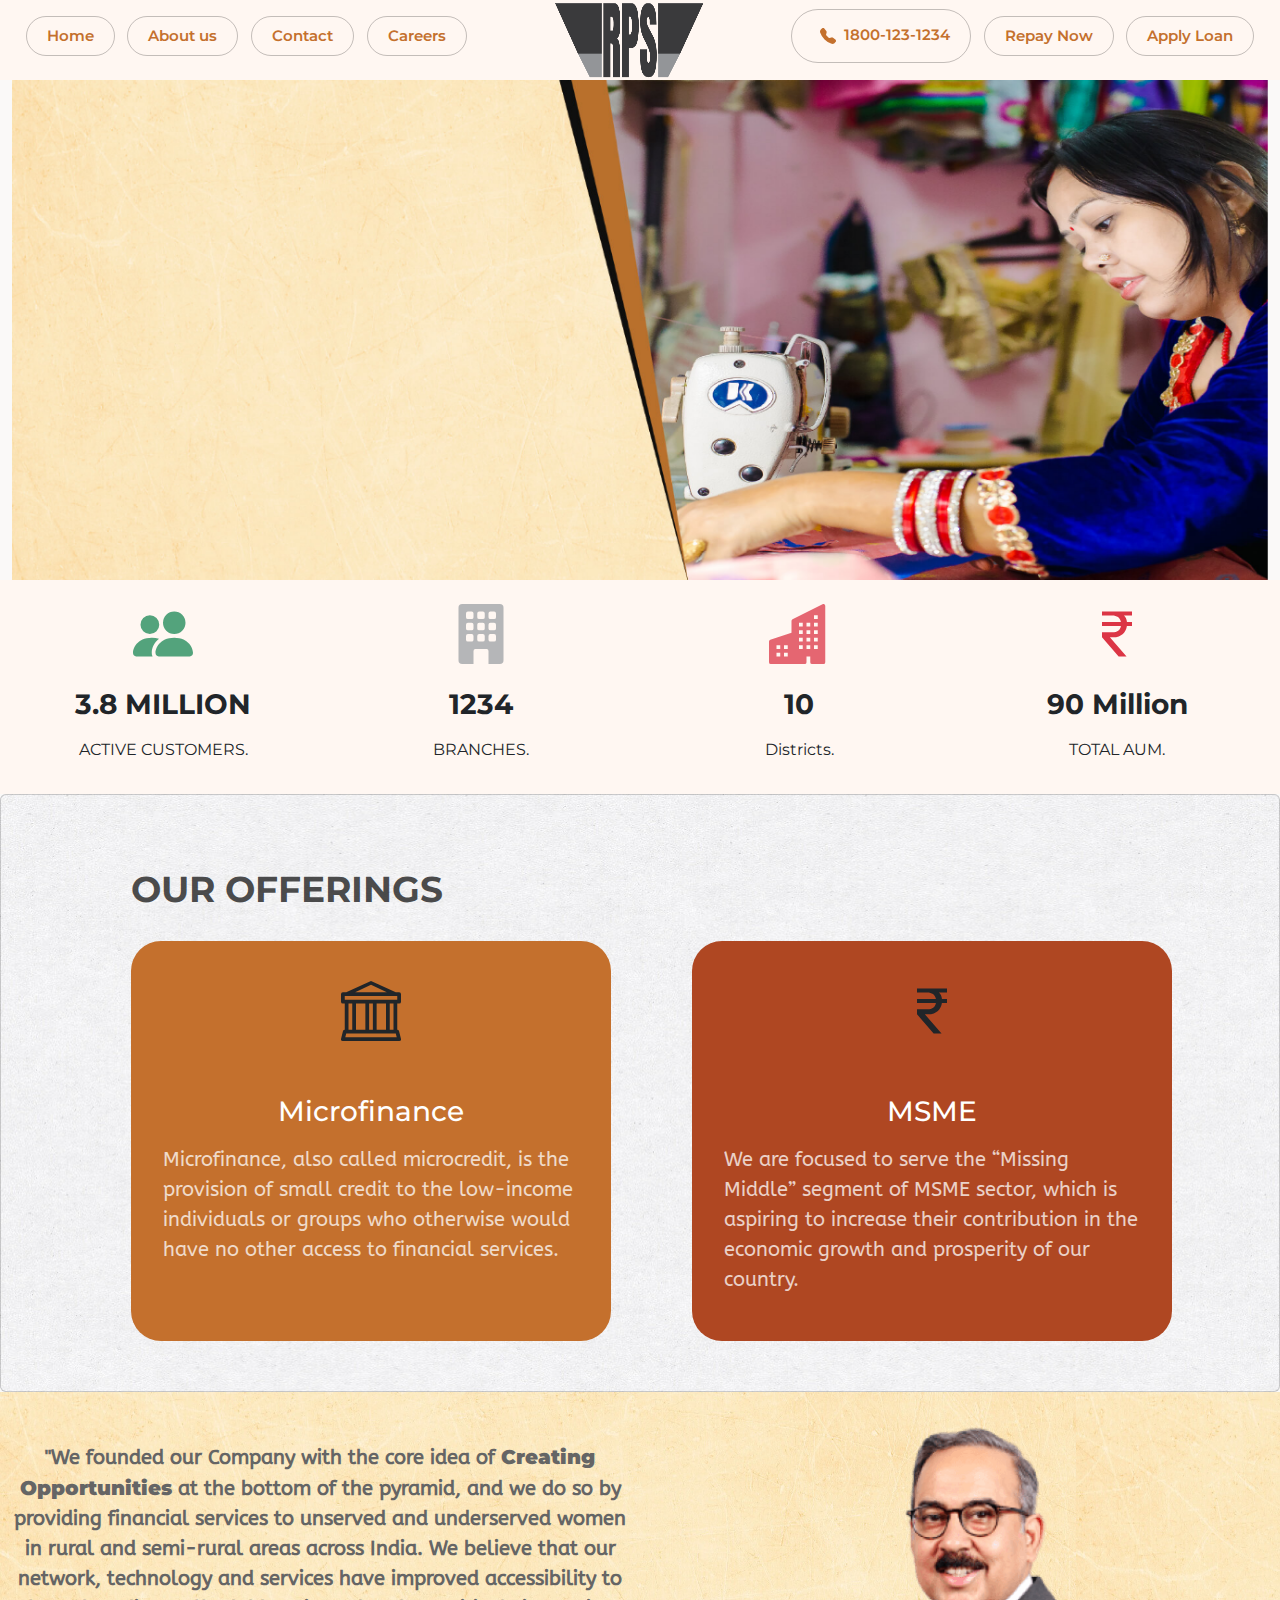
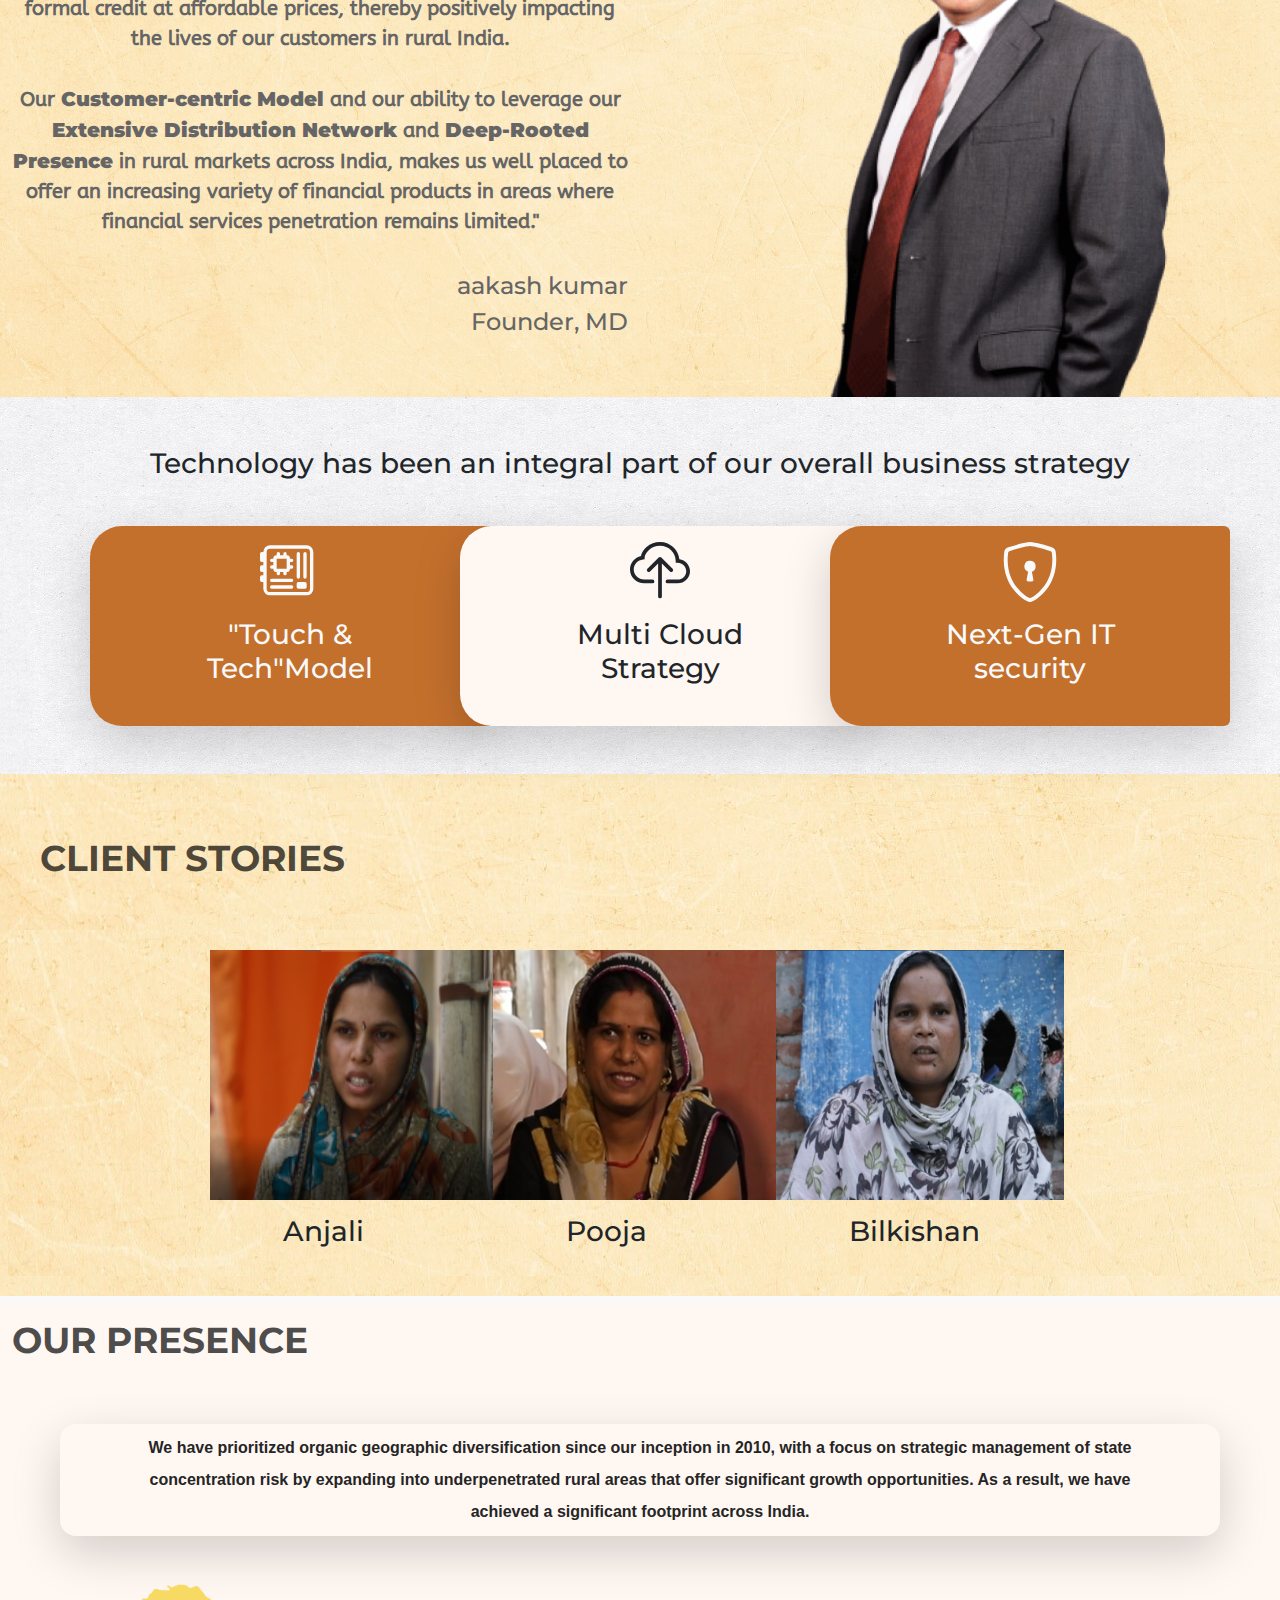
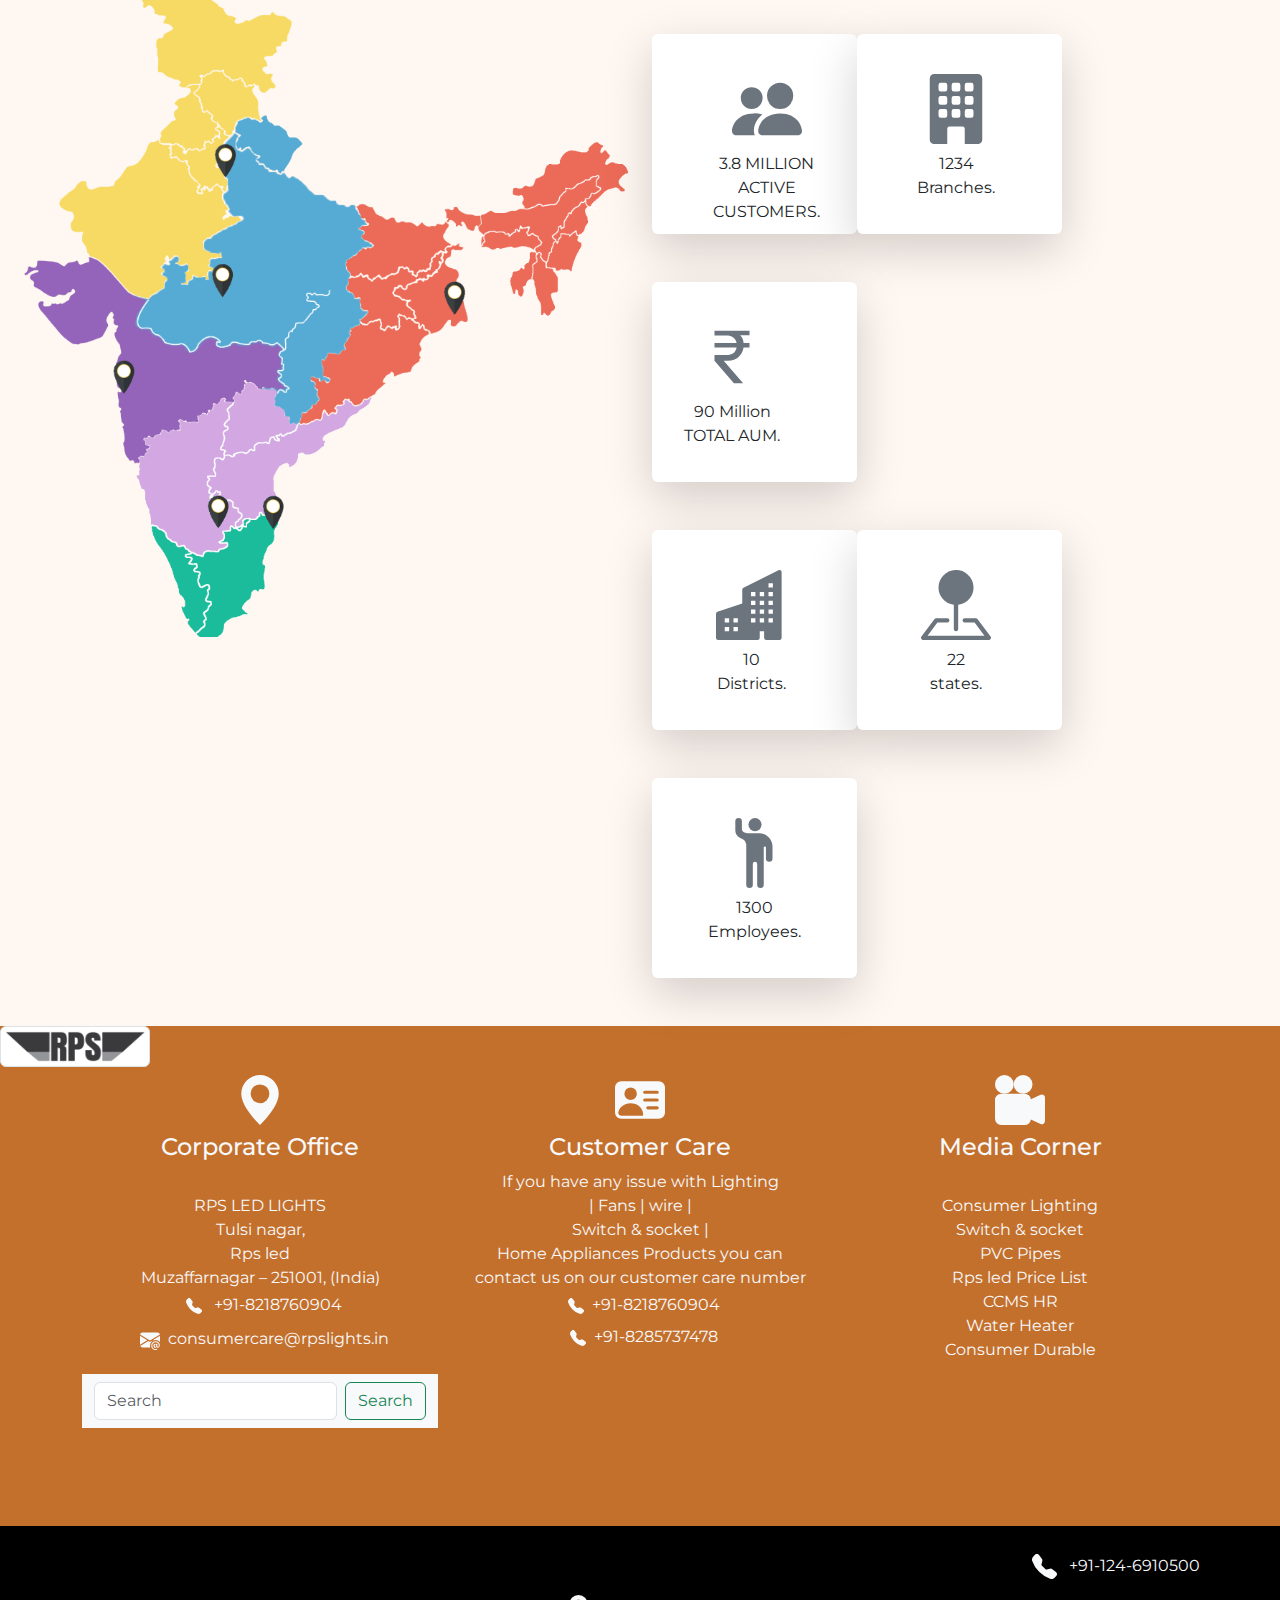
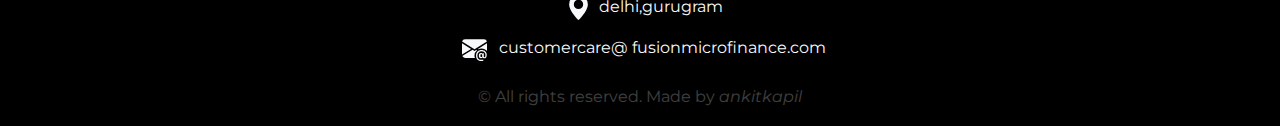
==== index.html @ 05934a01 "changes" ====
<!doctype html>
<html lang="en">

<head>
  <meta charset="utf-8">
  <meta name="viewport" content="width=device-width, initial-scale=1">
  <title>finance</title>
  <link href="https://cdn.jsdelivr.net/npm/bootstrap@5.3.3/dist/css/bootstrap.min.css" rel="stylesheet"
    integrity="sha384-QWTKZyjpPEjISv5WaRU9OFeRpok6YctnYmDr5pNlyT2bRjXh0JMhjY6hW+ALEwIH" crossorigin="anonymous">
  <link rel="stylesheet" href="/css/style.css">
  <link rel="preconnect" href="https://fonts.googleapis.com">
  <link rel="preconnect" href="https://fonts.gstatic.com" crossorigin>
  <link href="https://fonts.googleapis.com/css2?family=Montserrat:ital,wght@0,100..900;1,100..900&display=swap"
    rel="stylesheet">
  <link rel="preconnect" href="https://fonts.googleapis.com">
  <link rel="preconnect" href="https://fonts.gstatic.com" crossorigin>
  <link
    href="https://fonts.googleapis.com/css2?family=ABeeZee:ital@0;1&family=Montserrat:ital,wght@0,100..900;1,100..900&display=swap"
    rel="stylesheet">

</head>

<body>
  <div id="main">

    <div id="page1">
      <nav>
        <div id="nav-part2">
          <h4><a href="#">Home</a></h4>
          <h4><a href="#">About us</a></h4>
          <h4><a href="#">Contact</a></h4>
          <h4><a href="#">Careers</a></h4>
        </div>

        <img src="img/RPS-Logo-2-Gray-L-1.png" height="80px" width="150px">

        <div id="nav-part2">
          <h4><a href="#"><svg xmlns="http://www.w3.org/2000/svg" width="16" height="16" fill="currentColor"
                class="bi bi-telephone-fill" viewBox="0 0 16 16">
                <path fill-rule="evenodd"
                  d="M1.885.511a1.745 1.745 0 0 1 2.61.163L6.29 2.98c.329.423.445.974.315 1.494l-.547 2.19a.68.68 0 0 0 .178.643l2.457 2.457a.68.68 0 0 0 .644.178l2.189-.547a1.75 1.75 0 0 1 1.494.315l2.306 1.794c.829.645.905 1.87.163 2.611l-1.034 1.034c-.74.74-1.846 1.065-2.877.702a18.6 18.6 0 0 1-7.01-4.42 18.6 18.6 0 0 1-4.42-7.009c-.362-1.03-.037-2.137.703-2.877z" />
              </svg>1800-123-1234</a></h4>
          <h4><a href="#">Repay Now</a></h4>
          <h4><a href="#">Apply Loan</a></h4>
        </div>

      </nav>
    </div>
  </div>
  <div class="container-fluid">
    <div id="carouselExampleSlidesOnly" class="carousel slide " data-bs-ride="carousel">
      <div class="carousel-inner">
        <div class="carousel-item active">
          <img src="img/home-page-1-01.jpg" class="d-block" height="500px" width="100%">
        </div>
        <div class="carousel-item">
          <img src="img/home-page-2-01.jpg" class="d-block " height="500px" width="100%">

        </div>

      </div>
    </div>
  </div>
  <div class="container-fluid  p-3 ok">
    <div class="row">
      <div class="col-lg-3 col-md-12 text-center ok ">
        <div class=" text-success text-opacity-75">
          <svg xmlns="http://www.w3.org/2000/svg" width="60" height="60" fill="currentColor" class="bi bi-people-fill"
            viewBox="0 0 16 16">
            <path
              d="M7 14s-1 0-1-1 1-4 5-4 5 3 5 4-1 1-1 1zm4-6a3 3 0 1 0 0-6 3 3 0 0 0 0 6m-5.784 6A2.24 2.24 0 0 1 5 13c0-1.355.68-2.75 1.936-3.72A6.3 6.3 0 0 0 5 9c-4 0-5 3-5 4s1 1 1 1zM4.5 8a2.5 2.5 0 1 0 0-5 2.5 2.5 0 0 0 0 5" />
          </svg>
        </div>
        <p class="text-center text-opacity-50">
        <h3><b>3.8 MILLION</b></h3>ACTIVE CUSTOMERS.</p>
      </div>
      <div class="col-lg-3  col-md-12 text-center ok">
        <div class="text-secondary text-opacity-50">
          <svg xmlns="http://www.w3.org/2000/svg" width="60" height="60" fill="currentColor" class="bi bi-building-fill"
            viewBox="0 0 16 16">
            <path
              d="M3 0a1 1 0 0 0-1 1v14a1 1 0 0 0 1 1h3v-3.5a.5.5 0 0 1 .5-.5h3a.5.5 0 0 1 .5.5V16h3a1 1 0 0 0 1-1V1a1 1 0 0 0-1-1zm1 2.5a.5.5 0 0 1 .5-.5h1a.5.5 0 0 1 .5.5v1a.5.5 0 0 1-.5.5h-1a.5.5 0 0 1-.5-.5zm3 0a.5.5 0 0 1 .5-.5h1a.5.5 0 0 1 .5.5v1a.5.5 0 0 1-.5.5h-1a.5.5 0 0 1-.5-.5zm3.5-.5h1a.5.5 0 0 1 .5.5v1a.5.5 0 0 1-.5.5h-1a.5.5 0 0 1-.5-.5v-1a.5.5 0 0 1 .5-.5M4 5.5a.5.5 0 0 1 .5-.5h1a.5.5 0 0 1 .5.5v1a.5.5 0 0 1-.5.5h-1a.5.5 0 0 1-.5-.5zM7.5 5h1a.5.5 0 0 1 .5.5v1a.5.5 0 0 1-.5.5h-1a.5.5 0 0 1-.5-.5v-1a.5.5 0 0 1 .5-.5m2.5.5a.5.5 0 0 1 .5-.5h1a.5.5 0 0 1 .5.5v1a.5.5 0 0 1-.5.5h-1a.5.5 0 0 1-.5-.5zM4.5 8h1a.5.5 0 0 1 .5.5v1a.5.5 0 0 1-.5.5h-1a.5.5 0 0 1-.5-.5v-1a.5.5 0 0 1 .5-.5m2.5.5a.5.5 0 0 1 .5-.5h1a.5.5 0 0 1 .5.5v1a.5.5 0 0 1-.5.5h-1a.5.5 0 0 1-.5-.5zm3.5-.5h1a.5.5 0 0 1 .5.5v1a.5.5 0 0 1-.5.5h-1a.5.5 0 0 1-.5-.5v-1a.5.5 0 0 1 .5-.5" />
          </svg>
        </div>
        <p class="text-center">
        <h3><b>1234</b></h3>BRANCHES.</p>
      </div>
      <div class="col-lg-3 col-md-12 text-center ok">
        <div class="text-danger text-opacity-75">
          <svg xmlns="http://www.w3.org/2000/svg" width="60" height="60" fill="currentColor"
            class="bi bi-buildings-fill" viewBox="0 0 16 16">
            <path
              d="M15 .5a.5.5 0 0 0-.724-.447l-8 4A.5.5 0 0 0 6 4.5v3.14L.342 9.526A.5.5 0 0 0 0 10v5.5a.5.5 0 0 0 .5.5h9a.5.5 0 0 0 .5-.5V14h1v1.5a.5.5 0 0 0 .5.5h3a.5.5 0 0 0 .5-.5zM2 11h1v1H2zm2 0h1v1H4zm-1 2v1H2v-1zm1 0h1v1H4zm9-10v1h-1V3zM8 5h1v1H8zm1 2v1H8V7zM8 9h1v1H8zm2 0h1v1h-1zm-1 2v1H8v-1zm1 0h1v1h-1zm3-2v1h-1V9zm-1 2h1v1h-1zm-2-4h1v1h-1zm3 0v1h-1V7zm-2-2v1h-1V5zm1 0h1v1h-1z" />
          </svg>
        </div>
        <p class="text-center">
        <h3><b>10</b></h3>Districts.</p>
      </div>
      <div class="col-lg-3  col-md-12 text-center ok">
        <div class="text-danger text-opacity-100">
          <svg xmlns="http://www.w3.org/2000/svg" width="60" height="60" fill="currentColor"
            class="bi bi-currency-rupee" viewBox="0 0 16 16">
            <path
              d="M4 3.06h2.726c1.22 0 2.12.575 2.325 1.724H4v1.051h5.051C8.855 7.001 8 7.558 6.788 7.558H4v1.317L8.437 14h2.11L6.095 8.884h.855c2.316-.018 3.465-1.476 3.688-3.049H12V4.784h-1.345c-.08-.778-.357-1.335-.793-1.732H12V2H4z" />
          </svg>
        </div>
        <p class="text-center">
        <h3><b>90 Million</b></h3> TOTAL AUM.</p>
      </div>
    </div>
  </div>
  <div class="container-fluid card card-background">
    <div class="elementor-widget-container">

      <h2>Our Offerings</h2>
    </div>
    <div class="row">
      <div class="col-lg-6 col-md-12">
        <div class="card-body"
          style="width:30rem; height: 25rem; background-color: #C4702D; border-radius: 30px 30px 30px 30px;">
          <div class="card-body">
            <div class="svg text-center ">
              <svg xmlns="http://www.w3.org/2000/svg" width="60" height="60" fill="currentColor" class="bi bi-bank"
                viewBox="0 0 16 16">
                <path
                  d="m8 0 6.61 3h.89a.5.5 0 0 1 .5.5v2a.5.5 0 0 1-.5.5H15v7a.5.5 0 0 1 .485.38l.5 2a.498.498 0 0 1-.485.62H.5a.498.498 0 0 1-.485-.62l.5-2A.5.5 0 0 1 1 13V6H.5a.5.5 0 0 1-.5-.5v-2A.5.5 0 0 1 .5 3h.89zM3.777 3h8.447L8 1zM2 6v7h1V6zm2 0v7h2.5V6zm3.5 0v7h1V6zm2 0v7H12V6zM13 6v7h1V6zm2-1V4H1v1zm-.39 9H1.39l-.25 1h13.72z" />
              </svg>
            </div>
            <p class="card-body ">
            <h3 class="elementskit-info-box-title text-center opacity-100">Microfinance</h3>
            </p>
            <p class="opacity-75">Microfinance, also called microcredit, is the provision of small
              credit to the low-income individuals
              or groups who otherwise would have no other access to financial services.</p>
          </div>
        </div>
      </div>
      <div class="col-lg-6 col-md-12 ">
        <div class="card-body"
          style="width:30rem; height: 25rem; background-color:#AF4722; border-radius: 30px 30px 30px 30px;">
          <div class="card-body">
            <div class="svg text-center">
              <svg xmlns="http://www.w3.org/2000/svg" width="60" height="60" fill="currentColor"
                class="bi bi-currency-rupee " viewBox="0 0 16 16">
                <path
                  d="M4 3.06h2.726c1.22 0 2.12.575 2.325 1.724H4v1.051h5.051C8.855 7.001 8 7.558 6.788 7.558H4v1.317L8.437 14h2.11L6.095 8.884h.855c2.316-.018 3.465-1.476 3.688-3.049H12V4.784h-1.345c-.08-.778-.357-1.335-.793-1.732H12V2H4z" />
              </svg>
            </div>
            <p class="card-body">
            <h3 class="elementskit-info-box-title text-center opacity-100">MSME</h3>
            </p>
            <p class="opacity-75">We are focused to serve the “Missing Middle” segment of MSME sector, which is aspiring
              to increase their
              contribution in the economic growth and prosperity of our country. </p>
          </div>
        </div>
      </div>
    </div>
  </div>
  <div class="container-fluid MD-speech">
    <div class="row">
      <div class="col-lg-6 col-md-12 text-speech">
        <p class="fw-bolder lh-base fs-5 Md-speech">
          "We founded our Company with the core idea of <b>Creating Opportunities</b> at the bottom of the pyramid,
          and
          we do so by providing financial services to unserved and underserved women in rural and semi-rural areas
          across India. We believe that our network, technology and services have improved accessibility to formal
          credit at affordable prices, thereby positively impacting the lives of our customers in rural India.
          <br><br>
          Our <b>Customer-centric Model</b> and our ability to leverage our <b>Extensive Distribution Network</b> and
          <b>Deep-Rooted Presence</b> in rural markets across India,&nbsp;makes us well placed to offer an increasing
          variety of financial products in areas where financial services penetration remains limited."

        </p>
        <strong class="name">
          <h4> aakash kumar</h4>
        </strong>
        <span class="name">
          <h4> Founder, MD </h4>
        </span>
      </div>
      <div class="col-lg-6 col-md-12 boy text  ">
        <img src="img/h1.png" height="600px" width="600px" class="rounded float-end img-fluid">
      </div>

    </div>
  </div>

  <div class="container-fluid ">
    <div class="row card-background">
      <h3 class="st ">Technology has been an integral part of our overall business strategy</h3>
      <div class="story-block ">

        <div
          class="col-lg-3 col-md-12 story shadow-lg p-2 mb-5  rounded-start rounded-start-5 ms-5 text-center text-light">
          <svg xmlns="http://www.w3.org/2000/svg" width="60" height="60" fill="currentColor" class="bi bi-motherboard"
            viewBox="0 0 18 16">
            <path
              d="M11.5 2a.5.5 0 0 1 .5.5v7a.5.5 0 0 1-1 0v-7a.5.5 0 0 1 .5-.5m2 0a.5.5 0 0 1 .5.5v7a.5.5 0 0 1-1 0v-7a.5.5 0 0 1 .5-.5m-10 8a.5.5 0 0 0 0 1h6a.5.5 0 0 0 0-1zm0 2a.5.5 0 0 0 0 1h6a.5.5 0 0 0 0-1zM5 3a1 1 0 0 0-1 1h-.5a.5.5 0 0 0 0 1H4v1h-.5a.5.5 0 0 0 0 1H4a1 1 0 0 0 1 1v.5a.5.5 0 0 0 1 0V8h1v.5a.5.5 0 0 0 1 0V8a1 1 0 0 0 1-1h.5a.5.5 0 0 0 0-1H9V5h.5a.5.5 0 0 0 0-1H9a1 1 0 0 0-1-1v-.5a.5.5 0 0 0-1 0V3H6v-.5a.5.5 0 0 0-1 0zm0 1h3v3H5zm6.5 7a.5.5 0 0 0-.5.5v1a.5.5 0 0 0 .5.5h2a.5.5 0 0 0 .5-.5v-1a.5.5 0 0 0-.5-.5z" />
            <path
              d="M1 2a2 2 0 0 1 2-2h11a2 2 0 0 1 2 2v11a2 2 0 0 1-2 2H3a2 2 0 0 1-2-2v-2H.5a.5.5 0 0 1-.5-.5v-1A.5.5 0 0 1 .5 9H1V8H.5a.5.5 0 0 1-.5-.5v-1A.5.5 0 0 1 .5 6H1V5H.5a.5.5 0 0 1-.5-.5v-2A.5.5 0 0 1 .5 2zm1 11a1 1 0 0 0 1 1h11a1 1 0 0 0 1-1V2a1 1 0 0 0-1-1H3a1 1 0 0 0-1 1z" />
          </svg>
          <h3>"Touch &<br> Tech"Model</h3>
        </div>
        <div class="col-lg-3 col-md-12 story story2   shadow-lg p-2 mb-5  rounded rounded-start-5 text-center"><svg
            xmlns="http://www.w3.org/2000/svg" width="60" height="60" fill="currentColor" class="bi bi-cloud-upload"
            viewBox="0 0 16 16">
            <path fill-rule="evenodd"
              d="M4.406 1.342A5.53 5.53 0 0 1 8 0c2.69 0 4.923 2 5.166 4.579C14.758 4.804 16 6.137 16 7.773 16 9.569 14.502 11 12.687 11H10a.5.5 0 0 1 0-1h2.688C13.979 10 15 8.988 15 7.773c0-1.216-1.02-2.228-2.313-2.228h-.5v-.5C12.188 2.825 10.328 1 8 1a4.53 4.53 0 0 0-2.941 1.1c-.757.652-1.153 1.438-1.153 2.055v.448l-.445.049C2.064 4.805 1 5.952 1 7.318 1 8.785 2.23 10 3.781 10H6a.5.5 0 0 1 0 1H3.781C1.708 11 0 9.366 0 7.318c0-1.763 1.266-3.223 2.942-3.593.143-.863.698-1.723 1.464-2.383" />
            <path fill-rule="evenodd"
              d="M7.646 4.146a.5.5 0 0 1 .708 0l3 3a.5.5 0 0 1-.708.708L8.5 5.707V14.5a.5.5 0 0 1-1 0V5.707L5.354 7.854a.5.5 0 1 1-.708-.708z" />
          </svg>
          <h3>Multi Cloud<br> Strategy</h3>
        </div>
        <div class="col-lg-3 col-md-12 story shadow-lg p-2 mb-5  rounded rounded-start-5 text-center text-light">
          <svg xmlns="http://www.w3.org/2000/svg" width="60" height="60" fill="currentColor" class="bi bi-shield-lock"
            viewBox="0 0 16 16">
            <path
              d="M5.338 1.59a61 61 0 0 0-2.837.856.48.48 0 0 0-.328.39c-.554 4.157.726 7.19 2.253 9.188a10.7 10.7 0 0 0 2.287 2.233c.346.244.652.42.893.533q.18.085.293.118a1 1 0 0 0 .101.025 1 1 0 0 0 .1-.025q.114-.034.294-.118c.24-.113.547-.29.893-.533a10.7 10.7 0 0 0 2.287-2.233c1.527-1.997 2.807-5.031 2.253-9.188a.48.48 0 0 0-.328-.39c-.651-.213-1.75-.56-2.837-.855C9.552 1.29 8.531 1.067 8 1.067c-.53 0-1.552.223-2.662.524zM5.072.56C6.157.265 7.31 0 8 0s1.843.265 2.928.56c1.11.3 2.229.655 2.887.87a1.54 1.54 0 0 1 1.044 1.262c.596 4.477-.787 7.795-2.465 9.99a11.8 11.8 0 0 1-2.517 2.453 7 7 0 0 1-1.048.625c-.28.132-.581.24-.829.24s-.548-.108-.829-.24a7 7 0 0 1-1.048-.625 11.8 11.8 0 0 1-2.517-2.453C1.928 10.487.545 7.169 1.141 2.692A1.54 1.54 0 0 1 2.185 1.43 63 63 0 0 1 5.072.56" />
            <path
              d="M9.5 6.5a1.5 1.5 0 0 1-1 1.415l.385 1.99a.5.5 0 0 1-.491.595h-.788a.5.5 0 0 1-.49-.595l.384-1.99a1.5 1.5 0 1 1 2-1.415" />
          </svg>
          <h3>Next-Gen IT <br>security</h3>
        </div>
      </div>
    </div>
  </div>
  <div class="container-fluid video">
    <h2 class="video" >Client stories</h2>
    <div class="row card-video">
      
        <div class="col-4 ">
          <div class="card2" style="width: 18rem;">
            <img src="/img/image001-1-pckgrderqsnzlhct8wnc8i2udvygbp3k7z8f7qs3q4.png" class="card-img-top"
              height="250px" width="250px">
            <div class="card-body">

              <a href="#" class="btn">
                <h3 class="card-title">Anjali</h3>
              </a>
            </div>
          </div>
        </div>
        <div class="col-4 ">
          <div class="card2" style="width: 18rem;">
            <img src="/img/Screenshot-2024-05-10-131459.png" class="card-img-top" height="250px" width="250px">
            <div class="card-body">

              <a href="#" class="btn">
                <h3 class="card-title">Pooja</h3>
              </a>
            </div>
          </div>
        </div>
        <div class="col-4 ">
          <div class="card2" style="width: 18rem;">
            <img src="/img/Screenshot-2024-05-10-130426-2.png" class="card-img-top" height="250px" width="250px">
            <div class="card-body">

              <a href="#" class="btn">
                <h3 class="card-title">Bilkishan</h3>
              </a>
            </div>
          </div>
        </div>
      
    </div>

  </div>
  <div class="container-fluid branches">
    <div>
      <h2 class="elementor-heading-title elementor-size-default">our presence</h2>
    </div>
    <div class="elementor-widget-container  rounded-4 text-center m-5 lh-lg fs-6  shadow-lg p-2 mb-5  rounded">
      <span lang="EN-IN" class="map-speech ">We have prioritized organic geographic diversification since our inception
        in
        2010, with a focus on strategic management of state <br> concentration risk by expanding into underpenetrated
        rural
        areas that offer significant growth opportunities. As a result, we have <br> achieved a significant footprint
        across
        India.<u></u><u></u></span>
    </div>
    <div class="container-fluid">
      <div class="row">
        <div class="col-lg-6 ">
          <img src="img/map.png" class="img-fluid" alt="map">
        </div>
        <div class="col-lg-6 mt-8">
          <div class="container-fluid ">
            <div class="row">
              <div class="col-4 map-side shadow-lg p-2 mb-5  rounded">
                <div class="icon text-secondary text-opacity-40 text-center ms-4 mt-4">
                  <svg xmlns="http://www.w3.org/2000/svg" width="70" height="70" fill="currentColor"
                    class="bi bi-people-fill" viewBox="0 0 16 16">
                    <path
                      d="M7 14s-1 0-1-1 1-4 5-4 5 3 5 4-1 1-1 1zm4-6a3 3 0 1 0 0-6 3 3 0 0 0 0 6m-5.784 6A2.24 2.24 0 0 1 5 13c0-1.355.68-2.75 1.936-3.72A6.3 6.3 0 0 0 5 9c-4 0-5 3-5 4s1 1 1 1zM4.5 8a2.5 2.5 0 1 0 0-5 2.5 2.5 0 0 0 0 5" />
                  </svg>
                  <p class="text-dark">
                    3.8 MILLION<br>ACTIVE CUSTOMERS.</p>
                </div>
              </div>
              <div class="col-4 map-side  shadow-lg p-2 mb-5  rounded">
                <div class="icon text-secondary text-opacity-40 text-center ms-5 mt-4">
                  <svg xmlns="http://www.w3.org/2000/svg" width="70" height="70" fill="currentColor"
                    class="bi bi-building-fill" viewBox="0 0 16 16">
                    <path
                      d="M3 0a1 1 0 0 0-1 1v14a1 1 0 0 0 1 1h3v-3.5a.5.5 0 0 1 .5-.5h3a.5.5 0 0 1 .5.5V16h3a1 1 0 0 0 1-1V1a1 1 0 0 0-1-1zm1 2.5a.5.5 0 0 1 .5-.5h1a.5.5 0 0 1 .5.5v1a.5.5 0 0 1-.5.5h-1a.5.5 0 0 1-.5-.5zm3 0a.5.5 0 0 1 .5-.5h1a.5.5 0 0 1 .5.5v1a.5.5 0 0 1-.5.5h-1a.5.5 0 0 1-.5-.5zm3.5-.5h1a.5.5 0 0 1 .5.5v1a.5.5 0 0 1-.5.5h-1a.5.5 0 0 1-.5-.5v-1a.5.5 0 0 1 .5-.5M4 5.5a.5.5 0 0 1 .5-.5h1a.5.5 0 0 1 .5.5v1a.5.5 0 0 1-.5.5h-1a.5.5 0 0 1-.5-.5zM7.5 5h1a.5.5 0 0 1 .5.5v1a.5.5 0 0 1-.5.5h-1a.5.5 0 0 1-.5-.5v-1a.5.5 0 0 1 .5-.5m2.5.5a.5.5 0 0 1 .5-.5h1a.5.5 0 0 1 .5.5v1a.5.5 0 0 1-.5.5h-1a.5.5 0 0 1-.5-.5zM4.5 8h1a.5.5 0 0 1 .5.5v1a.5.5 0 0 1-.5.5h-1a.5.5 0 0 1-.5-.5v-1a.5.5 0 0 1 .5-.5m2.5.5a.5.5 0 0 1 .5-.5h1a.5.5 0 0 1 .5.5v1a.5.5 0 0 1-.5.5h-1a.5.5 0 0 1-.5-.5zm3.5-.5h1a.5.5 0 0 1 .5.5v1a.5.5 0 0 1-.5.5h-1a.5.5 0 0 1-.5-.5v-1a.5.5 0 0 1 .5-.5" />
                  </svg>
                  <p class="text-dark">
                    1234<br>Branches.</p>
                </div>
              </div>
              <div class="col-4 map-side shadow-lg p-2 mb-5  rounded">
                <div class="icon text-secondary text-opacity-40 text-center ms-4 mt-4">
                  <svg xmlns="http://www.w3.org/2000/svg" width="70" height="70" fill="currentColor"
                    class="bi bi-currency-rupee" viewBox="0 0 16 16">
                    <path
                      d="M4 3.06h2.726c1.22 0 2.12.575 2.325 1.724H4v1.051h5.051C8.855 7.001 8 7.558 6.788 7.558H4v1.317L8.437 14h2.11L6.095 8.884h.855c2.316-.018 3.465-1.476 3.688-3.049H12V4.784h-1.345c-.08-.778-.357-1.335-.793-1.732H12V2H4z" />
                  </svg>
                  <p class="text-dark">
                    90 Million<br>TOTAL AUM.</p>
                </div>
              </div>
            </div>
          </div>
          <div class="container-fluid ">
            <div class="row">
              <div class="col-4 map-side shadow-lg p-2 mb-5  rounded">
                <div class="icon text-secondary text-opacity-40 text-center ms-5 mt-4">
                  <svg xmlns="http://www.w3.org/2000/svg" width="70" height="70" fill="currentColor"
                    class="bi bi-buildings-fill" viewBox="0 0 16 16">
                    <path
                      d="M15 .5a.5.5 0 0 0-.724-.447l-8 4A.5.5 0 0 0 6 4.5v3.14L.342 9.526A.5.5 0 0 0 0 10v5.5a.5.5 0 0 0 .5.5h9a.5.5 0 0 0 .5-.5V14h1v1.5a.5.5 0 0 0 .5.5h3a.5.5 0 0 0 .5-.5zM2 11h1v1H2zm2 0h1v1H4zm-1 2v1H2v-1zm1 0h1v1H4zm9-10v1h-1V3zM8 5h1v1H8zm1 2v1H8V7zM8 9h1v1H8zm2 0h1v1h-1zm-1 2v1H8v-1zm1 0h1v1h-1zm3-2v1h-1V9zm-1 2h1v1h-1zm-2-4h1v1h-1zm3 0v1h-1V7zm-2-2v1h-1V5zm1 0h1v1h-1z" />
                  </svg>

                  <p class="text-dark">
                    10<br> Districts.</p>
                </div>
              </div>

              <div class=" col-4 map-side shadow-lg p-2 mb-5  rounded">
                <div class="icon text-secondary text-opacity-40 text-center ms-5 mt-4">
                  <svg xmlns="http://www.w3.org/2000/svg" width="70" height="70" fill="currentColor"
                    class="bi bi-pin-map-fill" viewBox="0 0 16 16">
                    <path fill-rule="evenodd"
                      d="M3.1 11.2a.5.5 0 0 1 .4-.2H6a.5.5 0 0 1 0 1H3.75L1.5 15h13l-2.25-3H10a.5.5 0 0 1 0-1h2.5a.5.5 0 0 1 .4.2l3 4a.5.5 0 0 1-.4.8H.5a.5.5 0 0 1-.4-.8z" />
                    <path fill-rule="evenodd"
                      d="M4 4a4 4 0 1 1 4.5 3.969V13.5a.5.5 0 0 1-1 0V7.97A4 4 0 0 1 4 3.999z" />
                  </svg>

                  <p class="text-dark">
                    22 <br>states.</p>
                </div>
              </div>
              <div class=" col-4 map-side shadow-lg p-2 mb-5  rounded">
                <div class="icon text-secondary text-opacity-40 text-center ms-5 mt-4">
                  <svg xmlns="http://www.w3.org/2000/svg" width="70" height="70" fill="currentColor"
                    class="bi bi-person-raised-hand" viewBox="0 0 16 16">
                    <path
                      d="M6 6.207v9.043a.75.75 0 0 0 1.5 0V10.5a.5.5 0 0 1 1 0v4.75a.75.75 0 0 0 1.5 0v-8.5a.25.25 0 1 1 .5 0v2.5a.75.75 0 0 0 1.5 0V6.5a3 3 0 0 0-3-3H6.236a1 1 0 0 1-.447-.106l-.33-.165A.83.83 0 0 1 5 2.488V.75a.75.75 0 0 0-1.5 0v2.083c0 .715.404 1.37 1.044 1.689L5.5 5c.32.32.5.754.5 1.207" />
                    <path d="M8 3a1.5 1.5 0 1 0 0-3 1.5 1.5 0 0 0 0 3" />
                  </svg>

                  <p class="text-dark">
                    1300 <br>Employees.</p>
                </div>
              </div>
            </div>
          </div>
        </div>
      </div>
    </div>
  </div>
  </div>
  <footer class="footer">
    <div class="logo">
      <img src="img/RPS-Logo-2-Gray-L-1.png" class="img-fluid img-thumbnail" alt="rps logo" width="150" height="100">
    </div>


    <div class="container text-center text-light">
      <div class="row">
        <div class="col"><svg xmlns="http://www.w3.org/2000/svg" width="50" height="50" fill="currentColor"
            class="bi bi-geo-alt-fill" viewBox="0 0 16 16">
            <path d="M8 16s6-5.686 6-10A6 6 0 0 0 2 6c0 4.314 6 10 6 10m0-7a3 3 0 1 1 0-6 3 3 0 0 1 0 6" />
          </svg>

          <h4>Corporate Office</h4><br>
          <p>RPS LED LIGHTS<br>
            Tulsi nagar,<br>Rps led <br>
            Muzaffarnagar – 251001, (India)<br>

            <svg xmlns="http://www.w3.org/2000/svg" width="16" height="16" fill="currentColor"
              class="bi bi-telephone-fill" viewBox="0 0 16 16">
              <path fill-rule="evenodd"
                d="M1.885.511a1.745 1.745 0 0 1 2.61.163L6.29 2.98c.329.423.445.974.315 1.494l-.547 2.19a.68.68 0 0 0 .178.643l2.457 2.457a.68.68 0 0 0 .644.178l2.189-.547a1.75 1.75 0 0 1 1.494.315l2.306 1.794c.829.645.905 1.87.163 2.611l-1.034 1.034c-.74.74-1.846 1.065-2.877.702a18.6 18.6 0 0 1-7.01-4.42 18.6 18.6 0 0 1-4.42-7.009c-.362-1.03-.037-2.137.703-2.877z" />
            </svg> +91-8218760904<br><svg xmlns="http://www.w3.org/2000/svg" width="20" height="20" fill="currentColor"
              class="bi bi-envelope-at-fill" viewBox="0 0 16 16">
              <path
                d="M2 2A2 2 0 0 0 .05 3.555L8 8.414l7.95-4.859A2 2 0 0 0 14 2zm-2 9.8V4.698l5.803 3.546zm6.761-2.97-6.57 4.026A2 2 0 0 0 2 14h6.256A4.5 4.5 0 0 1 8 12.5a4.49 4.49 0 0 1 1.606-3.446l-.367-.225L8 9.586zM16 9.671V4.697l-5.803 3.546.338.208A4.5 4.5 0 0 1 12.5 8c1.414 0 2.675.652 3.5 1.671" />
              <path
                d="M15.834 12.244c0 1.168-.577 2.025-1.587 2.025-.503 0-1.002-.228-1.12-.648h-.043c-.118.416-.543.643-1.015.643-.77 0-1.259-.542-1.259-1.434v-.529c0-.844.481-1.4 1.26-1.4.585 0 .87.333.953.63h.03v-.568h.905v2.19c0 .272.18.42.411.42.315 0 .639-.415.639-1.39v-.118c0-1.277-.95-2.326-2.484-2.326h-.04c-1.582 0-2.64 1.067-2.64 2.724v.157c0 1.867 1.237 2.654 2.57 2.654h.045c.507 0 .935-.07 1.18-.18v.731c-.219.1-.643.175-1.237.175h-.044C10.438 16 9 14.82 9 12.646v-.214C9 10.36 10.421 9 12.485 9h.035c2.12 0 3.314 1.43 3.314 3.034zm-4.04.21v.227c0 .586.227.8.581.8.31 0 .564-.17.564-.743v-.367c0-.516-.275-.708-.572-.708-.346 0-.573.245-.573.791" />
            </svg>consumercare@rpslights.in
          </p>

          <nav class="navbar navbar-light bg-light">
            <div class="container-fluid">
              <form class="d-flex">
                <input class="form-control me-2" type="search" placeholder="Search" aria-label="Search">
                <button class="btn btn-outline-success" type="submit">Search</button>
              </form>
            </div>
          </nav>
        </div>
        <div class="col"><svg xmlns="http://www.w3.org/2000/svg" width="50" height="50" fill="currentColor"
            class="bi bi-person-vcard-fill" viewBox="0 0 16 16">
            <path
              d="M0 4a2 2 0 0 1 2-2h12a2 2 0 0 1 2 2v8a2 2 0 0 1-2 2H2a2 2 0 0 1-2-2zm9 1.5a.5.5 0 0 0 .5.5h4a.5.5 0 0 0 0-1h-4a.5.5 0 0 0-.5.5M9 8a.5.5 0 0 0 .5.5h4a.5.5 0 0 0 0-1h-4A.5.5 0 0 0 9 8m1 2.5a.5.5 0 0 0 .5.5h3a.5.5 0 0 0 0-1h-3a.5.5 0 0 0-.5.5m-1 2C9 10.567 7.21 9 5 9c-2.086 0-3.8 1.398-3.984 3.181A1 1 0 0 0 2 13h6.96q.04-.245.04-.5M7 6a2 2 0 1 0-4 0 2 2 0 0 0 4 0" />
          </svg>
          <h4>Customer Care</h4>
          <p>If you have any issue with Lighting <br>| Fans | wire | <br>Switch & socket |
            <br>Home
            Appliances Products you can <br>contact us on our customer care number<br> <svg
              xmlns="http://www.w3.org/2000/svg" width="16" height="16" fill="currentColor" class="bi bi-telephone-fill"
              viewBox="0 0 16 16">
              <path fill-rule="evenodd"
                d="M1.885.511a1.745 1.745 0 0 1 2.61.163L6.29 2.98c.329.423.445.974.315 1.494l-.547 2.19a.68.68 0 0 0 .178.643l2.457 2.457a.68.68 0 0 0 .644.178l2.189-.547a1.75 1.75 0 0 1 1.494.315l2.306 1.794c.829.645.905 1.87.163 2.611l-1.034 1.034c-.74.74-1.846 1.065-2.877.702a18.6 18.6 0 0 1-7.01-4.42 18.6 18.6 0 0 1-4.42-7.009c-.362-1.03-.037-2.137.703-2.877z" />
            </svg>+91-8218760904

            <br>
            <svg xmlns="http://www.w3.org/2000/svg" width="16" height="16" fill="currentColor"
              class="bi bi-telephone-fill" viewBox="0 0 16 16">
              <path fill-rule="evenodd"
                d="M1.885.511a1.745 1.745 0 0 1 2.61.163L6.29 2.98c.329.423.445.974.315 1.494l-.547 2.19a.68.68 0 0 0 .178.643l2.457 2.457a.68.68 0 0 0 .644.178l2.189-.547a1.75 1.75 0 0 1 1.494.315l2.306 1.794c.829.645.905 1.87.163 2.611l-1.034 1.034c-.74.74-1.846 1.065-2.877.702a18.6 18.6 0 0 1-7.01-4.42 18.6 18.6 0 0 1-4.42-7.009c-.362-1.03-.037-2.137.703-2.877z" />
            </svg>+91-8285737478
          </p>
        </div>
        <div class="col"><svg xmlns="http://www.w3.org/2000/svg" width="50" height="50" fill="currentColor"
            class="bi bi-camera-reels-fill" viewBox="0 0 16 16">
            <path d="M6 3a3 3 0 1 1-6 0 3 3 0 0 1 6 0" />
            <path d="M9 6a3 3 0 1 1 0-6 3 3 0 0 1 0 6" />
            <path
              d="M9 6h.5a2 2 0 0 1 1.983 1.738l3.11-1.382A1 1 0 0 1 16 7.269v7.462a1 1 0 0 1-1.406.913l-3.111-1.382A2 2 0 0 1 9.5 16H2a2 2 0 0 1-2-2V8a2 2 0 0 1 2-2z" />
          </svg>
          <h4>Media Corner</h4><br>
          <p>Consumer Lighting<br fans<br>Switch & socket
            <br>
            PVC Pipes<br>
            Rps led Price List<br>
            CCMS HR<br>
            Water Heater<br>
            Consumer Durable
          </p>
        </div>
      </div>
    </div>
  </footer>
  <div class="last text-light ">
    <div class="icon2">
      <svg xmlns="http://www.w3.org/2000/svg" width="25" height="25" fill="currentColor" class="bi bi-telephone-fill"
        viewBox="0 0 16 16">
        <path fill-rule="evenodd"
          d="M1.885.511a1.745 1.745 0 0 1 2.61.163L6.29 2.98c.329.423.445.974.315 1.494l-.547 2.19a.68.68 0 0 0 .178.643l2.457 2.457a.68.68 0 0 0 .644.178l2.189-.547a1.75 1.75 0 0 1 1.494.315l2.306 1.794c.829.645.905 1.87.163 2.611l-1.034 1.034c-.74.74-1.846 1.065-2.877.702a18.6 18.6 0 0 1-7.01-4.42 18.6 18.6 0 0 1-4.42-7.009c-.362-1.03-.037-2.137.703-2.877z" />
      </svg> +91-124-6910500
    </div>
    <svg xmlns="http://www.w3.org/2000/svg" width="25" height="25" fill="currentColor" class="bi bi-geo-alt-fill"
      viewBox="0 0 16 16">
      <path d="M8 16s6-5.686 6-10A6 6 0 0 0 2 6c0 4.314 6 10 6 10m0-7a3 3 0 1 1 0-6 3 3 0 0 1 0 6" />
    </svg>delhi,gurugram
    <p class="text"><svg xmlns="http://www.w3.org/2000/svg" width="25" height="25" fill="currentColor"
        class="bi bi-envelope-at-fill" viewBox="0 0 16 16">
        <path
          d="M2 2A2 2 0 0 0 .05 3.555L8 8.414l7.95-4.859A2 2 0 0 0 14 2zm-2 9.8V4.698l5.803 3.546zm6.761-2.97-6.57 4.026A2 2 0 0 0 2 14h6.256A4.5 4.5 0 0 1 8 12.5a4.49 4.49 0 0 1 1.606-3.446l-.367-.225L8 9.586zM16 9.671V4.697l-5.803 3.546.338.208A4.5 4.5 0 0 1 12.5 8c1.414 0 2.675.652 3.5 1.671" />
        <path
          d="M15.834 12.244c0 1.168-.577 2.025-1.587 2.025-.503 0-1.002-.228-1.12-.648h-.043c-.118.416-.543.643-1.015.643-.77 0-1.259-.542-1.259-1.434v-.529c0-.844.481-1.4 1.26-1.4.585 0 .87.333.953.63h.03v-.568h.905v2.19c0 .272.18.42.411.42.315 0 .639-.415.639-1.39v-.118c0-1.277-.95-2.326-2.484-2.326h-.04c-1.582 0-2.64 1.067-2.64 2.724v.157c0 1.867 1.237 2.654 2.57 2.654h.045c.507 0 .935-.07 1.18-.18v.731c-.219.1-.643.175-1.237.175h-.044C10.438 16 9 14.82 9 12.646v-.214C9 10.36 10.421 9 12.485 9h.035c2.12 0 3.314 1.43 3.314 3.034zm-4.04.21v.227c0 .586.227.8.581.8.31 0 .564-.17.564-.743v-.367c0-.516-.275-.708-.572-.708-.346 0-.573.245-.573.791" />
      </svg> customercare@
      fusionmicrofinance.com<br></p>
    <p class="opacity-25">
      © All rights reserved. Made by <i>ankitkapil</i></p>

  </div>


  <script src="https://cdn.jsdelivr.net/npm/bootstrap@5.3.3/dist/js/bootstrap.bundle.min.js"
    integrity="sha384-YvpcrYf0tY3lHB60NNkmXc5s9fDVZLESaAA55NDzOxhy9GkcIdslK1eN7N6jIeHz"
    crossorigin="anonymous"></script>
</body>

</html>
---- css/style.css ----
body {
    font-family: Montserrat, sans-serif;
    background-color: #FAF9F8;
    font-weight: 400;
}

/* .montserrat-<uniquifier> {
  font-family: "Montserrat", sans-serif;
  font-optical-sizing: auto;
  font-weight: 600;
  font-style: normal;
} */
.abeezee-regular {
    font-family: ABeeZee, sans-serif;
    font-weight: 400;
    font-style: normal;
}

.abeezee-regular-italic {
    font-family: ABeeZee, sans-serif;
    font-weight: 400;
    font-style: italic;
}


.name {
    text-align: right;
    font-family: 'Gill Sans', 'Gill Sans MT', Calibri, 'Trebuchet MS', sans-serif;
}




@font-face {
    font-family: neu;
    src: url(./NeueHaasDisplayMediu.ttf);
}

@font-face {
    font-family: neu;
    font-weight: 100;
    src: url(./NeueHaasDisplayLight.ttf);
}

@font-face {
    font-family: neu;
    font-weight: 200;
    src: url(./NeueHaasDisplayRoman.ttf);
}

* {
    margin: 0;
    padding: 0;
    box-sizing: border-box;
    font-family: Montserrat, sans-serif;
}


#main {
    position: relative;
    z-index: 10;
}

#page1 {

    width: 100%;
    background-color: #FFF7F2;
    position: relative;
    padding: 0 2vw;
}

nav {
    padding: 0vw 0vw;
    width: 100%;
    display: flex;
    align-items: center;
    position: relative;
    z-index: 100;
    justify-content: space-between;
}


#nav-part2 {
    display: flex;
    align-items: center;
    gap: 1vw;
}

.ok {
    background-color: #FFF7F2;
}

.card-background {
    background: url(/img/background.jpg);
    background-size: cover;


}

.card {
    padding: 50px;
    padding-left: 130px;
    background-color: #cfcfdd;
}

#nav-part2 h4 {
    padding: 10px 20px;
    border: 1px solid #0000003c;
    border-radius: 50px;
    font-weight: 600;
    color: #000000bb;
    transition: all ease 0.4s;
    position: relative;
    font-size: 15px;
    overflow: hidden;
}

#nav-part2 h4::after {
    content: "";
    position: absolute;
    height: 100%;
    width: 100%;
    background-color: #C4702D;
    left: 0;
    bottom: -100%;
    border-radius: 50%;
    transition: all ease 0.4s;
}

#nav-part2 h4:hover::after {
    bottom: 0;
    border-radius: 0;
}


#nav-part2 h4 a {
    color: #C4702D;
    text-decoration: none;
    position: relative;
    z-index: 9;
}

#nav-part2 h4:hover a {
    color: #FFF7F2;
}

.speech,
.boy {
    background-color: color-mix(in xyz, color percentage, color percentage);
}

.card-body p {
    color: #FFF;
    font-family: ABeeZee;
    font-size: 20px;
    margin-block-start: 0;
    margin-block-end: .9rem;
    font-weight: 400;
}


.elementskit-info-box-title {
    padding: 0 0 0 0;
    color: #FFF;
    font-size: 28px;
}

h2 {
    margin-block-start: .5rem;
    margin-block-end: 1rem;
    color: #000000B3;
    font-family: Montserrat;
    font-size: 36px;
    font-weight: 700;
    text-transform: uppercase;
    padding: 0;
    margin-bottom: 30px;
    line-height: 2;
}

h3 {
    margin-block-start: .5rem;
    margin-block-end: 1rem;
    font-family: Montserrat;
    font-weight: 500;
    line-height: 1.2;
    color: inherit;
}

.st {
    margin-top: 50px;
    text-align: center;
}

.MD-speech {
    background-image: url(/img/background-pink-01-1.jpg);
    background-size: contain;
    font-family: ABeeZee, Sans-serif;
    font-size: 16px;
    font-style: ABeeZee;
    text-align: center;
    color: #656565;

}


.Md-speech {
    margin-block-start: 0;
    margin-block-end: .9rem;
    margin-bottom: 35px;
    margin-top: 50px;
    font-family: ABeeZee;
}

/* .icon-color {
    text-color: #C4702D;
} */

.story {
    background-color: #C4702D;
    height: 200px;
    width: 400px;
    padding: 10px;
    margin: 30px -30px 30px 0px;
}

.story:hover {
    height: 220px;
    width: 420px;
    margin: 50px 50px 50px 50px;
    background-color: cadetblue;
}

.story2 {
    background-color: #FFF7F2;
    height: 200px;
    width: 400px;
    padding: 10px;
    margin: 30px -30px 30px 0px;
}

.story-block {
    background-image: url(/img/background.jpg);
    display: flex;
    z-index: 4;
    margin-left: 30px;
}

.branches {
    background-color: #FFF7F2;
    height: 100%;
    width: 100%;
}

.elementor-10 .elementor-element.elementor-element-4c4d165 .elementor-heading-title {
    color: #000000B3;
    font-family: Montserrat, Sans-serif;
    font-size: 36px;
    font-weight: 700;
    text-transform: uppercase;
}

h2 {
    margin-block-start: .5rem;
    margin-block-end: 1rem;
}

.map-speech {
    border: 2px;
    border-color: #FFF7F2;
    text-align: center;
    color: #252525;
    font-family: Sans-serif;
    font-weight: 600;
}

.map-side {
    height: 200px;
    width: 205px;
    background-color: #FFFFFF;
    display: flex;
}

.map-side:hover {
    background-color: cadetblue;
    height: 220px;
    width: 225px;
}

.mt-8 {
    margin-top: 50px;
}

.footer {
    height: 500px;
    width: 100%;
    background-color: #C4702D;
    background-repeat: no-repeat;
    background-size: cover;
}

.footer-head {
    text-decoration: none;
}

.last {
    background-color: black;
    height: 200px;
    width: 100%;
    display: flexbox;
    text-align: center
}

.text {
    display: flexbox;
    text-align: center;
    justify-items: center;
}

.icon2 {
    text-align: right;
    margin: 0px 80px 0px 0px;
    padding-top: 20px;
}

.bi {
    margin: 8px;
}

.card-video {
    background-image: url(/img/background-pink-01-1.jpg);
    padding: 20px 225px 20px 190px;
}

.card-title {
    margin-left: 60px;
}

.video {
    background-image: url(/img/background-pink-01-1.jpg);
    padding: 20px;
}

/* careers css */

/* swiper */
.swiper {  background-image: url(/img/background.jpg);
    width: 100%;
    height: auto;
    
  }

  .swiper-slide {margin-bottom: 100px;
    margin-left: 0px;

    text-align: center;
    font-size: 18px;
    background: #e0dede;
    display: flex;
    justify-content: center;
    align-items: center;
  }
  .swiper-slide img {
    display: block;
    width: 100%;
    height: 300px;
    object-fit: cover; 
    
  }
  .swiper2 {  background-image: url(/img/background-pink-01-1.jpg);
    width: 100%;
    height: auto;
  }
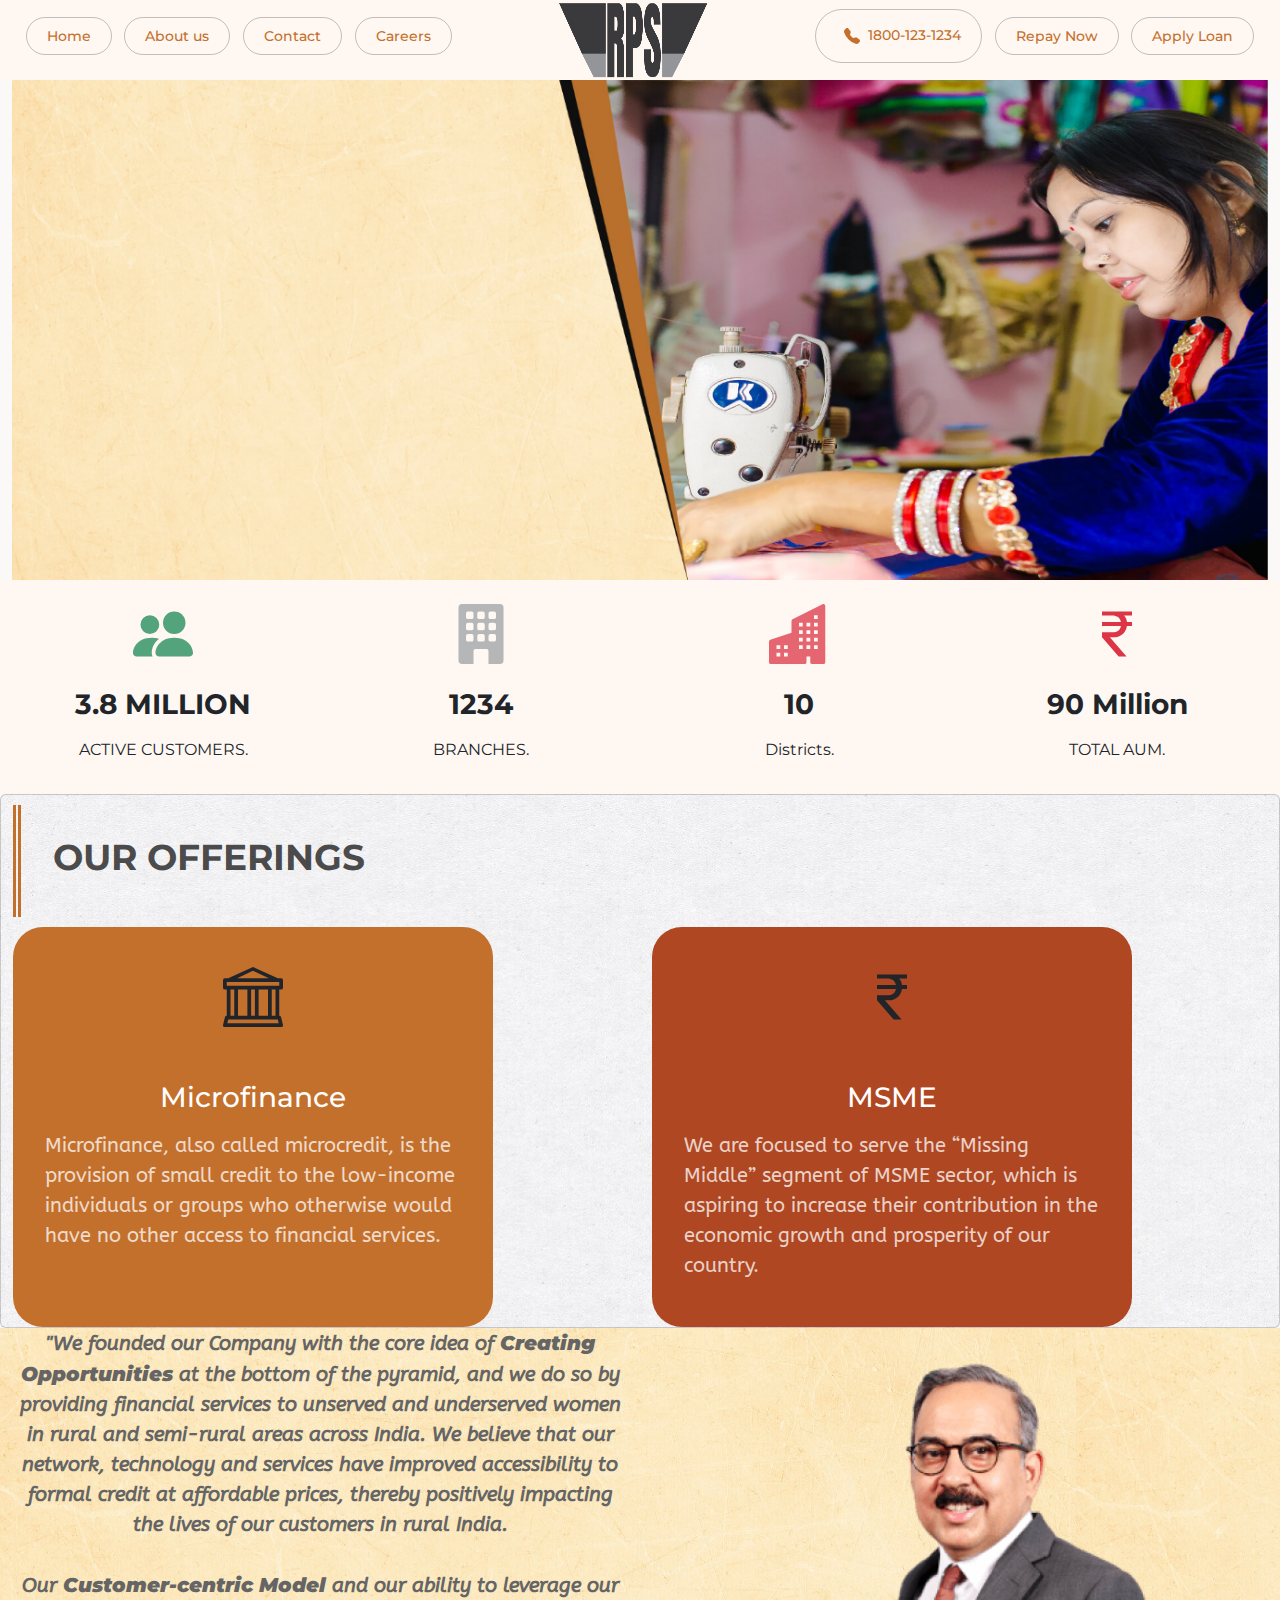
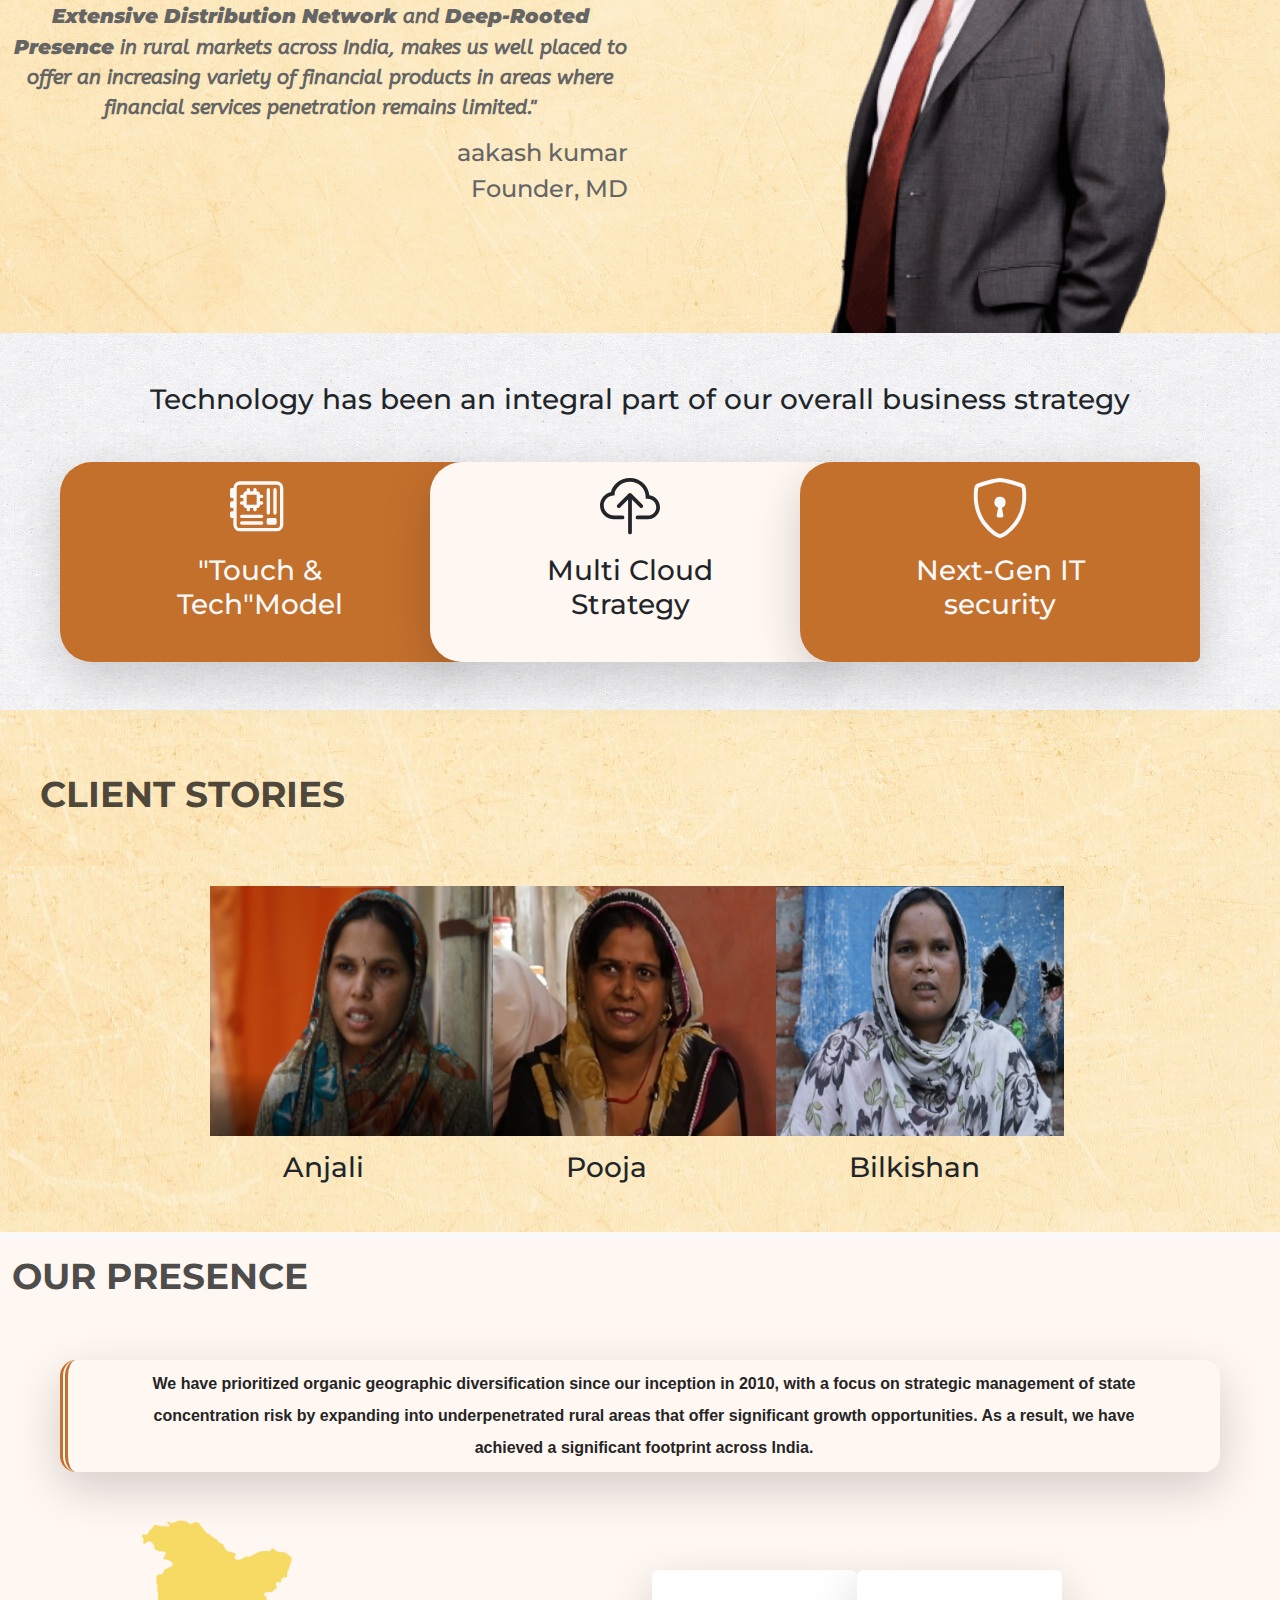
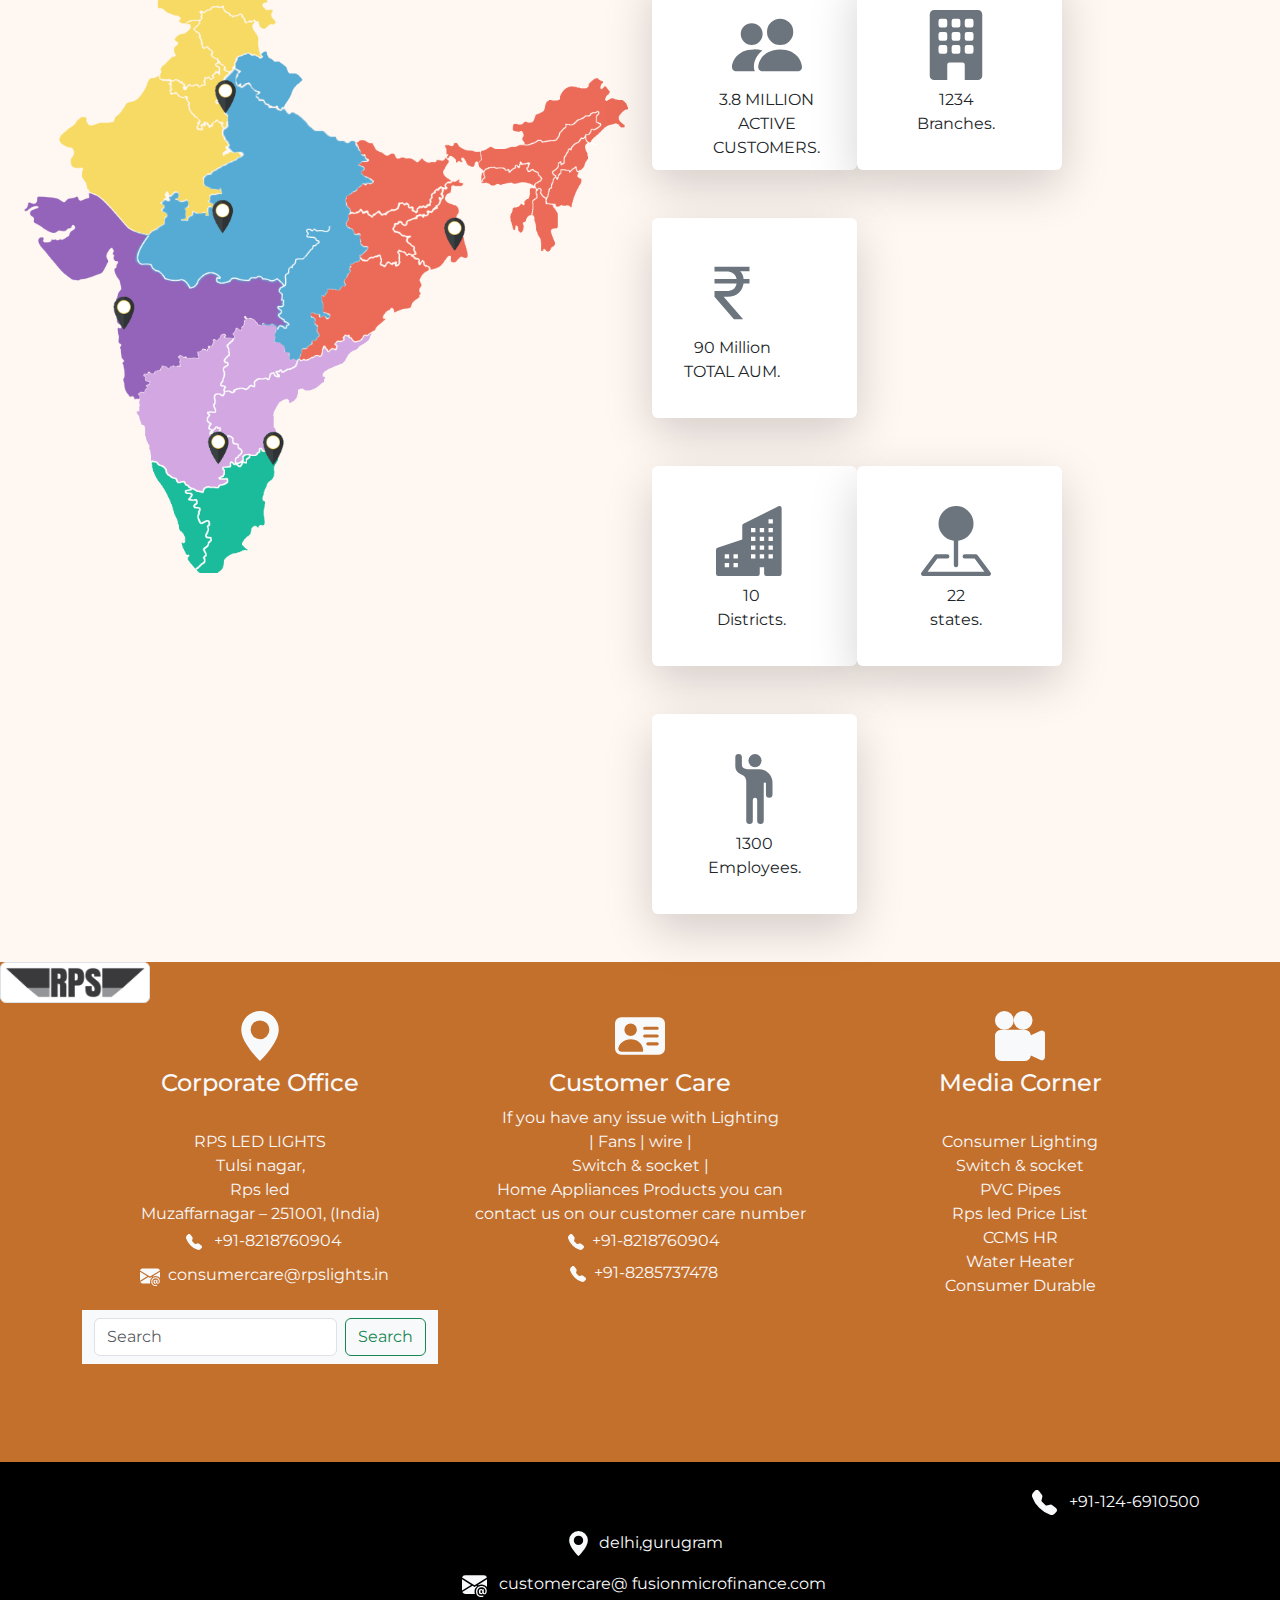
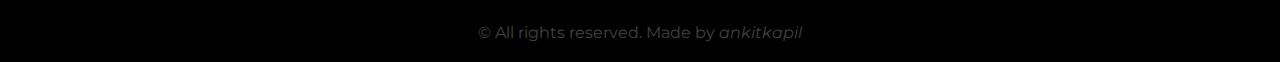
==== commit 690ec813: "changes" ====
--- a/index.html
+++ b/index.html
@@ -7,7 +7,7 @@
   <title>finance</title>
   <link href="https://cdn.jsdelivr.net/npm/bootstrap@5.3.3/dist/css/bootstrap.min.css" rel="stylesheet"
     integrity="sha384-QWTKZyjpPEjISv5WaRU9OFeRpok6YctnYmDr5pNlyT2bRjXh0JMhjY6hW+ALEwIH" crossorigin="anonymous">
-  <link rel="stylesheet" href="/css/style.css">
+  <link rel="stylesheet" href="css/style.css">
   <link rel="preconnect" href="https://fonts.googleapis.com">
   <link rel="preconnect" href="https://fonts.gstatic.com" crossorigin>
   <link href="https://fonts.googleapis.com/css2?family=Montserrat:ital,wght@0,100..900;1,100..900&display=swap"
@@ -231,7 +231,7 @@
       
         <div class="col-4 ">
           <div class="card2" style="width: 18rem;">
-            <img src="/img/image001-1-pckgrderqsnzlhct8wnc8i2udvygbp3k7z8f7qs3q4.png" class="card-img-top"
+            <img src="img/image001-1-pckgrderqsnzlhct8wnc8i2udvygbp3k7z8f7qs3q4.png" class="card-img-top"
               height="250px" width="250px">
             <div class="card-body">
 
@@ -243,7 +243,7 @@
         </div>
         <div class="col-4 ">
           <div class="card2" style="width: 18rem;">
-            <img src="/img/Screenshot-2024-05-10-131459.png" class="card-img-top" height="250px" width="250px">
+            <img src="img/Screenshot-2024-05-10-131459.png" class="card-img-top" height="250px" width="250px">
             <div class="card-body">
 
               <a href="#" class="btn">
@@ -254,7 +254,7 @@
         </div>
         <div class="col-4 ">
           <div class="card2" style="width: 18rem;">
-            <img src="/img/Screenshot-2024-05-10-130426-2.png" class="card-img-top" height="250px" width="250px">
+            <img src="img/Screenshot-2024-05-10-130426-2.png" class="card-img-top" height="250px" width="250px">
             <div class="card-body">
 
               <a href="#" class="btn">
--- a/css/style.css
+++ b/css/style.css
@@ -25,7 +25,7 @@
 
 .name {
     text-align: right;
-    font-family: 'Gill Sans', 'Gill Sans MT', Calibri, 'Trebuchet MS', sans-serif;
+    /* font-family: 'Gill Sans', 'Gill Sans MT', Calibri, 'Trebuchet MS', sans-serif; */
 }
 
 
@@ -91,18 +91,20 @@
 }
 
 .card-background {
-    background: url(/img/background.jpg);
+    background-image: url('../img/background.jpg');
     background-size: cover;
 
 
 }
 
 .card {
-    padding: 50px;
-    padding-left: 130px;
-    background-color: #cfcfdd;
-}
-
+    /* padding: 60px; */
+    /* padding-left: 130px; */
+    background-color: #EEEFF1;
+}
+.p-60px {
+    padding: 60px;
+}
 #nav-part2 h4 {
     padding: 10px 20px;
     border: 1px solid #0000003c;
@@ -113,6 +115,11 @@
     position: relative;
     font-size: 15px;
     overflow: hidden;
+    font-family: "Montserrat",Sans-serif;
+    font-size: 14px;
+    font-weight: 500;
+    letter-spacing: 0;
+
 }
 
 #nav-part2 h4::after {
@@ -169,7 +176,7 @@
     margin-block-start: .5rem;
     margin-block-end: 1rem;
     color: #000000B3;
-    font-family: Montserrat;
+    font-family: "Montserrat",Sans-serif;
     font-size: 36px;
     font-weight: 700;
     text-transform: uppercase;
@@ -181,19 +188,23 @@
 h3 {
     margin-block-start: .5rem;
     margin-block-end: 1rem;
-    font-family: Montserrat;
+    font-family: "Montserrat",Sans-serif;
     font-weight: 500;
     line-height: 1.2;
     color: inherit;
 }
 
+h4 {
+font-family: "Montserrat",Sans-serif;
+}
+
 .st {
     margin-top: 50px;
     text-align: center;
 }
 
 .MD-speech {
-    background-image: url(/img/background-pink-01-1.jpg);
+    background-image: url('../img/background-pink-01-1.jpg');
     background-size: contain;
     font-family: ABeeZee, Sans-serif;
     font-size: 16px;
@@ -205,11 +216,15 @@
 
 
 .Md-speech {
-    margin-block-start: 0;
-    margin-block-end: .9rem;
-    margin-bottom: 35px;
-    margin-top: 50px;
-    font-family: ABeeZee;
+    /* margin-block-start: 0; */
+    /* margin-block-end: .9rem;
+    margin-bottom: 35px; */
+    /* margin-top: 50px; */
+    font-family: "ABeeZee", Sans-serif;
+    font-size: 16px;
+    font-style: italic;
+    text-align: center;
+
 }
 
 /* .icon-color {
@@ -240,10 +255,10 @@
 }
 
 .story-block {
-    background-image: url(/img/background.jpg);
+    background-image: url('../img/background.jpg');
     display: flex;
     z-index: 4;
-    margin-left: 30px;
+    /* margin-left: 30px; */
 }
 
 .branches {
@@ -303,6 +318,121 @@
     text-decoration: none;
 }
 
+.mw-500 {
+    max-height: 500px;
+}
+
+.company-profile span {
+    color: var(--e-global-color-primary);
+    font-family: "Montserrat", Sans-serif;
+    font-size: 25px;
+    font-weight: 700;
+}
+.company-profile h2 {
+    color: var(--e-global-color-primary);
+    font-family: "Montserrat", Sans-serif;
+    font-size: 11px;
+    font-weight: 500;
+    text-transform: uppercase;
+    line-height: 15px;
+    letter-spacing: 2.4px;
+}
+.company-hr-line {
+    margin: 0 auto;
+    width: 30%;
+    margin-top: 15px;
+    margin-bottom: 15px;
+}
+
+.microfinance p {
+    color: #FFFFFFB0;
+    font-family: "ABeeZee", Sans-serif;
+    font-size: 18px;
+    text-align: center;
+}
+.microfinance h3 {
+    padding: 0 0 0 0;
+    color: #FFF;
+    font-size: 32px;
+}
+.elementor-widget-container {
+    margin: 10px 0 10px 0;
+    padding: .5em 0em .5em 2em;
+    background-color: #FFF0;
+    border-style: double;
+    border-width: 0 0 0 8px;
+    border-color: #C4702D;
+}
+
+.carousel-item h1 {
+    top:40%;
+    font-family: "EB Garamond";
+    font-style: italic;
+    height: auto;
+    color: rgb(196, 88, 0);
+    /* text-decoration: none; */
+    /* white-space: normal; */
+    width: 727px;
+    /* min-height: 0px;
+    min-width: 0px; */
+    max-height: none;
+    max-width: none;
+    text-align: left;
+    /* line-height: 41px;
+    letter-spacing: 0px; */
+    font-weight: 700;
+    font-size: 55px;
+    opacity: 1;
+    visibility: visible;
+    position: absolute;
+    white-space: nowrap;
+    overflow: hidden;
+    animation: animate 2s linear forwards;
+    animation-duration: 2s;
+    /* display: none; */
+}
+@keyframes animate {
+    0% { 
+        top: 40%;
+        display: none;
+    }
+    100% {
+        top: 30%;
+        display: block;
+    }
+  }
+
+  .elementskit-border-hr {
+    background-color: #C4702D;
+    width: 40px;
+    height: 2px;
+    margin: 0 0 20px 0;
+    display: inline-block;
+  }
+
+  .elementskit-profile-info {
+    text-align: center;
+    display: block;
+  }
+  .elementskit-author-name {
+    font-size: 32px;
+    margin-bottom: 0;
+    display: block;
+    /* font-size: 18px; */
+    font-weight: 700;
+    color: #000;
+    -webkit-transition: color .3s;
+    transition: color .3s;
+}
+
+.elementskit-author-des {
+    font-size: 24px;
+    font-weight: 700;
+    color: rgba(0, 0, 0, .5);
+    transition: all .4s ease;
+}
+
+
 .last {
     background-color: black;
     height: 200px;
@@ -328,7 +458,7 @@
 }
 
 .card-video {
-    background-image: url(/img/background-pink-01-1.jpg);
+    background-image: url('../img/background-pink-01-1.jpg');
     padding: 20px 225px 20px 190px;
 }
 
@@ -337,14 +467,14 @@
 }
 
 .video {
-    background-image: url(/img/background-pink-01-1.jpg);
+    background-image: url('../img/background-pink-01-1.jpg');
     padding: 20px;
 }
 
 /* careers css */
 
 /* swiper */
-.swiper {  background-image: url(/img/background.jpg);
+.swiper {  background-image: url('../img/background.jpg');
     width: 100%;
     height: auto;
     
@@ -367,9 +497,9 @@
     object-fit: cover; 
     
   }
-  .swiper2 {  background-image: url(/img/background-pink-01-1.jpg);
+  .swiper2 {  background-image: url('../img/background-pink-01-1.jpg');
     width: 100%;
     height: auto;
   }
 
-  +  
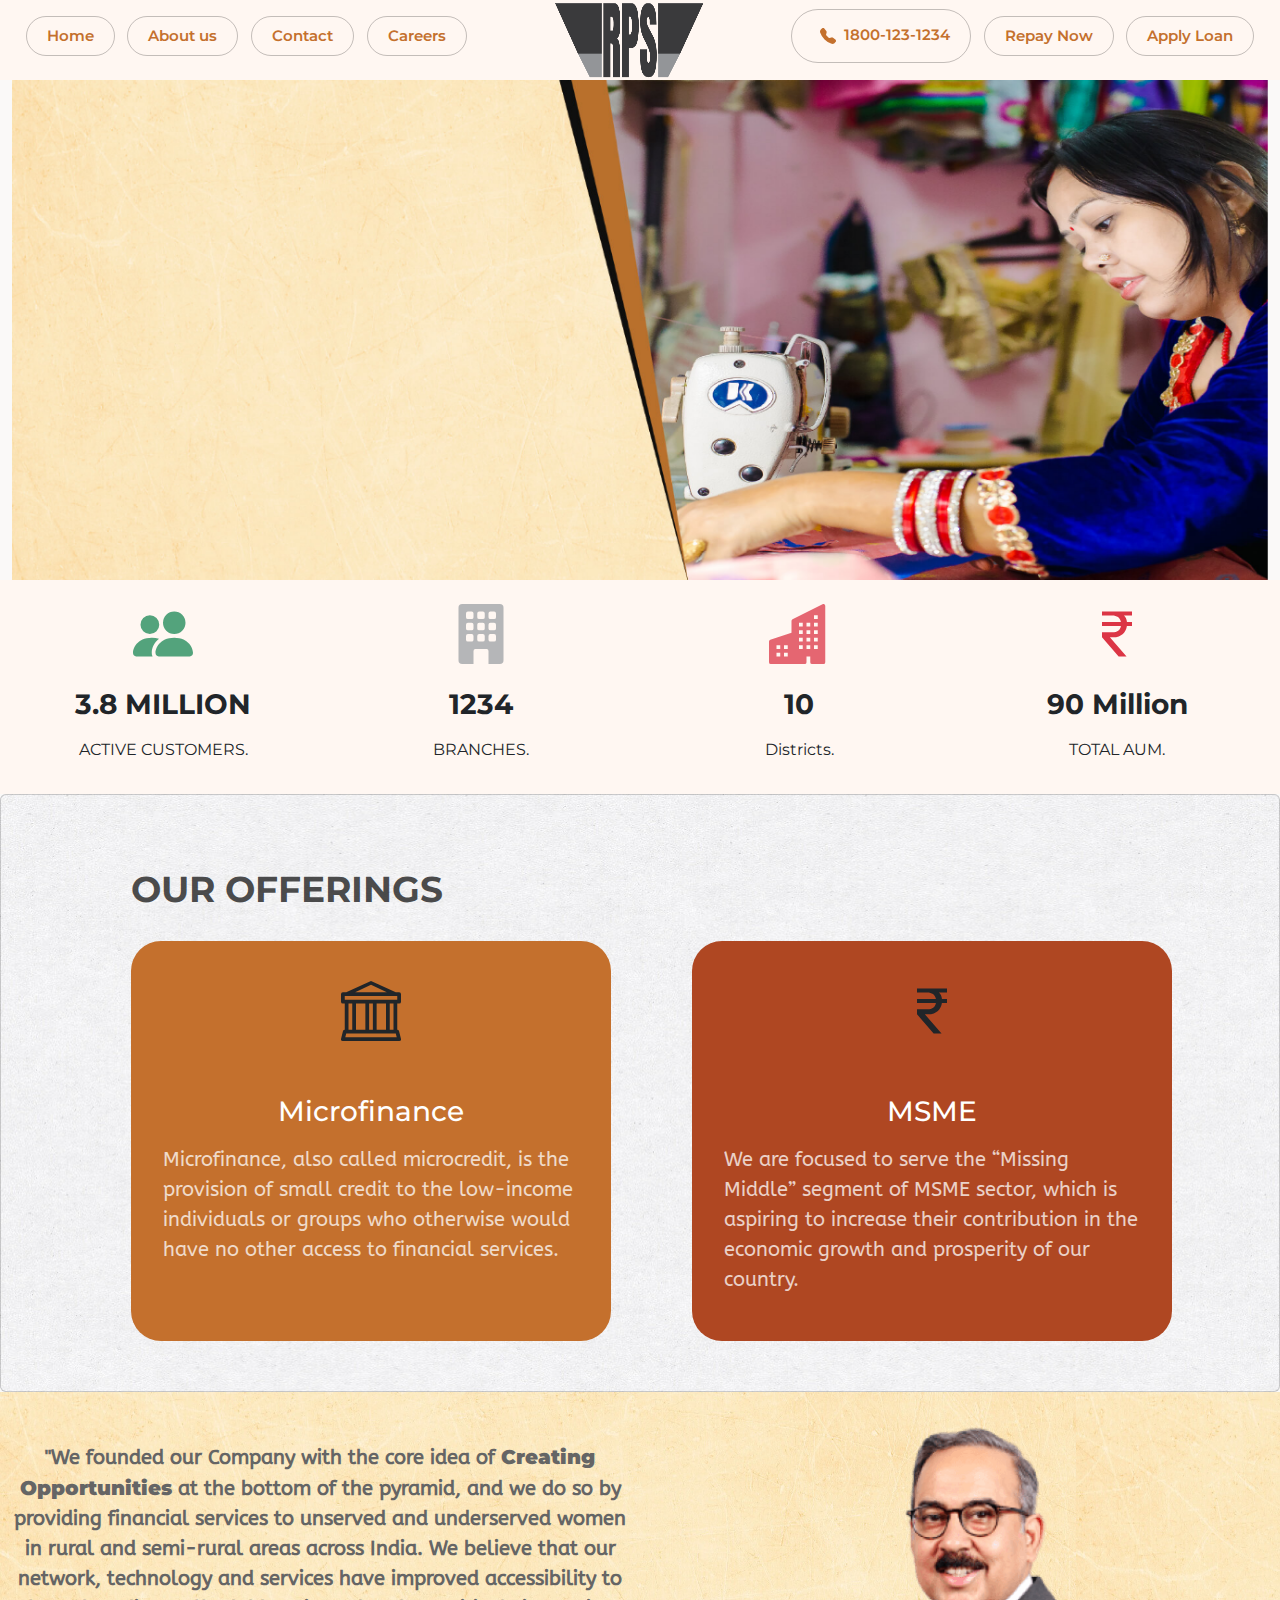
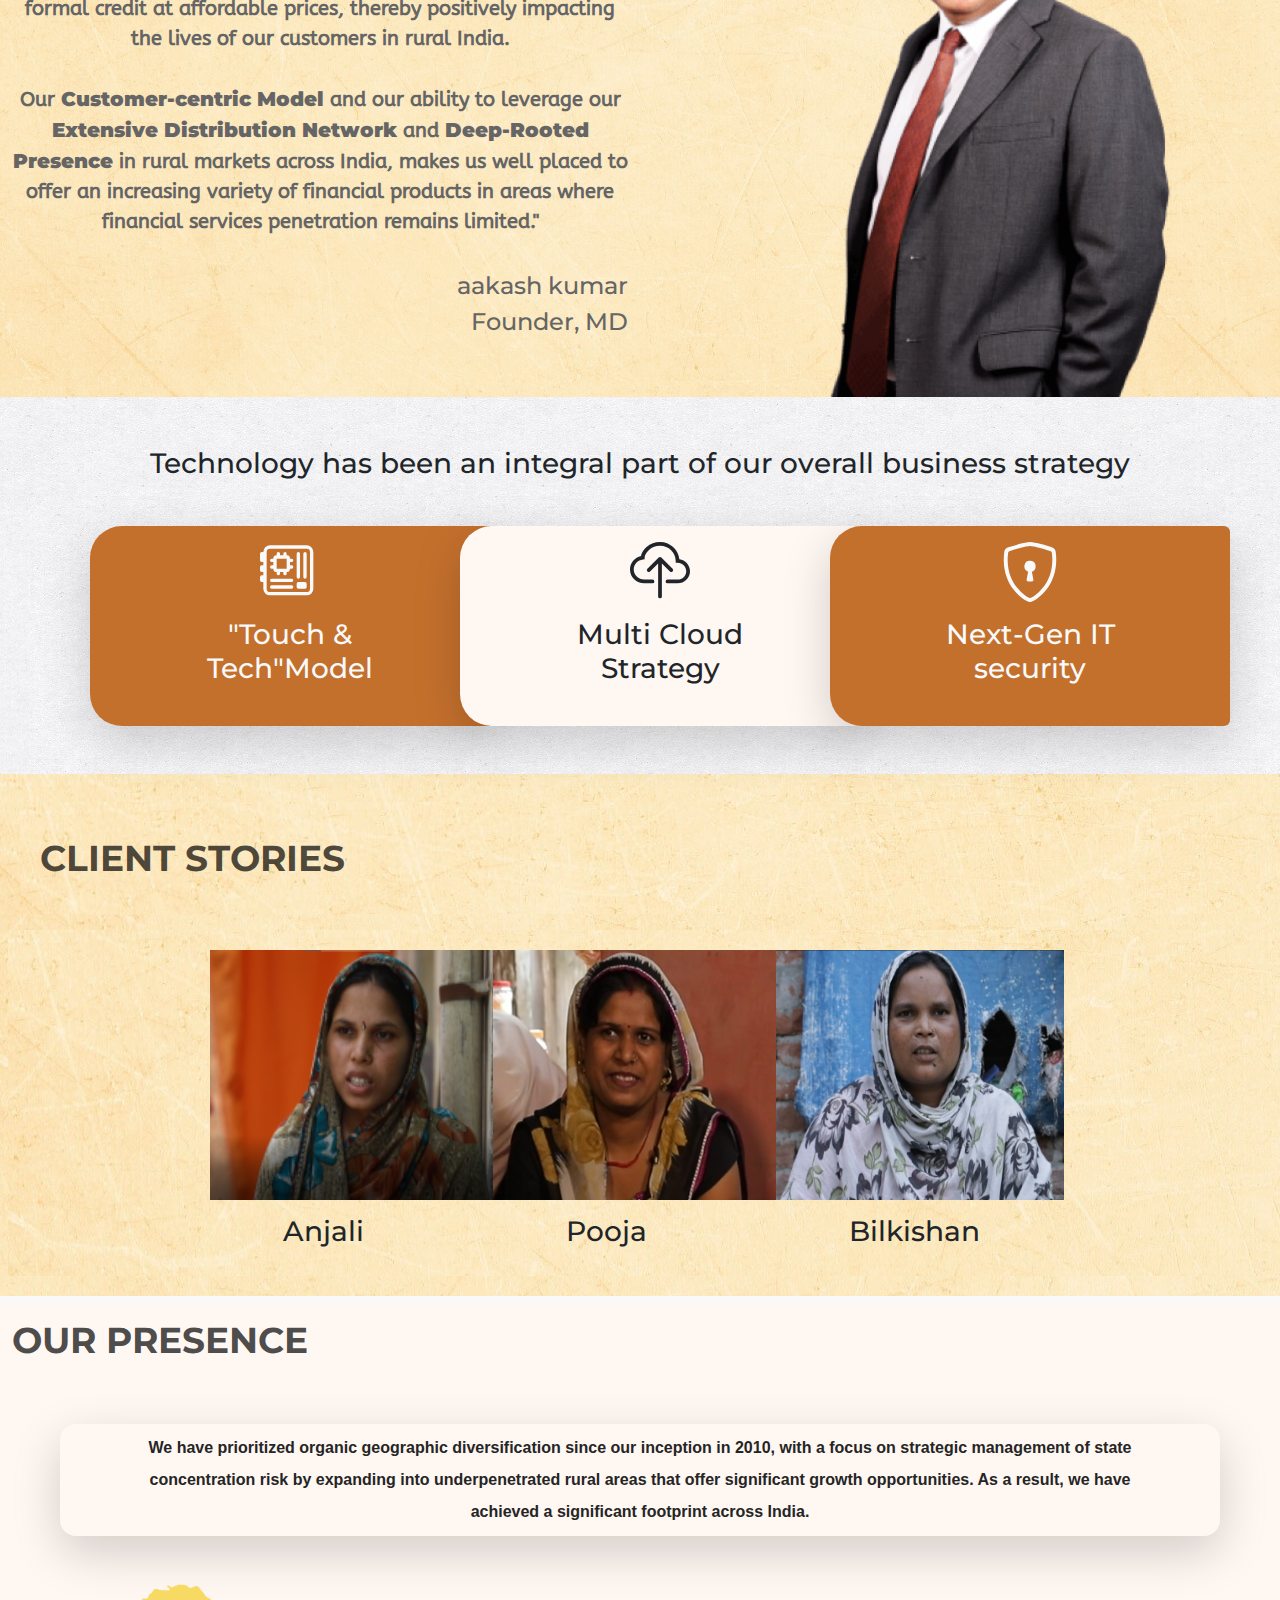
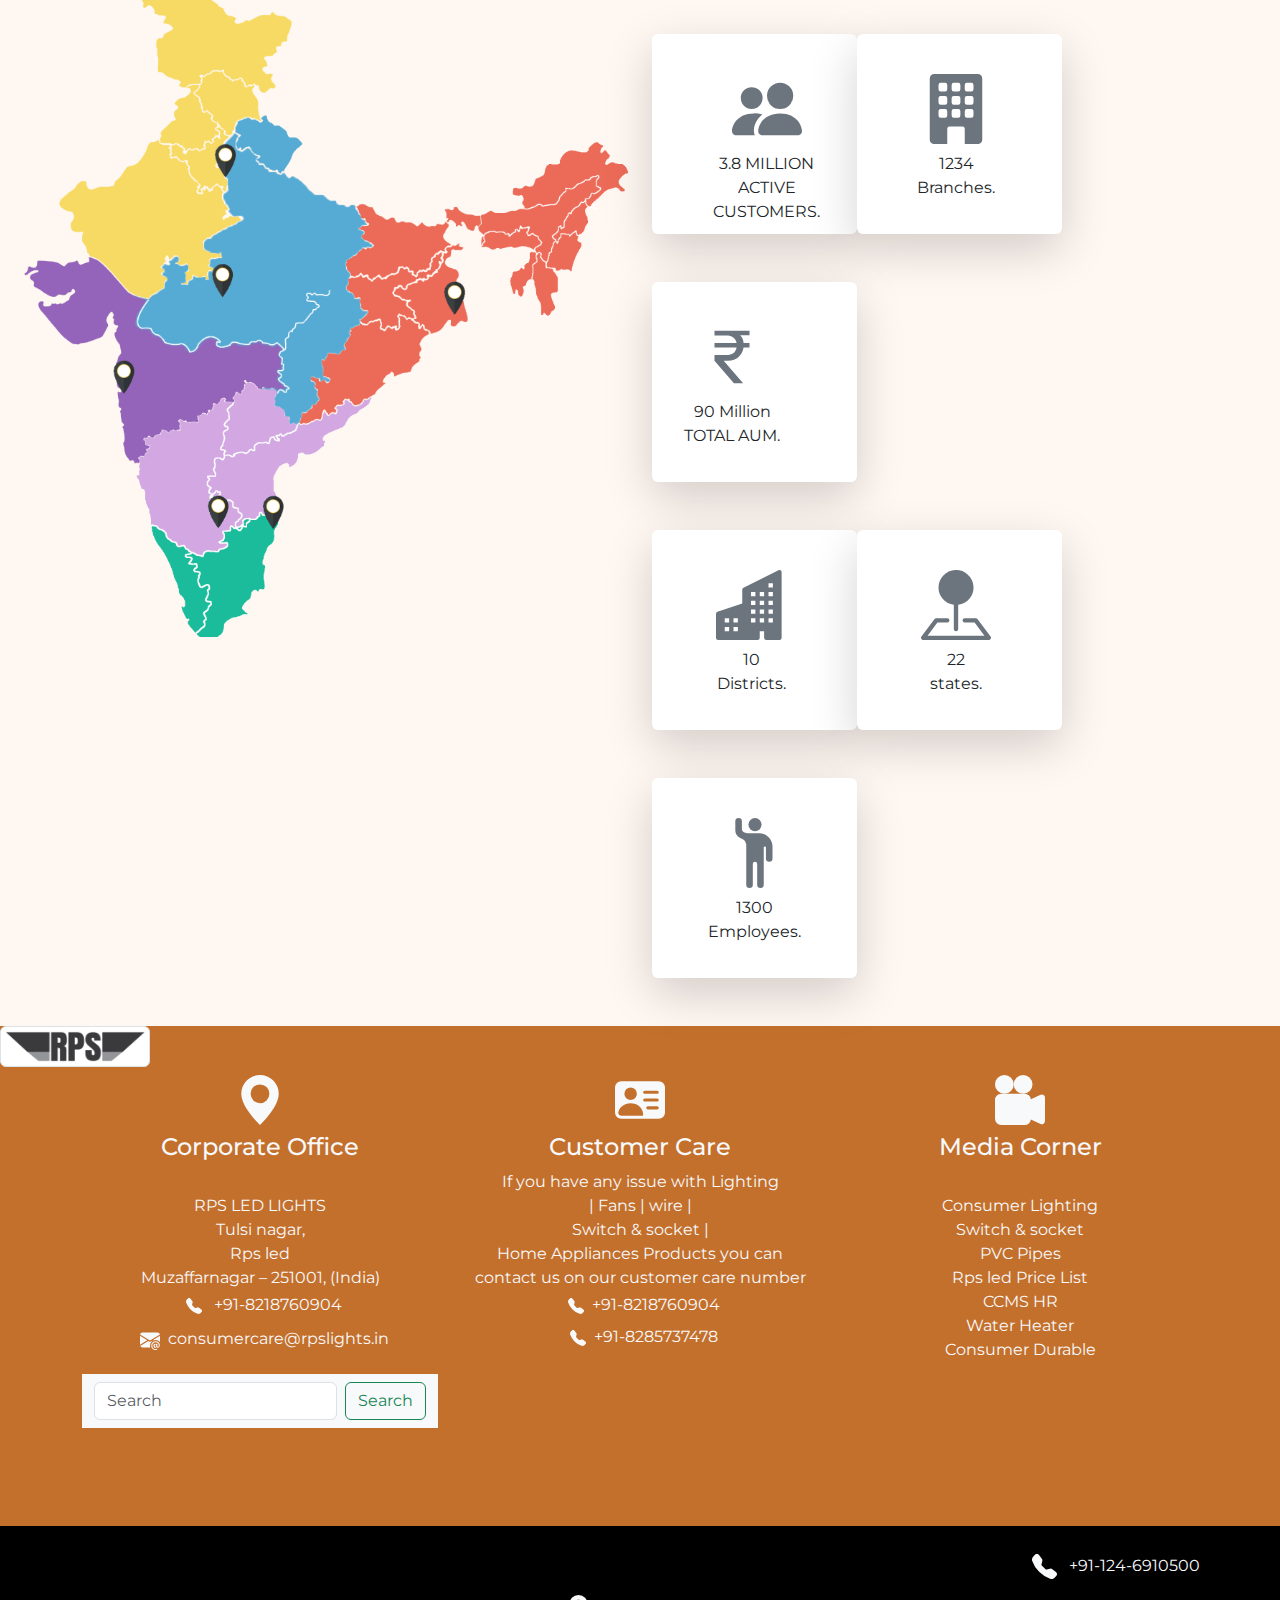
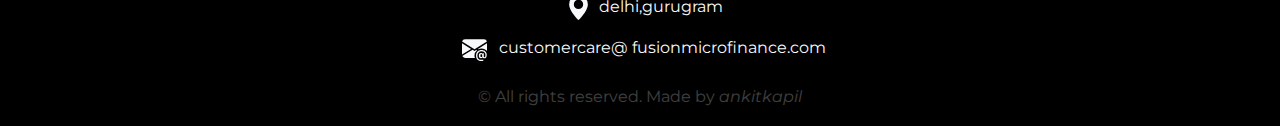
==== commit 69015863: "change" ====
--- a/index.html
+++ b/index.html
@@ -7,7 +7,7 @@
   <title>finance</title>
   <link href="https://cdn.jsdelivr.net/npm/bootstrap@5.3.3/dist/css/bootstrap.min.css" rel="stylesheet"
     integrity="sha384-QWTKZyjpPEjISv5WaRU9OFeRpok6YctnYmDr5pNlyT2bRjXh0JMhjY6hW+ALEwIH" crossorigin="anonymous">
-  <link rel="stylesheet" href="css/style.css">
+  <link rel="stylesheet" href="/css/style.css">
   <link rel="preconnect" href="https://fonts.googleapis.com">
   <link rel="preconnect" href="https://fonts.gstatic.com" crossorigin>
   <link href="https://fonts.googleapis.com/css2?family=Montserrat:ital,wght@0,100..900;1,100..900&display=swap"
@@ -29,7 +29,7 @@
           <h4><a href="#">Home</a></h4>
           <h4><a href="#">About us</a></h4>
           <h4><a href="#">Contact</a></h4>
-          <h4><a href="#">Careers</a></h4>
+          <h4><a href="careers.html">Careers</a></h4>
         </div>
 
         <img src="img/RPS-Logo-2-Gray-L-1.png" height="80px" width="150px">
@@ -231,7 +231,7 @@
       
         <div class="col-4 ">
           <div class="card2" style="width: 18rem;">
-            <img src="img/image001-1-pckgrderqsnzlhct8wnc8i2udvygbp3k7z8f7qs3q4.png" class="card-img-top"
+            <img src="/img/image001-1-pckgrderqsnzlhct8wnc8i2udvygbp3k7z8f7qs3q4.png" class="card-img-top"
               height="250px" width="250px">
             <div class="card-body">
 
@@ -243,7 +243,7 @@
         </div>
         <div class="col-4 ">
           <div class="card2" style="width: 18rem;">
-            <img src="img/Screenshot-2024-05-10-131459.png" class="card-img-top" height="250px" width="250px">
+            <img src="/img/Screenshot-2024-05-10-131459.png" class="card-img-top" height="250px" width="250px">
             <div class="card-body">
 
               <a href="#" class="btn">
@@ -254,7 +254,7 @@
         </div>
         <div class="col-4 ">
           <div class="card2" style="width: 18rem;">
-            <img src="img/Screenshot-2024-05-10-130426-2.png" class="card-img-top" height="250px" width="250px">
+            <img src="/img/Screenshot-2024-05-10-130426-2.png" class="card-img-top" height="250px" width="250px">
             <div class="card-body">
 
               <a href="#" class="btn">
--- a/css/style.css
+++ b/css/style.css
@@ -25,7 +25,7 @@
 
 .name {
     text-align: right;
-    /* font-family: 'Gill Sans', 'Gill Sans MT', Calibri, 'Trebuchet MS', sans-serif; */
+    font-family: 'Gill Sans', 'Gill Sans MT', Calibri, 'Trebuchet MS', sans-serif;
 }
 
 
@@ -91,20 +91,18 @@
 }
 
 .card-background {
-    background-image: url('../img/background.jpg');
+    background: url(/img/background.jpg);
     background-size: cover;
 
 
 }
 
 .card {
-    /* padding: 60px; */
-    /* padding-left: 130px; */
-    background-color: #EEEFF1;
-}
-.p-60px {
-    padding: 60px;
-}
+    padding: 50px;
+    padding-left: 130px;
+    background-color: #cfcfdd;
+}
+
 #nav-part2 h4 {
     padding: 10px 20px;
     border: 1px solid #0000003c;
@@ -115,11 +113,6 @@
     position: relative;
     font-size: 15px;
     overflow: hidden;
-    font-family: "Montserrat",Sans-serif;
-    font-size: 14px;
-    font-weight: 500;
-    letter-spacing: 0;
-
 }
 
 #nav-part2 h4::after {
@@ -176,7 +169,7 @@
     margin-block-start: .5rem;
     margin-block-end: 1rem;
     color: #000000B3;
-    font-family: "Montserrat",Sans-serif;
+    font-family: Montserrat;
     font-size: 36px;
     font-weight: 700;
     text-transform: uppercase;
@@ -188,23 +181,19 @@
 h3 {
     margin-block-start: .5rem;
     margin-block-end: 1rem;
-    font-family: "Montserrat",Sans-serif;
+    font-family: Montserrat;
     font-weight: 500;
     line-height: 1.2;
     color: inherit;
 }
 
-h4 {
-font-family: "Montserrat",Sans-serif;
-}
-
 .st {
     margin-top: 50px;
     text-align: center;
 }
 
 .MD-speech {
-    background-image: url('../img/background-pink-01-1.jpg');
+    background-image: url(/img/background-pink-01-1.jpg);
     background-size: contain;
     font-family: ABeeZee, Sans-serif;
     font-size: 16px;
@@ -216,15 +205,11 @@
 
 
 .Md-speech {
-    /* margin-block-start: 0; */
-    /* margin-block-end: .9rem;
-    margin-bottom: 35px; */
-    /* margin-top: 50px; */
-    font-family: "ABeeZee", Sans-serif;
-    font-size: 16px;
-    font-style: italic;
-    text-align: center;
-
+    margin-block-start: 0;
+    margin-block-end: .9rem;
+    margin-bottom: 35px;
+    margin-top: 50px;
+    font-family: ABeeZee;
 }
 
 /* .icon-color {
@@ -255,10 +240,10 @@
 }
 
 .story-block {
-    background-image: url('../img/background.jpg');
+    background-image: url(/img/background.jpg);
     display: flex;
     z-index: 4;
-    /* margin-left: 30px; */
+    margin-left: 30px;
 }
 
 .branches {
@@ -318,121 +303,6 @@
     text-decoration: none;
 }
 
-.mw-500 {
-    max-height: 500px;
-}
-
-.company-profile span {
-    color: var(--e-global-color-primary);
-    font-family: "Montserrat", Sans-serif;
-    font-size: 25px;
-    font-weight: 700;
-}
-.company-profile h2 {
-    color: var(--e-global-color-primary);
-    font-family: "Montserrat", Sans-serif;
-    font-size: 11px;
-    font-weight: 500;
-    text-transform: uppercase;
-    line-height: 15px;
-    letter-spacing: 2.4px;
-}
-.company-hr-line {
-    margin: 0 auto;
-    width: 30%;
-    margin-top: 15px;
-    margin-bottom: 15px;
-}
-
-.microfinance p {
-    color: #FFFFFFB0;
-    font-family: "ABeeZee", Sans-serif;
-    font-size: 18px;
-    text-align: center;
-}
-.microfinance h3 {
-    padding: 0 0 0 0;
-    color: #FFF;
-    font-size: 32px;
-}
-.elementor-widget-container {
-    margin: 10px 0 10px 0;
-    padding: .5em 0em .5em 2em;
-    background-color: #FFF0;
-    border-style: double;
-    border-width: 0 0 0 8px;
-    border-color: #C4702D;
-}
-
-.carousel-item h1 {
-    top:40%;
-    font-family: "EB Garamond";
-    font-style: italic;
-    height: auto;
-    color: rgb(196, 88, 0);
-    /* text-decoration: none; */
-    /* white-space: normal; */
-    width: 727px;
-    /* min-height: 0px;
-    min-width: 0px; */
-    max-height: none;
-    max-width: none;
-    text-align: left;
-    /* line-height: 41px;
-    letter-spacing: 0px; */
-    font-weight: 700;
-    font-size: 55px;
-    opacity: 1;
-    visibility: visible;
-    position: absolute;
-    white-space: nowrap;
-    overflow: hidden;
-    animation: animate 2s linear forwards;
-    animation-duration: 2s;
-    /* display: none; */
-}
-@keyframes animate {
-    0% { 
-        top: 40%;
-        display: none;
-    }
-    100% {
-        top: 30%;
-        display: block;
-    }
-  }
-
-  .elementskit-border-hr {
-    background-color: #C4702D;
-    width: 40px;
-    height: 2px;
-    margin: 0 0 20px 0;
-    display: inline-block;
-  }
-
-  .elementskit-profile-info {
-    text-align: center;
-    display: block;
-  }
-  .elementskit-author-name {
-    font-size: 32px;
-    margin-bottom: 0;
-    display: block;
-    /* font-size: 18px; */
-    font-weight: 700;
-    color: #000;
-    -webkit-transition: color .3s;
-    transition: color .3s;
-}
-
-.elementskit-author-des {
-    font-size: 24px;
-    font-weight: 700;
-    color: rgba(0, 0, 0, .5);
-    transition: all .4s ease;
-}
-
-
 .last {
     background-color: black;
     height: 200px;
@@ -458,7 +328,7 @@
 }
 
 .card-video {
-    background-image: url('../img/background-pink-01-1.jpg');
+    background-image: url(/img/background-pink-01-1.jpg);
     padding: 20px 225px 20px 190px;
 }
 
@@ -467,20 +337,22 @@
 }
 
 .video {
-    background-image: url('../img/background-pink-01-1.jpg');
+    background-image: url(/img/background-pink-01-1.jpg);
     padding: 20px;
 }
 
 /* careers css */
 
 /* swiper */
-.swiper {  background-image: url('../img/background.jpg');
+.swiper {
+    background-image: url(/img/background.jpg);
     width: 100%;
     height: auto;
-    
-  }
-
-  .swiper-slide {margin-bottom: 100px;
+
+}
+
+.swiper-slide {
+    margin-bottom: 100px;
     margin-left: 0px;
 
     text-align: center;
@@ -489,17 +361,47 @@
     display: flex;
     justify-content: center;
     align-items: center;
-  }
-  .swiper-slide img {
+}
+
+.swiper-slide img {
     display: block;
     width: 100%;
     height: 300px;
-    object-fit: cover; 
+    object-fit: cover;
+
+}
+
+.swiper2 {
+    background-image: url(/img/background-pink-01-1.jpg);
+    width: 100%;
+    height: auto;
+}
+
+.employe-carousel {
+    height: 700px;
+    width: 100%;
+}
+.Employee-Speak {
+text-transform: uppercase;
+    font-family: Montserrat, Sans-serif;
+    font-weight: 700;
+    font-size: 36px;
+    color: #000000B3; margin-left: 30px;
+}
+.employe-speech {
+    background-image: url(/img/background.jpg);
+    font-size: 1.3em;
+    font-style: italic;
+    line-height: 1.5;
+    margin: 10px 150px 10px 150px;
+    padding: 60px;
+    color: #1B1B1BFC;
+    font-family: Montserrat, Sans-serif;
+    font-weight: 400;
     
-  }
-  .swiper2 {  background-image: url('../img/background-pink-01-1.jpg');
-    width: 100%;
-    height: auto;
-  }
-
-  
+}
+
+.status p {color: #C4702D;
+    text-align: center;
+}
+.status{text-align:center;}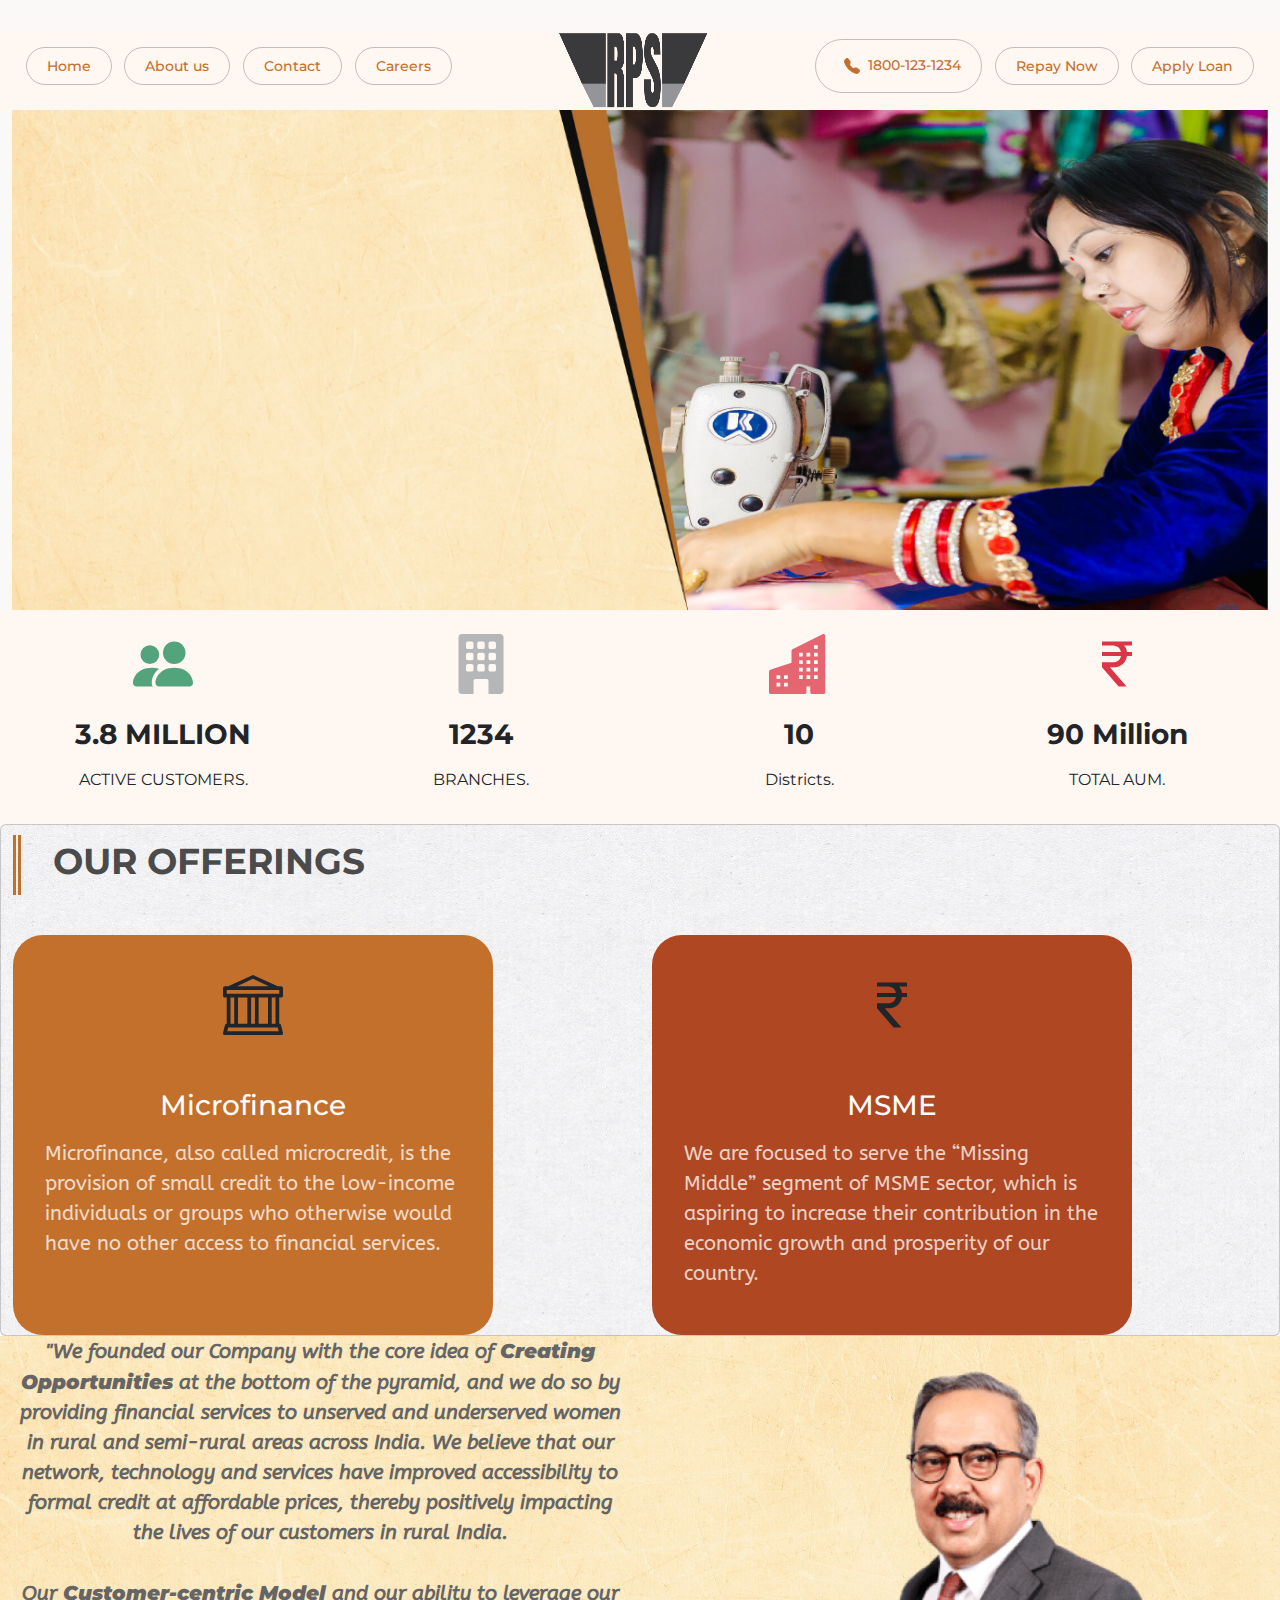
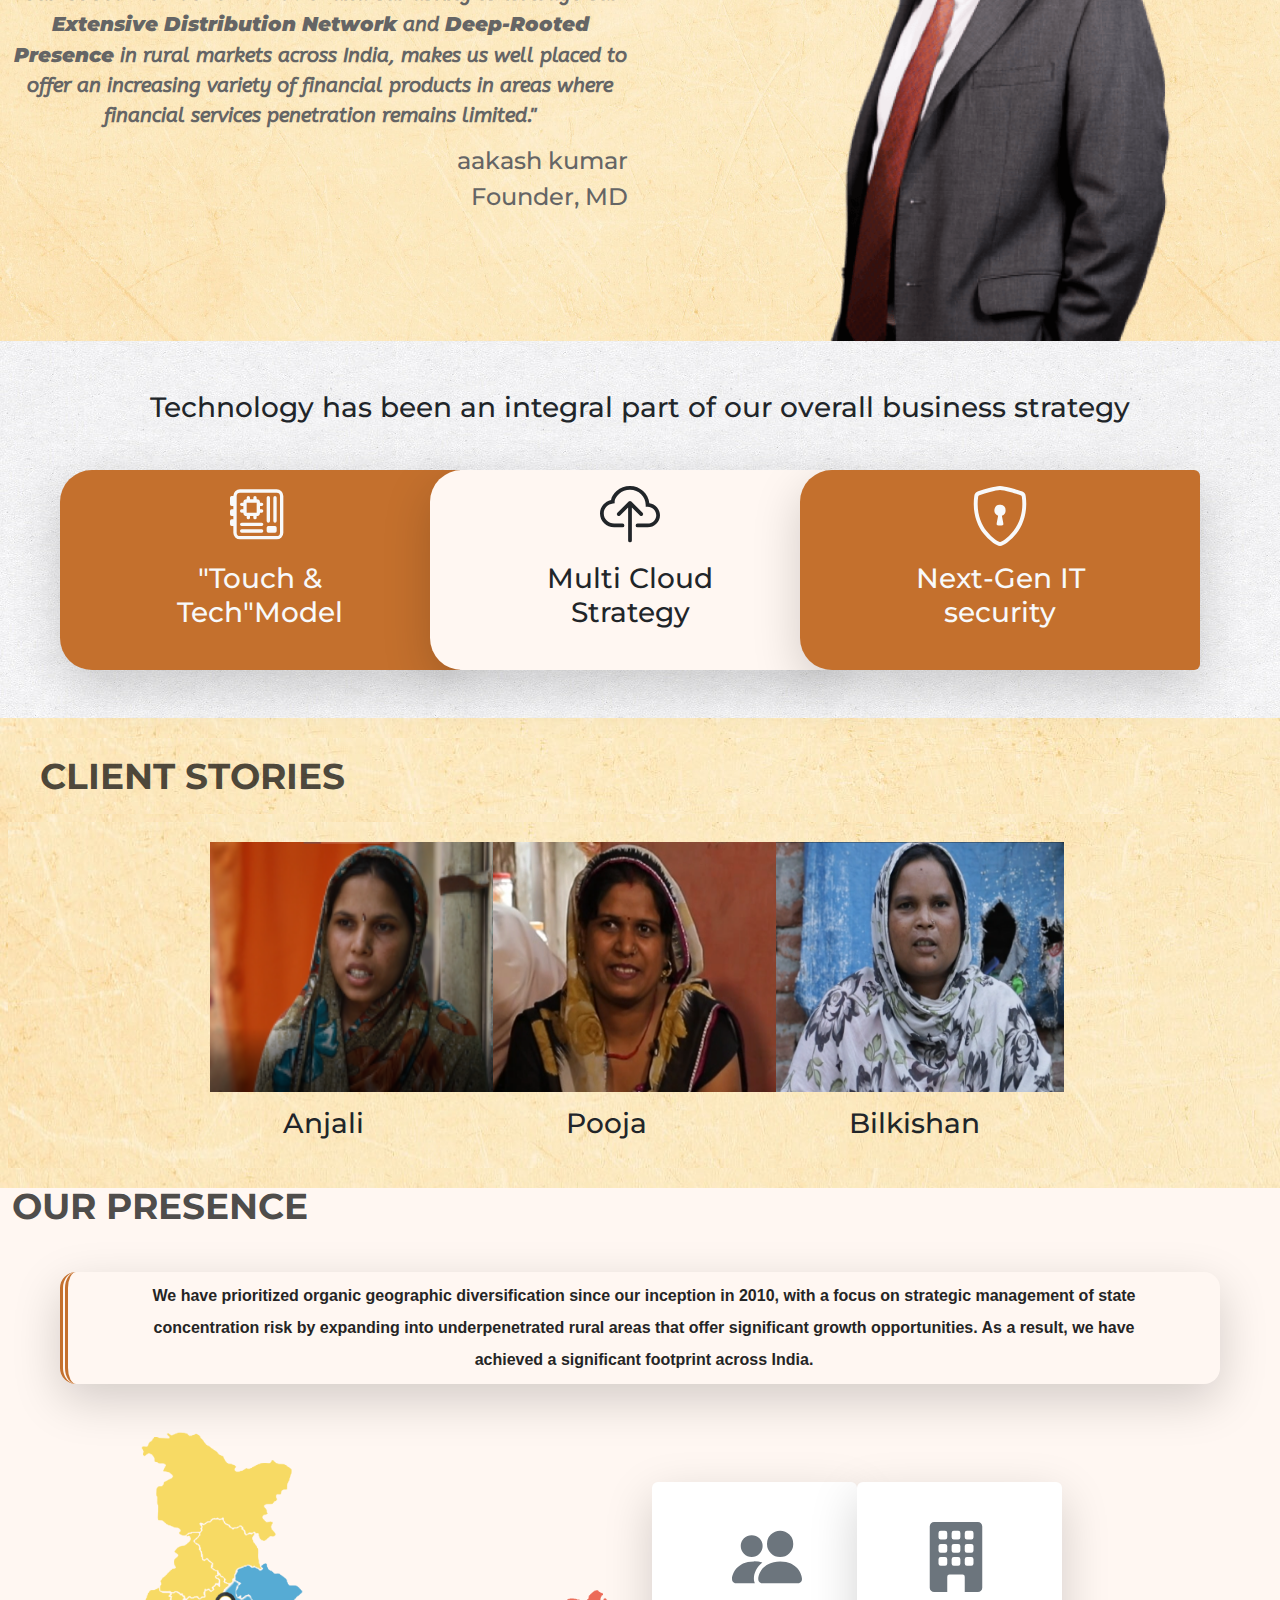
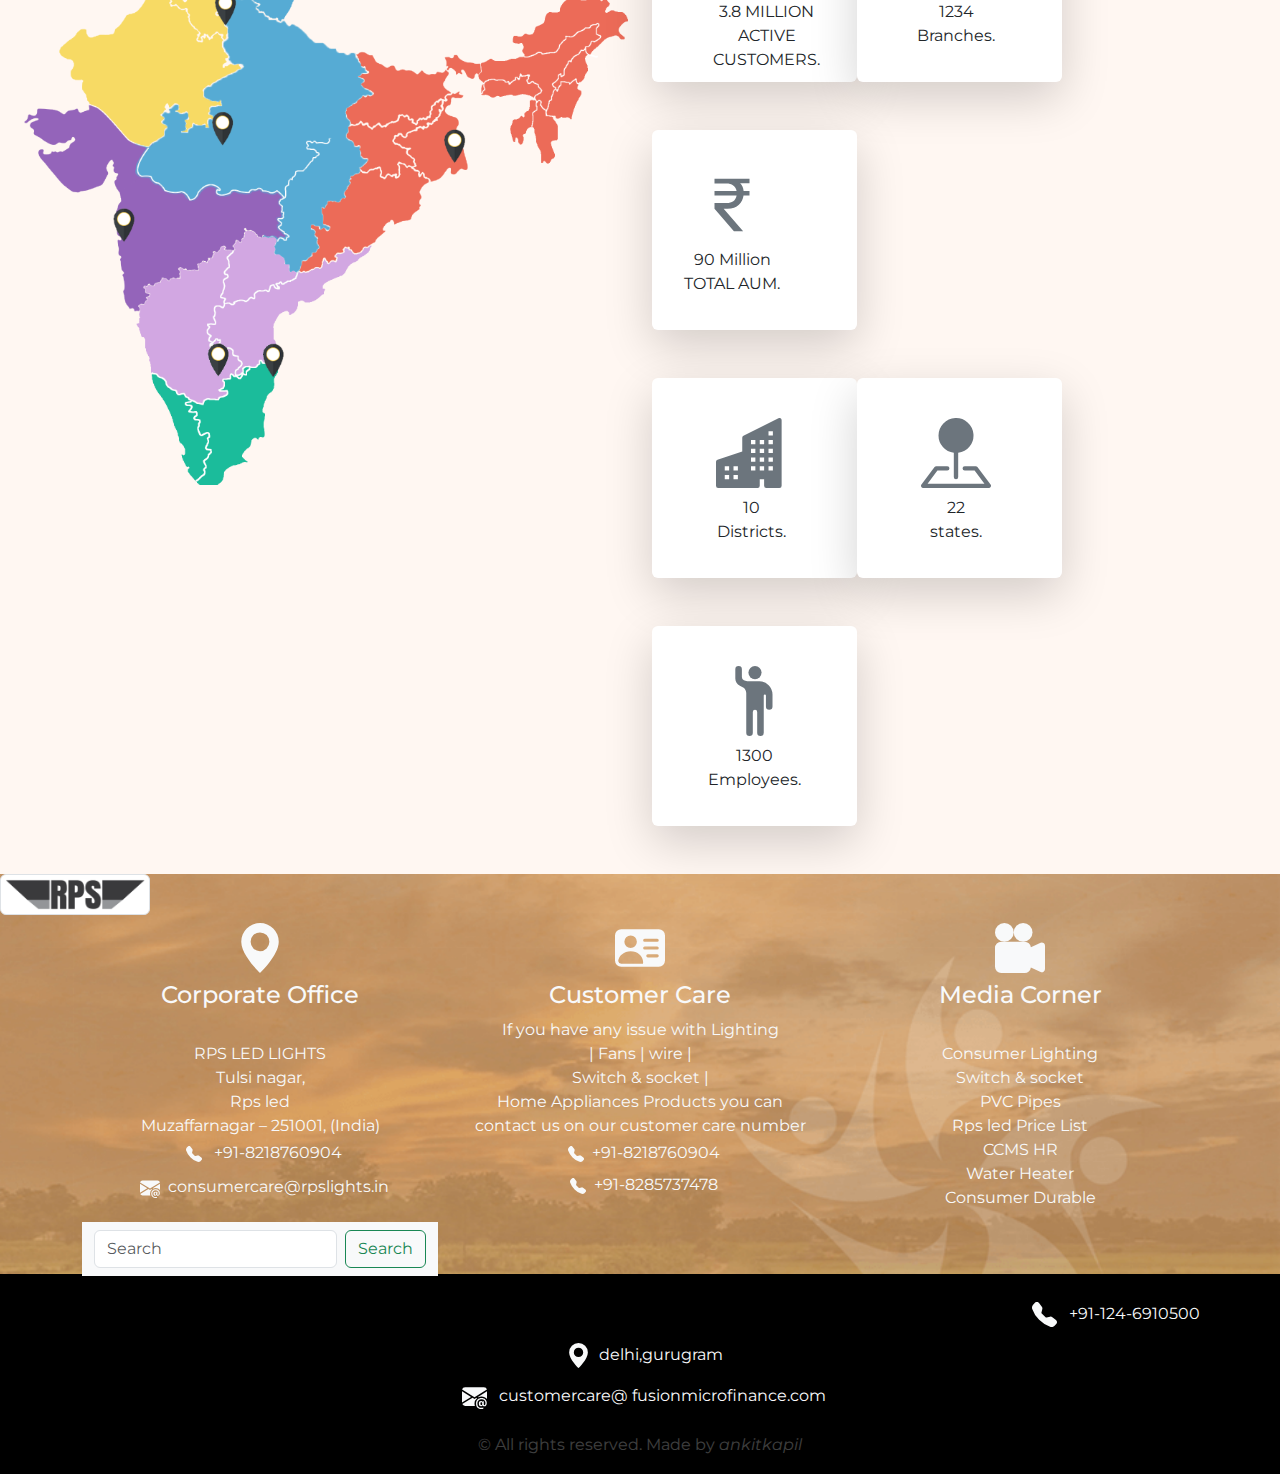
==== commit e16c1ec8: "changes" ====
--- a/index.html
+++ b/index.html
@@ -7,7 +7,7 @@
   <title>finance</title>
   <link href="https://cdn.jsdelivr.net/npm/bootstrap@5.3.3/dist/css/bootstrap.min.css" rel="stylesheet"
     integrity="sha384-QWTKZyjpPEjISv5WaRU9OFeRpok6YctnYmDr5pNlyT2bRjXh0JMhjY6hW+ALEwIH" crossorigin="anonymous">
-  <link rel="stylesheet" href="/css/style.css">
+  <link rel="stylesheet" href="css/style.css">
   <link rel="preconnect" href="https://fonts.googleapis.com">
   <link rel="preconnect" href="https://fonts.gstatic.com" crossorigin>
   <link href="https://fonts.googleapis.com/css2?family=Montserrat:ital,wght@0,100..900;1,100..900&display=swap"
@@ -231,7 +231,7 @@
       
         <div class="col-4 ">
           <div class="card2" style="width: 18rem;">
-            <img src="/img/image001-1-pckgrderqsnzlhct8wnc8i2udvygbp3k7z8f7qs3q4.png" class="card-img-top"
+            <img src="img/image001-1-pckgrderqsnzlhct8wnc8i2udvygbp3k7z8f7qs3q4.png" class="card-img-top"
               height="250px" width="250px">
             <div class="card-body">
 
@@ -243,7 +243,7 @@
         </div>
         <div class="col-4 ">
           <div class="card2" style="width: 18rem;">
-            <img src="/img/Screenshot-2024-05-10-131459.png" class="card-img-top" height="250px" width="250px">
+            <img src="img/Screenshot-2024-05-10-131459.png" class="card-img-top" height="250px" width="250px">
             <div class="card-body">
 
               <a href="#" class="btn">
@@ -254,7 +254,7 @@
         </div>
         <div class="col-4 ">
           <div class="card2" style="width: 18rem;">
-            <img src="/img/Screenshot-2024-05-10-130426-2.png" class="card-img-top" height="250px" width="250px">
+            <img src="img/Screenshot-2024-05-10-130426-2.png" class="card-img-top" height="250px" width="250px">
             <div class="card-body">
 
               <a href="#" class="btn">
--- a/css/style.css
+++ b/css/style.css
@@ -2,6 +2,7 @@
     font-family: Montserrat, sans-serif;
     background-color: #FAF9F8;
     font-weight: 400;
+    padding-top: 30px;
 }
 
 /* .montserrat-<uniquifier> {
@@ -25,7 +26,7 @@
 
 .name {
     text-align: right;
-    font-family: 'Gill Sans', 'Gill Sans MT', Calibri, 'Trebuchet MS', sans-serif;
+    /* font-family: 'Gill Sans', 'Gill Sans MT', Calibri, 'Trebuchet MS', sans-serif; */
 }
 
 
@@ -91,16 +92,20 @@
 }
 
 .card-background {
-    background: url(/img/background.jpg);
+    background-image: url('../img/background.jpg');
     background-size: cover;
 
 
 }
 
 .card {
-    padding: 50px;
-    padding-left: 130px;
-    background-color: #cfcfdd;
+    /* padding: 60px; */
+    /* padding-left: 130px; */
+    background-color: #EEEFF1;
+}
+
+.p-60px {
+    padding: 60px;
 }
 
 #nav-part2 h4 {
@@ -113,6 +118,11 @@
     position: relative;
     font-size: 15px;
     overflow: hidden;
+    font-family: "Montserrat", Sans-serif;
+    font-size: 14px;
+    font-weight: 500;
+    letter-spacing: 0;
+
 }
 
 #nav-part2 h4::after {
@@ -166,34 +176,38 @@
 }
 
 h2 {
-    margin-block-start: .5rem;
-    margin-block-end: 1rem;
+    /* margin-block-start: .5rem;
+    margin-block-end: 1rem; */
     color: #000000B3;
-    font-family: Montserrat;
+    font-family: "Montserrat", Sans-serif;
     font-size: 36px;
     font-weight: 700;
     text-transform: uppercase;
     padding: 0;
-    margin-bottom: 30px;
-    line-height: 2;
+    /* margin-bottom: 30px; */
+    line-height: 1;
 }
 
 h3 {
     margin-block-start: .5rem;
     margin-block-end: 1rem;
-    font-family: Montserrat;
+    font-family: "Montserrat", Sans-serif;
     font-weight: 500;
     line-height: 1.2;
     color: inherit;
 }
 
+h4 {
+    font-family: "Montserrat", Sans-serif;
+}
+
 .st {
     margin-top: 50px;
     text-align: center;
 }
 
 .MD-speech {
-    background-image: url(/img/background-pink-01-1.jpg);
+    background-image: url('../img/background-pink-01-1.jpg');
     background-size: contain;
     font-family: ABeeZee, Sans-serif;
     font-size: 16px;
@@ -205,11 +219,15 @@
 
 
 .Md-speech {
-    margin-block-start: 0;
-    margin-block-end: .9rem;
-    margin-bottom: 35px;
-    margin-top: 50px;
-    font-family: ABeeZee;
+    /* margin-block-start: 0; */
+    /* margin-block-end: .9rem;
+    margin-bottom: 35px; */
+    /* margin-top: 50px; */
+    font-family: "ABeeZee", Sans-serif;
+    font-size: 16px;
+    font-style: italic;
+    text-align: center;
+
 }
 
 /* .icon-color {
@@ -240,10 +258,10 @@
 }
 
 .story-block {
-    background-image: url(/img/background.jpg);
+    background-image: url('../img/background.jpg');
     display: flex;
     z-index: 4;
-    margin-left: 30px;
+    /* margin-left: 30px; */
 }
 
 .branches {
@@ -261,8 +279,8 @@
 }
 
 h2 {
-    margin-block-start: .5rem;
-    margin-block-end: 1rem;
+    /* margin-block-start: .5rem;
+    margin-block-end: 1rem; */
 }
 
 .map-speech {
@@ -292,16 +310,128 @@
 }
 
 .footer {
-    height: 500px;
+    height: 400px;
     width: 100%;
     background-color: #C4702D;
     background-repeat: no-repeat;
     background-size: cover;
+    background-image: url('../img/Footer.png');
 }
 
 .footer-head {
     text-decoration: none;
 }
+
+.mw-500 {
+    max-height: 500px;
+}
+
+.company-profile span {
+    color: var(--e-global-color-primary);
+    font-family: "Montserrat", Sans-serif;
+    font-size: 25px;
+    font-weight: 700;
+}
+
+.company-profile h2 {
+    color: var(--e-global-color-primary);
+    font-family: "Montserrat", Sans-serif;
+    font-size: 11px;
+    font-weight: 500;
+    text-transform: uppercase;
+    line-height: 15px;
+    letter-spacing: 2.4px;
+}
+
+.company-hr-line {
+    margin: 0 auto;
+    width: 30%;
+    margin-top: 15px;
+    margin-bottom: 15px;
+}
+
+.microfinance p {
+    color: #FFFFFFB0;
+    font-family: "ABeeZee", Sans-serif;
+    font-size: 18px;
+    text-align: center;
+}
+
+.microfinance h3 {
+    padding: 0 0 0 0;
+    color: #FFF;
+    font-size: 32px;
+}
+
+.elementor-widget-container {
+    margin: 10px 0 40px 0;
+    padding: .5em 0em .5em 2em;
+    background-color: #FFF0;
+    border-style: double;
+    border-width: 0 0 0 8px;
+    border-color: #C4702D;
+}
+
+.carousel-item h1 {
+    font-family: "EB Garamond";
+    font-style: italic;
+    color: rgb(196, 88, 0);
+    font-weight: 700;
+    font-size: 4vw; /* Responsive font size based on viewport width */
+    text-align: left;
+    position: absolute;
+    top: 40%;
+    left: 0;
+    transform: translateY(-50%); /* Center vertically */
+    width: 100%; /* Full width */
+    white-space: nowrap;
+    overflow: hidden;
+    animation: animate 2s linear forwards;
+}
+
+@keyframes animate {
+    0% {
+        top: 40%;
+        display: none;
+    }
+
+    100% {
+        top: 30%;
+        display: block;
+    }
+}
+
+.elementskit-border-hr {
+    background-color: #C4702D;
+    width: 40px;
+    height: 2px;
+    margin: 0 0 20px 0;
+    display: inline-block;
+}
+
+.elementskit-profile-info {
+    text-align: center;
+    display: block;
+}
+
+.elementskit-author-name {
+    font-size: 32px;
+    margin-bottom: 0;
+    display: block;
+    /* font-size: 18px; */
+    font-weight: 700;
+    color: #000;
+    -webkit-transition: color .3s;
+    transition: color .3s;
+}
+
+.elementskit-author-des {
+    font-size: 24px;
+    font-weight: 700;
+    color: rgba(0, 0, 0, .5);
+    transition: all .4s ease;
+}
+
 
 .last {
     background-color: black;
@@ -328,7 +458,7 @@
 }
 
 .card-video {
-    background-image: url(/img/background-pink-01-1.jpg);
+    background-image: url('../img/background-pink-01-1.jpg');
     padding: 20px 225px 20px 190px;
 }
 
@@ -337,7 +467,7 @@
 }
 
 .video {
-    background-image: url(/img/background-pink-01-1.jpg);
+    background-image: url('../img/background-pink-01-1.jpg');
     padding: 20px;
 }
 
@@ -345,7 +475,7 @@
 
 /* swiper */
 .swiper {
-    background-image: url(/img/background.jpg);
+    background-image: url('../img/background.jpg');
     width: 100%;
     height: auto;
 
@@ -372,11 +502,64 @@
 }
 
 .swiper2 {
-    background-image: url(/img/background-pink-01-1.jpg);
+    background-image: url('../img/background-pink-01-1.jpg');
     width: 100%;
     height: auto;
 }
 
+#navbarSupportedContent ul li {
+    padding: 7px 10px;
+    border: 1px solid #0000003c;
+    border-radius: 50px;
+    font-weight: 600;
+    color: #000000bb;
+    transition: all ease 0.4s;
+    position: relative;
+    font-size: 15px;
+    overflow: hidden;
+    font-family: "Montserrat", Sans-serif;
+    font-size: 14px;
+    font-weight: 500;
+    letter-spacing: 0;
+}
+
+#navbarSupportedContent ul li a {
+    color: #C4702D;
+    text-decoration: none;
+    position: relative;
+    z-index: 9;
+}
+
+#navbarSupportedContent ul li:hover a {
+    color: #FFF7F2;
+}
+
+#navbarSupportedContent ul li::after {
+    content: "";
+    position: absolute;
+    height: 100%;
+    width: 100%;
+    background-color: #C4702D;
+    left: 0;
+    bottom: -100%;
+    border-radius: 50%;
+    transition: all ease 0.4s;
+}
+
+#navbarSupportedContent ul li:hover::after {
+    bottom: 0;
+    border-radius: 0;
+}
+
+.navbar-nav .nav-item {
+    margin-right: 15px;
+    /* Adjust the value as needed */
+}
+
+.navbar {
+    background-color: #f8f9fa;
+    opacity: 1;
+}
 .employe-carousel {
     height: 700px;
     width: 100%;
@@ -404,4 +587,4 @@
 .status p {color: #C4702D;
     text-align: center;
 }
-.status{text-align:center;}+.status{text-align:center;}
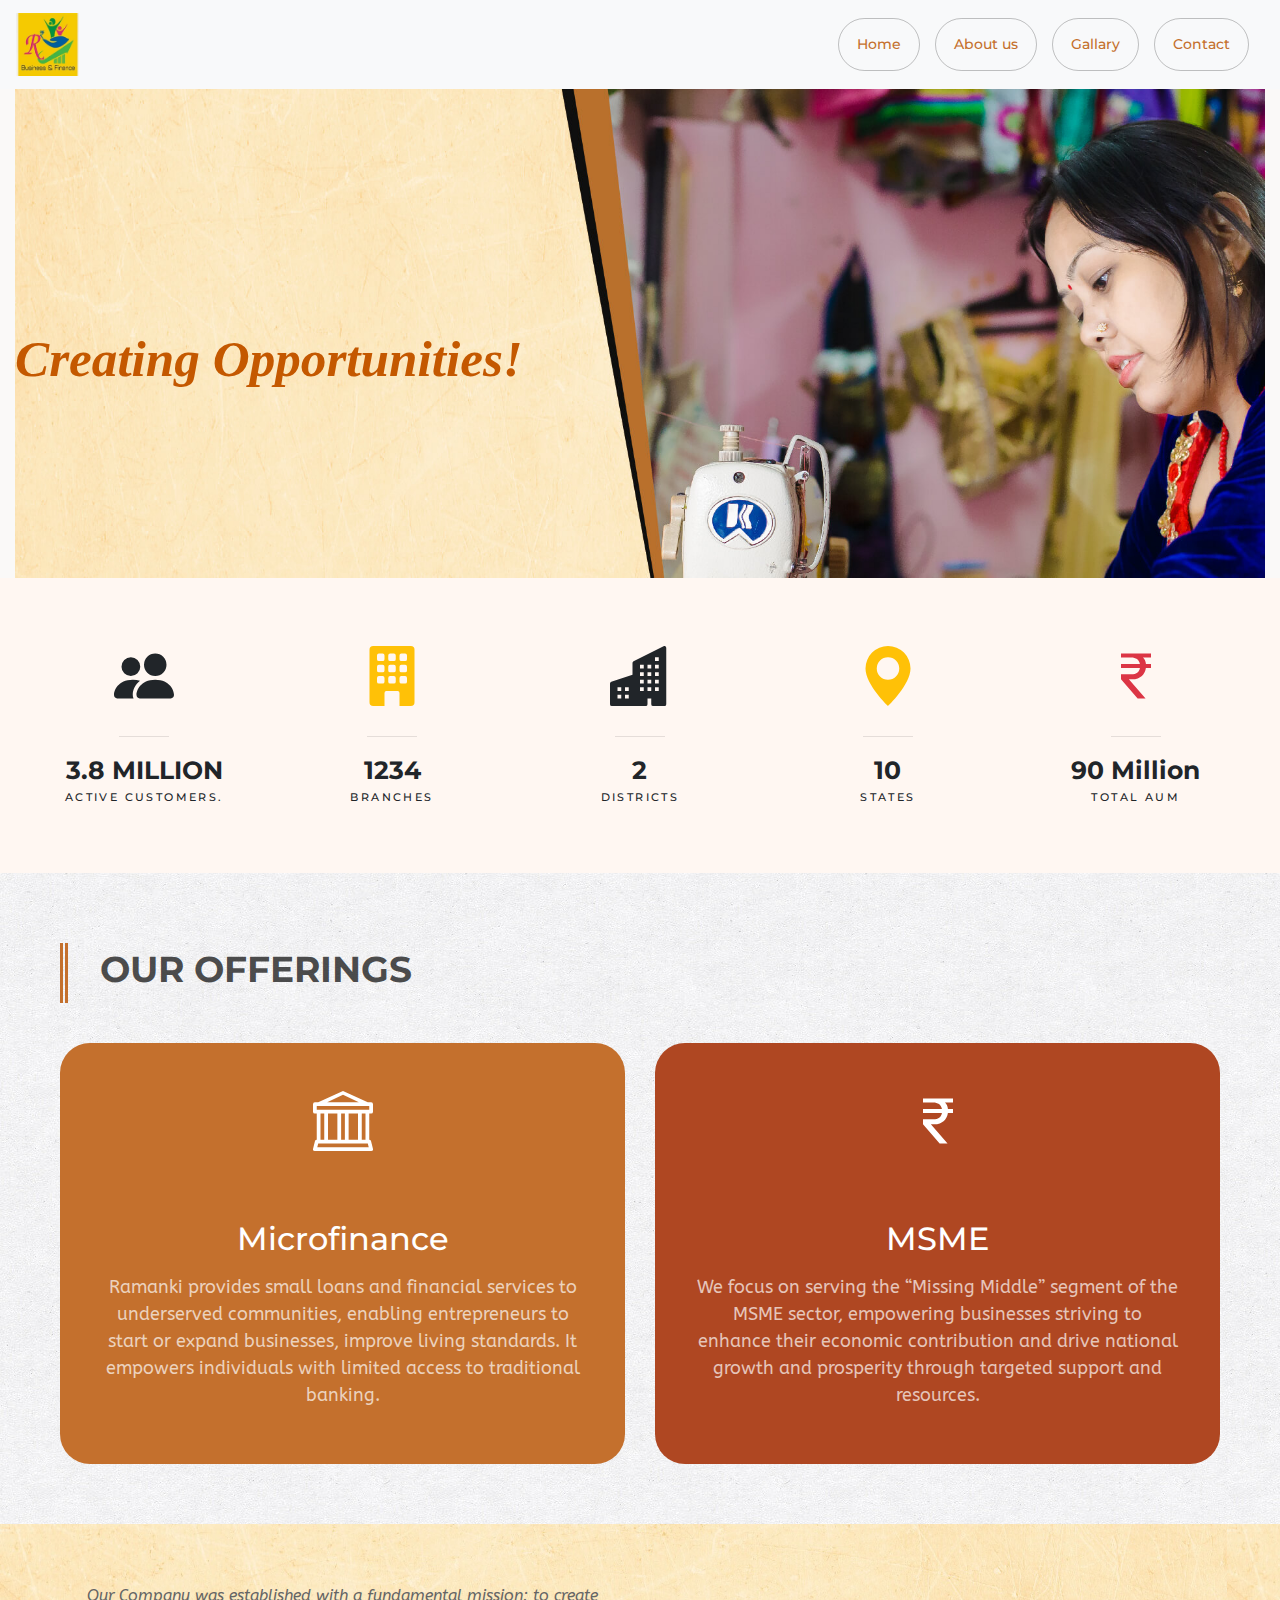
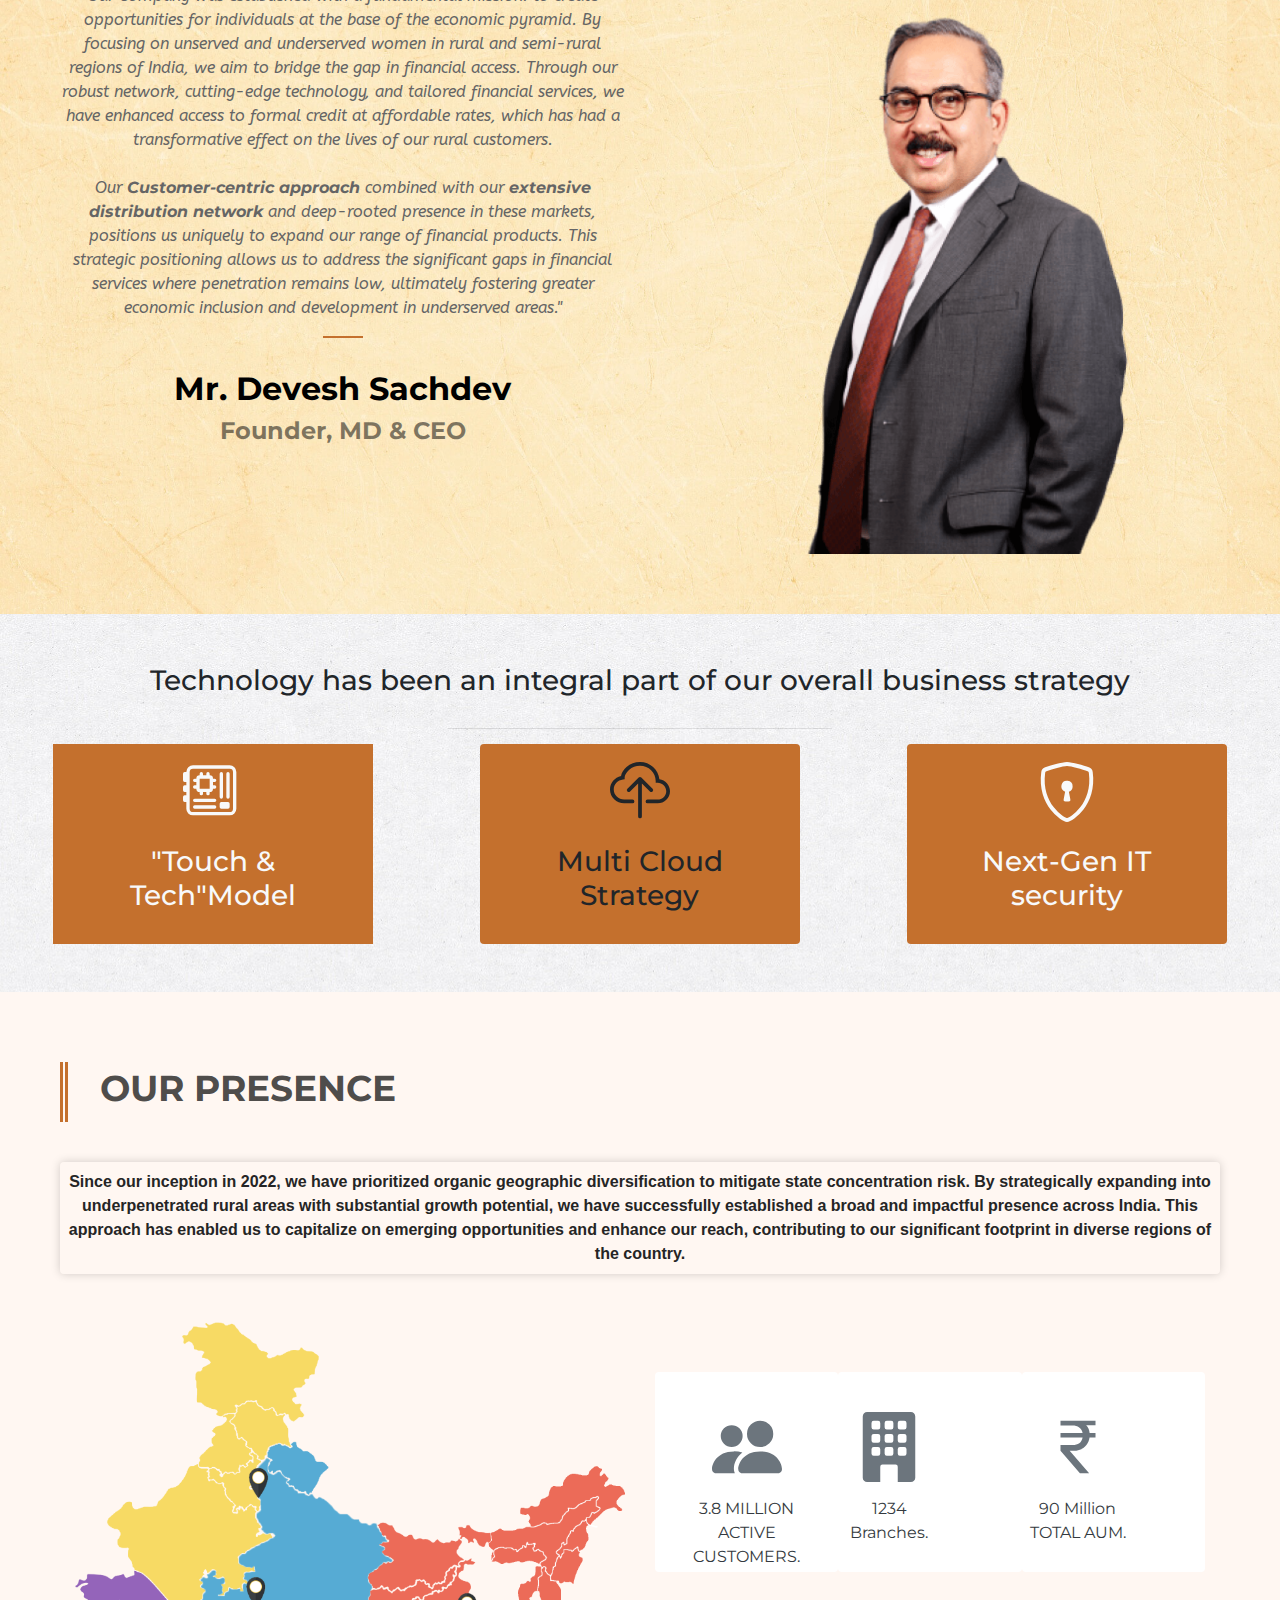
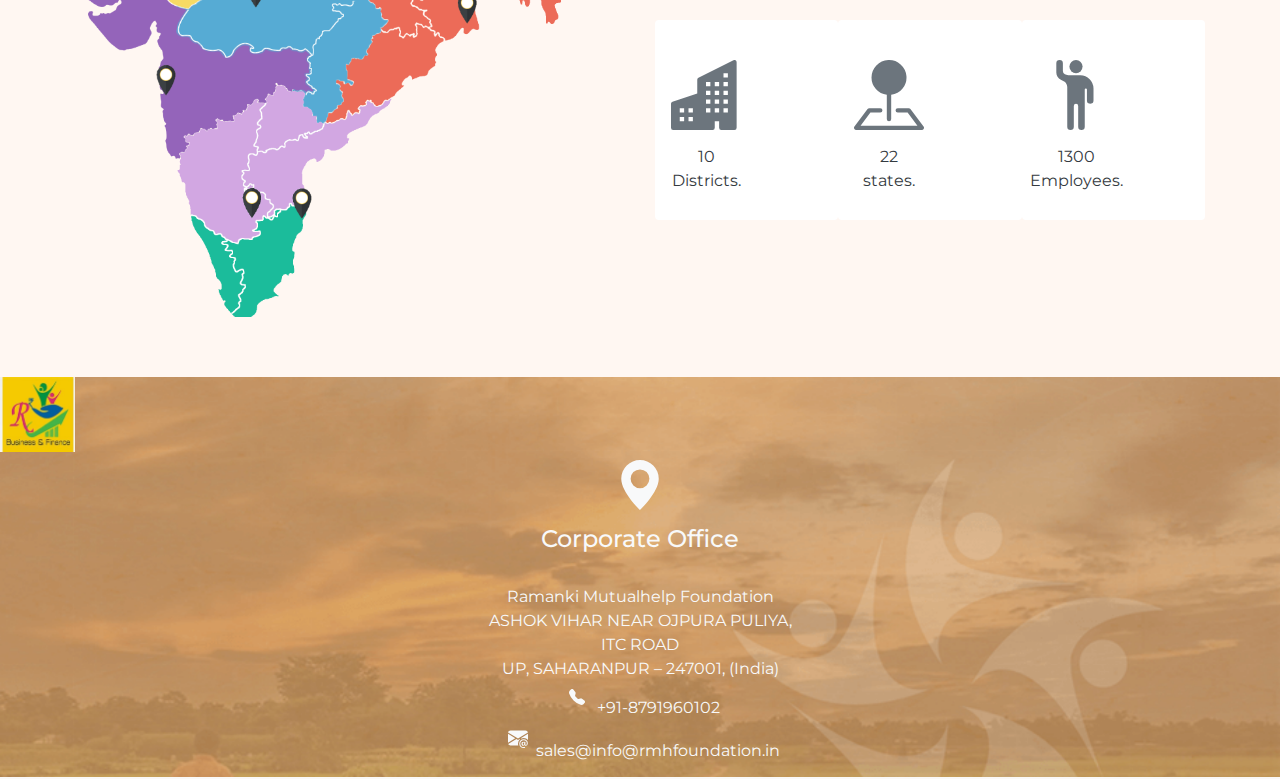
==== commit 0ed1a28a: "changes" ====
--- a/index.html
+++ b/index.html
@@ -4,16 +4,15 @@
 <head>
   <meta charset="utf-8">
   <meta name="viewport" content="width=device-width, initial-scale=1">
-  <title>finance</title>
-  <link href="https://cdn.jsdelivr.net/npm/bootstrap@5.3.3/dist/css/bootstrap.min.css" rel="stylesheet"
-    integrity="sha384-QWTKZyjpPEjISv5WaRU9OFeRpok6YctnYmDr5pNlyT2bRjXh0JMhjY6hW+ALEwIH" crossorigin="anonymous">
+  <title>Ramanki MutualHelp Foundation</title>
+  <link rel="stylesheet" href="https://cdn.jsdelivr.net/npm/bootstrap@4.0.0/dist/css/bootstrap.min.css"
+    integrity="sha384-Gn5384xqQ1aoWXA+058RXPxPg6fy4IWvTNh0E263XmFcJlSAwiGgFAW/dAiS6JXm" crossorigin="anonymous">
+  <!-- <link href="https://cdn.jsdelivr.net/npm/bootstrap@5.3.3/dist/css/bootstrap.min.css" rel="stylesheet"
+    integrity="sha384-QWTKZyjpPEjISv5WaRU9OFeRpok6YctnYmDr5pNlyT2bRjXh0JMhjY6hW+ALEwIH" crossorigin="anonymous"> -->
   <link rel="stylesheet" href="css/style.css">
   <link rel="preconnect" href="https://fonts.googleapis.com">
   <link rel="preconnect" href="https://fonts.gstatic.com" crossorigin>
-  <link href="https://fonts.googleapis.com/css2?family=Montserrat:ital,wght@0,100..900;1,100..900&display=swap"
-    rel="stylesheet">
-  <link rel="preconnect" href="https://fonts.googleapis.com">
-  <link rel="preconnect" href="https://fonts.gstatic.com" crossorigin>
+  <link href="https://fonts.googleapis.com/css2?family=ABeeZee:ital@0;1&display=swap" rel="stylesheet">
   <link
     href="https://fonts.googleapis.com/css2?family=ABeeZee:ital@0;1&family=Montserrat:ital,wght@0,100..900;1,100..900&display=swap"
     rel="stylesheet">
@@ -24,12 +23,36 @@
   <div id="main">
 
     <div id="page1">
-      <nav>
+      <nav class="navbar navbar-expand-lg navbar-light fixed-top">
+        <a class="navbar-brand mr-0" href="#"><img src="img/ramanki-logo.jpeg" class="w-25"></a>
+        <button class="navbar-toggler" type="button" data-toggle="collapse" data-target="#navbarSupportedContent"
+          aria-controls="navbarSupportedContent" aria-expanded="false" aria-label="Toggle navigation">
+          <span class="navbar-toggler-icon"></span>
+        </button>
+
+        <div class="collapse navbar-collapse" id="navbarSupportedContent">
+          <ul class="navbar-nav ml-auto">
+            <li class="nav-item active">
+              <a class="nav-link" href="index.html">Home</a>
+            </li>
+            <li class="nav-item">
+              <a class="nav-link" href="about.html">About us</a>
+            </li>
+            <li class="nav-item">
+              <a class="nav-link" href="careers.html">Gallary</a>
+            </li>
+            <li class="nav-item">
+              <a class="nav-link" href="#">Contact</a>
+            </li>
+
+          </ul>
+        </div>
+      </nav>
+      <!-- <nav>
         <div id="nav-part2">
           <h4><a href="#">Home</a></h4>
           <h4><a href="#">About us</a></h4>
           <h4><a href="#">Contact</a></h4>
-          <h4><a href="careers.html">Careers</a></h4>
         </div>
 
         <img src="img/RPS-Logo-2-Gray-L-1.png" height="80px" width="150px">
@@ -44,102 +67,133 @@
           <h4><a href="#">Apply Loan</a></h4>
         </div>
 
-      </nav>
-    </div>
-  </div>
-  <div class="container-fluid">
-    <div id="carouselExampleSlidesOnly" class="carousel slide " data-bs-ride="carousel">
-      <div class="carousel-inner">
+      </nav> -->
+    </div>
+
+  </div>
+  <div class="container-fluid mt-5">
+    <div id="carouselExampleControls" class="carousel slide" data-bs-ride="carousel">
+      <div class="carousel-inner mw-500">
         <div class="carousel-item active">
-          <img src="img/home-page-1-01.jpg" class="d-block" height="500px" width="100%">
+          <h1>Creating Opportunities!</h1>
+          <img src="img/home-page-1-01.jpg" class="d-block img-fluid" height="100%" width="100%">
         </div>
         <div class="carousel-item">
-          <img src="img/home-page-2-01.jpg" class="d-block " height="500px" width="100%">
-
-        </div>
-
-      </div>
-    </div>
-  </div>
-  <div class="container-fluid  p-3 ok">
-    <div class="row">
-      <div class="col-lg-3 col-md-12 text-center ok ">
-        <div class=" text-success text-opacity-75">
+          <img src="img/home-page-2-01.jpg" class="d-block img-fluid" height="100%" width="100%">
+        </div>
+      </div>
+    </div>
+  </div>
+
+  <div class="container-fluid p-60px ok">
+    <div class="row justify-content-between">
+      <div class="col-lg-2 col-md-12 text-center ok ">
+        <div class="icon text-opacity-75">
           <svg xmlns="http://www.w3.org/2000/svg" width="60" height="60" fill="currentColor" class="bi bi-people-fill"
             viewBox="0 0 16 16">
             <path
               d="M7 14s-1 0-1-1 1-4 5-4 5 3 5 4-1 1-1 1zm4-6a3 3 0 1 0 0-6 3 3 0 0 0 0 6m-5.784 6A2.24 2.24 0 0 1 5 13c0-1.355.68-2.75 1.936-3.72A6.3 6.3 0 0 0 5 9c-4 0-5 3-5 4s1 1 1 1zM4.5 8a2.5 2.5 0 1 0 0-5 2.5 2.5 0 0 0 0 5" />
           </svg>
         </div>
-        <p class="text-center text-opacity-50">
-        <h3><b>3.8 MILLION</b></h3>ACTIVE CUSTOMERS.</p>
-      </div>
-      <div class="col-lg-3  col-md-12 text-center ok">
-        <div class="text-secondary text-opacity-50">
+        <hr class="company-hr-line" />
+        <div class="text-center company-profile">
+          <span>3.8 MILLION</span>
+          <h2>ACTIVE CUSTOMERS.</h2>
+        </div>
+      </div>
+
+      <div class="col-lg-2  col-md-12 text-center ok">
+        <div class="icon text-warning text-opacity-50">
           <svg xmlns="http://www.w3.org/2000/svg" width="60" height="60" fill="currentColor" class="bi bi-building-fill"
             viewBox="0 0 16 16">
             <path
               d="M3 0a1 1 0 0 0-1 1v14a1 1 0 0 0 1 1h3v-3.5a.5.5 0 0 1 .5-.5h3a.5.5 0 0 1 .5.5V16h3a1 1 0 0 0 1-1V1a1 1 0 0 0-1-1zm1 2.5a.5.5 0 0 1 .5-.5h1a.5.5 0 0 1 .5.5v1a.5.5 0 0 1-.5.5h-1a.5.5 0 0 1-.5-.5zm3 0a.5.5 0 0 1 .5-.5h1a.5.5 0 0 1 .5.5v1a.5.5 0 0 1-.5.5h-1a.5.5 0 0 1-.5-.5zm3.5-.5h1a.5.5 0 0 1 .5.5v1a.5.5 0 0 1-.5.5h-1a.5.5 0 0 1-.5-.5v-1a.5.5 0 0 1 .5-.5M4 5.5a.5.5 0 0 1 .5-.5h1a.5.5 0 0 1 .5.5v1a.5.5 0 0 1-.5.5h-1a.5.5 0 0 1-.5-.5zM7.5 5h1a.5.5 0 0 1 .5.5v1a.5.5 0 0 1-.5.5h-1a.5.5 0 0 1-.5-.5v-1a.5.5 0 0 1 .5-.5m2.5.5a.5.5 0 0 1 .5-.5h1a.5.5 0 0 1 .5.5v1a.5.5 0 0 1-.5.5h-1a.5.5 0 0 1-.5-.5zM4.5 8h1a.5.5 0 0 1 .5.5v1a.5.5 0 0 1-.5.5h-1a.5.5 0 0 1-.5-.5v-1a.5.5 0 0 1 .5-.5m2.5.5a.5.5 0 0 1 .5-.5h1a.5.5 0 0 1 .5.5v1a.5.5 0 0 1-.5.5h-1a.5.5 0 0 1-.5-.5zm3.5-.5h1a.5.5 0 0 1 .5.5v1a.5.5 0 0 1-.5.5h-1a.5.5 0 0 1-.5-.5v-1a.5.5 0 0 1 .5-.5" />
           </svg>
         </div>
-        <p class="text-center">
-        <h3><b>1234</b></h3>BRANCHES.</p>
-      </div>
-      <div class="col-lg-3 col-md-12 text-center ok">
-        <div class="text-danger text-opacity-75">
+        <hr class="company-hr-line" />
+        <div class="text-center company-profile">
+          <span>1234</span>
+          <h2>BRANCHES</h2>
+        </div>
+
+      </div>
+
+      <div class="col-lg-2 col-md-12 text-center ok">
+        <div class="icon text-opacity-75">
           <svg xmlns="http://www.w3.org/2000/svg" width="60" height="60" fill="currentColor"
             class="bi bi-buildings-fill" viewBox="0 0 16 16">
             <path
               d="M15 .5a.5.5 0 0 0-.724-.447l-8 4A.5.5 0 0 0 6 4.5v3.14L.342 9.526A.5.5 0 0 0 0 10v5.5a.5.5 0 0 0 .5.5h9a.5.5 0 0 0 .5-.5V14h1v1.5a.5.5 0 0 0 .5.5h3a.5.5 0 0 0 .5-.5zM2 11h1v1H2zm2 0h1v1H4zm-1 2v1H2v-1zm1 0h1v1H4zm9-10v1h-1V3zM8 5h1v1H8zm1 2v1H8V7zM8 9h1v1H8zm2 0h1v1h-1zm-1 2v1H8v-1zm1 0h1v1h-1zm3-2v1h-1V9zm-1 2h1v1h-1zm-2-4h1v1h-1zm3 0v1h-1V7zm-2-2v1h-1V5zm1 0h1v1h-1z" />
           </svg>
         </div>
-        <p class="text-center">
-        <h3><b>10</b></h3>Districts.</p>
-      </div>
-      <div class="col-lg-3  col-md-12 text-center ok">
-        <div class="text-danger text-opacity-100">
+        <hr class="company-hr-line" />
+        <div class="text-center company-profile">
+          <span>2</span>
+          <h2>Districts</h2>
+        </div>
+
+      </div>
+
+      <div class="col-lg-2 col-md-12 text-center ok">
+        <div class="icon text-warning text-opacity-75">
+          <svg xmlns="http://www.w3.org/2000/svg" width="60" height="60" fill="currentColor" class="bi bi-geo-alt-fill"
+            viewBox="0 0 16 16">
+            <path d="M8 16s6-5.686 6-10A6 6 0 0 0 2 6c0 4.314 6 10 6 10m0-7a3 3 0 1 1 0-6 3 3 0 0 1 0 6" />
+          </svg>
+        </div>
+        <hr class="company-hr-line" />
+        <div class="text-center company-profile">
+          <span>10</span>
+          <h2>STATES</h2>
+        </div>
+
+      </div>
+
+      <div class="col-lg-2 col-md-12 text-center ok">
+        <div class="icon text-danger text-opacity-100">
           <svg xmlns="http://www.w3.org/2000/svg" width="60" height="60" fill="currentColor"
             class="bi bi-currency-rupee" viewBox="0 0 16 16">
             <path
               d="M4 3.06h2.726c1.22 0 2.12.575 2.325 1.724H4v1.051h5.051C8.855 7.001 8 7.558 6.788 7.558H4v1.317L8.437 14h2.11L6.095 8.884h.855c2.316-.018 3.465-1.476 3.688-3.049H12V4.784h-1.345c-.08-.778-.357-1.335-.793-1.732H12V2H4z" />
           </svg>
         </div>
-        <p class="text-center">
-        <h3><b>90 Million</b></h3> TOTAL AUM.</p>
-      </div>
-    </div>
-  </div>
-  <div class="container-fluid card card-background">
-    <div class="elementor-widget-container">
-
+        <hr class="company-hr-line" />
+        <div class="text-center company-profile">
+          <span>90 Million</span>
+          <h2>TOTAL AUM</h2>
+        </div>
+      </div>
+    </div>
+  </div>
+
+  <div class="container-fluid card card-background border-0 p-60px">
+    <div class="row elementor-widget-container">
       <h2>Our Offerings</h2>
     </div>
     <div class="row">
       <div class="col-lg-6 col-md-12">
-        <div class="card-body"
-          style="width:30rem; height: 25rem; background-color: #C4702D; border-radius: 30px 30px 30px 30px;">
+        <div class="card-body microfinance" style="background-color: #C4702D; border-radius: 30px 30px 30px 30px;">
           <div class="card-body">
-            <div class="svg text-center ">
+            <div class="svg text-center text-white">
               <svg xmlns="http://www.w3.org/2000/svg" width="60" height="60" fill="currentColor" class="bi bi-bank"
                 viewBox="0 0 16 16">
                 <path
                   d="m8 0 6.61 3h.89a.5.5 0 0 1 .5.5v2a.5.5 0 0 1-.5.5H15v7a.5.5 0 0 1 .485.38l.5 2a.498.498 0 0 1-.485.62H.5a.498.498 0 0 1-.485-.62l.5-2A.5.5 0 0 1 1 13V6H.5a.5.5 0 0 1-.5-.5v-2A.5.5 0 0 1 .5 3h.89zM3.777 3h8.447L8 1zM2 6v7h1V6zm2 0v7h2.5V6zm3.5 0v7h1V6zm2 0v7H12V6zM13 6v7h1V6zm2-1V4H1v1zm-.39 9H1.39l-.25 1h13.72z" />
               </svg>
             </div>
-            <p class="card-body ">
-            <h3 class="elementskit-info-box-title text-center opacity-100">Microfinance</h3>
+            <p class="card-body">
+            <h3 class="elementskit-info-box-title text-center">Microfinance</h3>
             </p>
-            <p class="opacity-75">Microfinance, also called microcredit, is the provision of small
-              credit to the low-income individuals
-              or groups who otherwise would have no other access to financial services.</p>
+            <p>Ramanki provides small loans and financial services to underserved communities, enabling
+              entrepreneurs to start or expand businesses, improve living standards. It
+              empowers individuals with limited access to traditional banking.</p>
           </div>
         </div>
       </div>
       <div class="col-lg-6 col-md-12 ">
-        <div class="card-body"
-          style="width:30rem; height: 25rem; background-color:#AF4722; border-radius: 30px 30px 30px 30px;">
+        <div class="card-body microfinance" style="background-color:#AF4722; border-radius: 30px 30px 30px 30px;">
           <div class="card-body">
-            <div class="svg text-center">
+            <div class="svg text-center text-white">
               <svg xmlns="http://www.w3.org/2000/svg" width="60" height="60" fill="currentColor"
                 class="bi bi-currency-rupee " viewBox="0 0 16 16">
                 <path
@@ -147,148 +201,97 @@
               </svg>
             </div>
             <p class="card-body">
-            <h3 class="elementskit-info-box-title text-center opacity-100">MSME</h3>
+            <h3 class="elementskit-info-box-title text-center">MSME</h3>
             </p>
-            <p class="opacity-75">We are focused to serve the “Missing Middle” segment of MSME sector, which is aspiring
-              to increase their
-              contribution in the economic growth and prosperity of our country. </p>
-          </div>
-        </div>
-      </div>
-    </div>
-  </div>
-  <div class="container-fluid MD-speech">
+            <p>We focus on serving the “Missing Middle” segment of the MSME sector, empowering businesses striving to
+              enhance their economic contribution and drive national growth and prosperity through targeted support and
+              resources. </p>
+          </div>
+        </div>
+      </div>
+    </div>
+  </div>
+
+  <div class="container-fluid MD-speech p-60px">
     <div class="row">
-      <div class="col-lg-6 col-md-12 text-speech">
-        <p class="fw-bolder lh-base fs-5 Md-speech">
-          "We founded our Company with the core idea of <b>Creating Opportunities</b> at the bottom of the pyramid,
-          and
-          we do so by providing financial services to unserved and underserved women in rural and semi-rural areas
-          across India. We believe that our network, technology and services have improved accessibility to formal
-          credit at affordable prices, thereby positively impacting the lives of our customers in rural India.
+      <div class="col-lg-6 col-md-12 text-speech text-center">
+        <p class="lh-base Md-speech">
+          Our Company was established with a fundamental mission: to create opportunities for individuals at the base of the economic pyramid. By focusing on unserved and underserved women in rural and semi-rural regions of India, we aim to bridge the gap in financial access. Through our robust network, cutting-edge technology, and tailored financial services, we have enhanced access to formal credit at affordable rates, which has had a transformative effect on the lives of our rural customers.
           <br><br>
-          Our <b>Customer-centric Model</b> and our ability to leverage our <b>Extensive Distribution Network</b> and
-          <b>Deep-Rooted Presence</b> in rural markets across India,&nbsp;makes us well placed to offer an increasing
-          variety of financial products in areas where financial services penetration remains limited."
+          Our <b>Customer-centric approach</b> combined with our <b>extensive distribution network</b> and deep-rooted presence in these markets, positions us uniquely to expand our range of financial products. This strategic positioning allows us to address the significant gaps in financial services where penetration remains low, ultimately fostering greater economic inclusion and development in underserved areas."
 
         </p>
-        <strong class="name">
-          <h4> aakash kumar</h4>
-        </strong>
-        <span class="name">
-          <h4> Founder, MD </h4>
+        <span class="elementskit-border-hr"></span>
+        <span class="elementskit-profile-info">
+          <strong class="elementskit-author-name">Mr. Devesh Sachdev</strong>
+          <span class="elementskit-author-des">Founder, MD &amp; CEO&ZeroWidthSpace;</span>
         </span>
       </div>
-      <div class="col-lg-6 col-md-12 boy text  ">
-        <img src="img/h1.png" height="600px" width="600px" class="rounded float-end img-fluid">
-      </div>
-
-    </div>
-  </div>
-
-  <div class="container-fluid ">
-    <div class="row card-background">
-      <h3 class="st ">Technology has been an integral part of our overall business strategy</h3>
-      <div class="story-block ">
-
-        <div
-          class="col-lg-3 col-md-12 story shadow-lg p-2 mb-5  rounded-start rounded-start-5 ms-5 text-center text-light">
-          <svg xmlns="http://www.w3.org/2000/svg" width="60" height="60" fill="currentColor" class="bi bi-motherboard"
-            viewBox="0 0 18 16">
-            <path
-              d="M11.5 2a.5.5 0 0 1 .5.5v7a.5.5 0 0 1-1 0v-7a.5.5 0 0 1 .5-.5m2 0a.5.5 0 0 1 .5.5v7a.5.5 0 0 1-1 0v-7a.5.5 0 0 1 .5-.5m-10 8a.5.5 0 0 0 0 1h6a.5.5 0 0 0 0-1zm0 2a.5.5 0 0 0 0 1h6a.5.5 0 0 0 0-1zM5 3a1 1 0 0 0-1 1h-.5a.5.5 0 0 0 0 1H4v1h-.5a.5.5 0 0 0 0 1H4a1 1 0 0 0 1 1v.5a.5.5 0 0 0 1 0V8h1v.5a.5.5 0 0 0 1 0V8a1 1 0 0 0 1-1h.5a.5.5 0 0 0 0-1H9V5h.5a.5.5 0 0 0 0-1H9a1 1 0 0 0-1-1v-.5a.5.5 0 0 0-1 0V3H6v-.5a.5.5 0 0 0-1 0zm0 1h3v3H5zm6.5 7a.5.5 0 0 0-.5.5v1a.5.5 0 0 0 .5.5h2a.5.5 0 0 0 .5-.5v-1a.5.5 0 0 0-.5-.5z" />
-            <path
-              d="M1 2a2 2 0 0 1 2-2h11a2 2 0 0 1 2 2v11a2 2 0 0 1-2 2H3a2 2 0 0 1-2-2v-2H.5a.5.5 0 0 1-.5-.5v-1A.5.5 0 0 1 .5 9H1V8H.5a.5.5 0 0 1-.5-.5v-1A.5.5 0 0 1 .5 6H1V5H.5a.5.5 0 0 1-.5-.5v-2A.5.5 0 0 1 .5 2zm1 11a1 1 0 0 0 1 1h11a1 1 0 0 0 1-1V2a1 1 0 0 0-1-1H3a1 1 0 0 0-1 1z" />
-          </svg>
-          <h3>"Touch &<br> Tech"Model</h3>
-        </div>
-        <div class="col-lg-3 col-md-12 story story2   shadow-lg p-2 mb-5  rounded rounded-start-5 text-center"><svg
-            xmlns="http://www.w3.org/2000/svg" width="60" height="60" fill="currentColor" class="bi bi-cloud-upload"
-            viewBox="0 0 16 16">
-            <path fill-rule="evenodd"
-              d="M4.406 1.342A5.53 5.53 0 0 1 8 0c2.69 0 4.923 2 5.166 4.579C14.758 4.804 16 6.137 16 7.773 16 9.569 14.502 11 12.687 11H10a.5.5 0 0 1 0-1h2.688C13.979 10 15 8.988 15 7.773c0-1.216-1.02-2.228-2.313-2.228h-.5v-.5C12.188 2.825 10.328 1 8 1a4.53 4.53 0 0 0-2.941 1.1c-.757.652-1.153 1.438-1.153 2.055v.448l-.445.049C2.064 4.805 1 5.952 1 7.318 1 8.785 2.23 10 3.781 10H6a.5.5 0 0 1 0 1H3.781C1.708 11 0 9.366 0 7.318c0-1.763 1.266-3.223 2.942-3.593.143-.863.698-1.723 1.464-2.383" />
-            <path fill-rule="evenodd"
-              d="M7.646 4.146a.5.5 0 0 1 .708 0l3 3a.5.5 0 0 1-.708.708L8.5 5.707V14.5a.5.5 0 0 1-1 0V5.707L5.354 7.854a.5.5 0 1 1-.708-.708z" />
-          </svg>
-          <h3>Multi Cloud<br> Strategy</h3>
-        </div>
-        <div class="col-lg-3 col-md-12 story shadow-lg p-2 mb-5  rounded rounded-start-5 text-center text-light">
-          <svg xmlns="http://www.w3.org/2000/svg" width="60" height="60" fill="currentColor" class="bi bi-shield-lock"
-            viewBox="0 0 16 16">
-            <path
-              d="M5.338 1.59a61 61 0 0 0-2.837.856.48.48 0 0 0-.328.39c-.554 4.157.726 7.19 2.253 9.188a10.7 10.7 0 0 0 2.287 2.233c.346.244.652.42.893.533q.18.085.293.118a1 1 0 0 0 .101.025 1 1 0 0 0 .1-.025q.114-.034.294-.118c.24-.113.547-.29.893-.533a10.7 10.7 0 0 0 2.287-2.233c1.527-1.997 2.807-5.031 2.253-9.188a.48.48 0 0 0-.328-.39c-.651-.213-1.75-.56-2.837-.855C9.552 1.29 8.531 1.067 8 1.067c-.53 0-1.552.223-2.662.524zM5.072.56C6.157.265 7.31 0 8 0s1.843.265 2.928.56c1.11.3 2.229.655 2.887.87a1.54 1.54 0 0 1 1.044 1.262c.596 4.477-.787 7.795-2.465 9.99a11.8 11.8 0 0 1-2.517 2.453 7 7 0 0 1-1.048.625c-.28.132-.581.24-.829.24s-.548-.108-.829-.24a7 7 0 0 1-1.048-.625 11.8 11.8 0 0 1-2.517-2.453C1.928 10.487.545 7.169 1.141 2.692A1.54 1.54 0 0 1 2.185 1.43 63 63 0 0 1 5.072.56" />
-            <path
-              d="M9.5 6.5a1.5 1.5 0 0 1-1 1.415l.385 1.99a.5.5 0 0 1-.491.595h-.788a.5.5 0 0 1-.49-.595l.384-1.99a1.5 1.5 0 1 1 2-1.415" />
-          </svg>
-          <h3>Next-Gen IT <br>security</h3>
-        </div>
-      </div>
-    </div>
-  </div>
-  <div class="container-fluid video">
-    <h2 class="video" >Client stories</h2>
-    <div class="row card-video">
-      
-        <div class="col-4 ">
-          <div class="card2" style="width: 18rem;">
-            <img src="img/image001-1-pckgrderqsnzlhct8wnc8i2udvygbp3k7z8f7qs3q4.png" class="card-img-top"
-              height="250px" width="250px">
-            <div class="card-body">
-
-              <a href="#" class="btn">
-                <h3 class="card-title">Anjali</h3>
-              </a>
-            </div>
-          </div>
-        </div>
-        <div class="col-4 ">
-          <div class="card2" style="width: 18rem;">
-            <img src="img/Screenshot-2024-05-10-131459.png" class="card-img-top" height="250px" width="250px">
-            <div class="card-body">
-
-              <a href="#" class="btn">
-                <h3 class="card-title">Pooja</h3>
-              </a>
-            </div>
-          </div>
-        </div>
-        <div class="col-4 ">
-          <div class="card2" style="width: 18rem;">
-            <img src="img/Screenshot-2024-05-10-130426-2.png" class="card-img-top" height="250px" width="250px">
-            <div class="card-body">
-
-              <a href="#" class="btn">
-                <h3 class="card-title">Bilkishan</h3>
-              </a>
-            </div>
-          </div>
-        </div>
-      
-    </div>
-
-  </div>
-  <div class="container-fluid branches">
-    <div>
-      <h2 class="elementor-heading-title elementor-size-default">our presence</h2>
-    </div>
-    <div class="elementor-widget-container  rounded-4 text-center m-5 lh-lg fs-6  shadow-lg p-2 mb-5  rounded">
-      <span lang="EN-IN" class="map-speech ">We have prioritized organic geographic diversification since our inception
-        in
-        2010, with a focus on strategic management of state <br> concentration risk by expanding into underpenetrated
-        rural
-        areas that offer significant growth opportunities. As a result, we have <br> achieved a significant footprint
-        across
-        India.<u></u><u></u></span>
+      <div class="col-lg-6 col-md-12 boy text">
+        <img decoding="async" src="img/h1.png" height="576" width="571" class="rounded float-end img-fluid">
+      </div>
+
+    </div>
+  </div>
+
+  <div class="container-fluid">
+    <div class="row card-background justify-content-center">
+      <h3 class="st">Technology has been an integral part of our overall business strategy</h3>
+      <hr class="company-hr-line" />
+
+      <div class="container-fluid">
+        <div class="row justify-content-center">
+          <div class="col-lg-3 col-md-12 story shadow-lg mb-5 rounded-start rounded-start-5 text-center text-light">
+            <svg xmlns="http://www.w3.org/2000/svg" width="60" height="60" fill="currentColor" class="bi bi-motherboard"
+              viewBox="0 0 18 16">
+              <path
+                d="M11.5 2a.5.5 0 0 1 .5.5v7a.5.5 0 0 1-1 0v-7a.5.5 0 0 1 .5-.5m2 0a.5.5 0 0 1 .5.5v7a.5.5 0 0 1-1 0v-7a.5.5 0 0 1 .5-.5m-10 8a.5.5 0 0 0 0 1h6a.5.5 0 0 0 0-1zm0 2a.5.5 0 0 0 0 1h6a.5.5 0 0 0 0-1zM5 3a1 1 0 0 0-1 1h-.5a.5.5 0 0 0 0 1H4v1h-.5a.5.5 0 0 0 0 1H4a1 1 0 0 0 1 1v.5a.5.5 0 0 0 1 0V8h1v.5a.5.5 0 0 0 1 0V8a1 1 0 0 0 1-1h.5a.5.5 0 0 0 0-1H9V5h.5a.5.5 0 0 0 0-1H9a1 1 0 0 0-1-1v-.5a.5.5 0 0 0-1 0V3H6v-.5a.5.5 0 0 0-1 0zm0 1h3v3H5zm6.5 7a.5.5 0 0 0-.5.5v1a.5.5 0 0 0 .5.5h2a.5.5 0 0 0 .5-.5v-1a.5.5 0 0 0-.5-.5z" />
+              <path
+                d="M1 2a2 2 0 0 1 2-2h11a2 2 0 0 1 2 2v11a2 2 0 0 1-2 2H3a2 2 0 0 1-2-2v-2H.5a.5.5 0 0 1-.5-.5v-1A.5.5 0 0 1 .5 9H1V8H.5a.5.5 0 0 1-.5-.5v-1A.5.5 0 0 1 .5 6H1V5H.5a.5.5 0 0 1-.5-.5v-2A.5.5 0 0 1 .5 2zm1 11a1 1 0 0 0 1 1h11a1 1 0 0 0 1-1V2a1 1 0 0 0-1-1H3a1 1 0 0 0-1 1z" />
+            </svg>
+            <h3>"Touch &<br> Tech"Model</h3>
+          </div>
+          <div class="col-lg-3 col-md-12 story shadow-lg mb-5 rounded rounded-start-5 text-center">
+            <svg xmlns="http://www.w3.org/2000/svg" width="60" height="60" fill="currentColor"
+              class="bi bi-cloud-upload" viewBox="0 0 16 16">
+              <path fill-rule="evenodd"
+                d="M4.406 1.342A5.53 5.53 0 0 1 8 0c2.69 0 4.923 2 5.166 4.579C14.758 4.804 16 6.137 16 7.773 16 9.569 14.502 11 12.687 11H10a.5.5 0 0 1 0-1h2.688C13.979 10 15 8.988 15 7.773c0-1.216-1.02-2.228-2.313-2.228h-.5v-.5C12.188 2.825 10.328 1 8 1a4.53 4.53 0 0 0-2.941 1.1c-.757.652-1.153 1.438-1.153 2.055v.448l-.445.049C2.064 4.805 1 5.952 1 7.318 1 8.785 2.23 10 3.781 10H6a.5.5 0 0 1 0 1H3.781C1.708 11 0 9.366 0 7.318c0-1.763 1.266-3.223 2.942-3.593.143-.863.698-1.723 1.464-2.383" />
+              <path fill-rule="evenodd"
+                d="M7.646 4.146a.5.5 0 0 1 .708 0l3 3a.5.5 0 0 1-.708.708L8.5 5.707V14.5a.5.5 0 0 1-1 0V5.707L5.354 7.854a.5.5 0 1 1-.708-.708z" />
+            </svg>
+            <h3>Multi Cloud<br> Strategy</h3>
+          </div>
+          <div class="col-lg-3 col-md-12 story shadow-lg mb-5 rounded rounded-start-5 text-center text-light">
+            <svg xmlns="http://www.w3.org/2000/svg" width="60" height="60" fill="currentColor" class="bi bi-shield-lock"
+              viewBox="0 0 16 16">
+              <path
+                d="M5.338 1.59a61 61 0 0 0-2.837.856.48.48 0 0 0-.328.39c-.554 4.157.726 7.19 2.253 9.188a10.7 10.7 0 0 0 2.287 2.233c.346.244.652.42.893.533q.18.085.293.118a1 1 0 0 0 .101.025 1 1 0 0 0 .1-.025q.114-.034.294-.118c.24-.113.547-.29.893-.533a10.7 10.7 0 0 0 2.287-2.233c1.527-1.997 2.807-5.031 2.253-9.188a.48.48 0 0 0-.328-.39c-.651-.213-1.75-.56-2.837-.855C9.552 1.29 8.531 1.067 8 1.067c-.53 0-1.552.223-2.662.524zM5.072.56C6.157.265 7.31 0 8 0s1.843.265 2.928.56c1.11.3 2.229.655 2.887.87a1.54 1.54 0 0 1 1.044 1.262c.596 4.477-.787 7.795-2.465 9.99a11.8 11.8 0 0 1-2.517 2.453 7 7 0 0 1-1.048.625c-.28.132-.581.24-.829.24s-.548-.108-.829-.24a7 7 0 0 1-1.048-.625 11.8 11.8 0 0 1-2.517-2.453C1.928 10.487.545 7.169 1.141 2.692A1.54 1.54 0 0 1 2.185 1.43 63 63 0 0 1 5.072.56" />
+              <path
+                d="M9.5 6.5a1.5 1.5 0 0 1-1 1.415l.385 1.99a.5.5 0 0 1-.491.595h-.788a.5.5 0 0 1-.49-.595l.384-1.99a1.5 1.5 0 1 1 2-1.415" />
+            </svg>
+            <h3>Next-Gen IT <br>security</h3>
+          </div>
+        </div>
+      </div>
+
+    </div>
+  </div>
+  <div class="container-fluid branches p-60px">
+    <div class="row elementor-widget-container">
+      <h2>our presence</h2>
+    </div>
+    <div class="our-presenece rounded-4 text-center lh-lg fs-6 shadow-lg p-2 mb-5 rounded">
+      <span lang="EN-IN" class="map-speech">Since our inception in 2022, we have prioritized organic geographic diversification to mitigate state concentration risk. By strategically expanding into underpenetrated rural areas with substantial growth potential, we have successfully established a broad and impactful presence across India. This approach has enabled us to capitalize on emerging opportunities and enhance our reach, contributing to our significant footprint in diverse regions of the country.<u></u><u></u></span>
     </div>
     <div class="container-fluid">
       <div class="row">
-        <div class="col-lg-6 ">
+        <div class="col-lg-6">
           <img src="img/map.png" class="img-fluid" alt="map">
         </div>
         <div class="col-lg-6 mt-8">
-          <div class="container-fluid ">
-            <div class="row">
-              <div class="col-4 map-side shadow-lg p-2 mb-5  rounded">
+          <div class="container-fluid">
+            <div class="row justify-content-center">
+              <div class="col map-side shadow-lg p-2 mb-5 rounded">
                 <div class="icon text-secondary text-opacity-40 text-center ms-4 mt-4">
                   <svg xmlns="http://www.w3.org/2000/svg" width="70" height="70" fill="currentColor"
                     class="bi bi-people-fill" viewBox="0 0 16 16">
@@ -299,7 +302,7 @@
                     3.8 MILLION<br>ACTIVE CUSTOMERS.</p>
                 </div>
               </div>
-              <div class="col-4 map-side  shadow-lg p-2 mb-5  rounded">
+              <div class="col map-side shadow-lg p-2 mb-5 rounded">
                 <div class="icon text-secondary text-opacity-40 text-center ms-5 mt-4">
                   <svg xmlns="http://www.w3.org/2000/svg" width="70" height="70" fill="currentColor"
                     class="bi bi-building-fill" viewBox="0 0 16 16">
@@ -310,7 +313,7 @@
                     1234<br>Branches.</p>
                 </div>
               </div>
-              <div class="col-4 map-side shadow-lg p-2 mb-5  rounded">
+              <div class="col map-side shadow-lg p-2 mb-5 rounded">
                 <div class="icon text-secondary text-opacity-40 text-center ms-4 mt-4">
                   <svg xmlns="http://www.w3.org/2000/svg" width="70" height="70" fill="currentColor"
                     class="bi bi-currency-rupee" viewBox="0 0 16 16">
@@ -323,9 +326,10 @@
               </div>
             </div>
           </div>
-          <div class="container-fluid ">
-            <div class="row">
-              <div class="col-4 map-side shadow-lg p-2 mb-5  rounded">
+
+          <div class="container-fluid">
+            <div class="row justify-content-center">
+              <div class="col map-side shadow-lg p-2 mb-5 rounded">
                 <div class="icon text-secondary text-opacity-40 text-center ms-5 mt-4">
                   <svg xmlns="http://www.w3.org/2000/svg" width="70" height="70" fill="currentColor"
                     class="bi bi-buildings-fill" viewBox="0 0 16 16">
@@ -338,7 +342,7 @@
                 </div>
               </div>
 
-              <div class=" col-4 map-side shadow-lg p-2 mb-5  rounded">
+              <div class="col map-side shadow-lg p-2 mb-5 rounded">
                 <div class="icon text-secondary text-opacity-40 text-center ms-5 mt-4">
                   <svg xmlns="http://www.w3.org/2000/svg" width="70" height="70" fill="currentColor"
                     class="bi bi-pin-map-fill" viewBox="0 0 16 16">
@@ -352,7 +356,8 @@
                     22 <br>states.</p>
                 </div>
               </div>
-              <div class=" col-4 map-side shadow-lg p-2 mb-5  rounded">
+
+              <div class="col map-side shadow-lg p-2 mb-5 rounded">
                 <div class="icon text-secondary text-opacity-40 text-center ms-5 mt-4">
                   <svg xmlns="http://www.w3.org/2000/svg" width="70" height="70" fill="currentColor"
                     class="bi bi-person-raised-hand" viewBox="0 0 16 16">
@@ -372,118 +377,54 @@
     </div>
   </div>
   </div>
-  <footer class="footer">
-    <div class="logo">
-      <img src="img/RPS-Logo-2-Gray-L-1.png" class="img-fluid img-thumbnail" alt="rps logo" width="150" height="100">
-    </div>
-
-
-    <div class="container text-center text-light">
-      <div class="row">
-        <div class="col"><svg xmlns="http://www.w3.org/2000/svg" width="50" height="50" fill="currentColor"
-            class="bi bi-geo-alt-fill" viewBox="0 0 16 16">
-            <path d="M8 16s6-5.686 6-10A6 6 0 0 0 2 6c0 4.314 6 10 6 10m0-7a3 3 0 1 1 0-6 3 3 0 0 1 0 6" />
-          </svg>
-
-          <h4>Corporate Office</h4><br>
-          <p>RPS LED LIGHTS<br>
-            Tulsi nagar,<br>Rps led <br>
-            Muzaffarnagar – 251001, (India)<br>
-
-            <svg xmlns="http://www.w3.org/2000/svg" width="16" height="16" fill="currentColor"
-              class="bi bi-telephone-fill" viewBox="0 0 16 16">
-              <path fill-rule="evenodd"
-                d="M1.885.511a1.745 1.745 0 0 1 2.61.163L6.29 2.98c.329.423.445.974.315 1.494l-.547 2.19a.68.68 0 0 0 .178.643l2.457 2.457a.68.68 0 0 0 .644.178l2.189-.547a1.75 1.75 0 0 1 1.494.315l2.306 1.794c.829.645.905 1.87.163 2.611l-1.034 1.034c-.74.74-1.846 1.065-2.877.702a18.6 18.6 0 0 1-7.01-4.42 18.6 18.6 0 0 1-4.42-7.009c-.362-1.03-.037-2.137.703-2.877z" />
-            </svg> +91-8218760904<br><svg xmlns="http://www.w3.org/2000/svg" width="20" height="20" fill="currentColor"
-              class="bi bi-envelope-at-fill" viewBox="0 0 16 16">
-              <path
-                d="M2 2A2 2 0 0 0 .05 3.555L8 8.414l7.95-4.859A2 2 0 0 0 14 2zm-2 9.8V4.698l5.803 3.546zm6.761-2.97-6.57 4.026A2 2 0 0 0 2 14h6.256A4.5 4.5 0 0 1 8 12.5a4.49 4.49 0 0 1 1.606-3.446l-.367-.225L8 9.586zM16 9.671V4.697l-5.803 3.546.338.208A4.5 4.5 0 0 1 12.5 8c1.414 0 2.675.652 3.5 1.671" />
-              <path
-                d="M15.834 12.244c0 1.168-.577 2.025-1.587 2.025-.503 0-1.002-.228-1.12-.648h-.043c-.118.416-.543.643-1.015.643-.77 0-1.259-.542-1.259-1.434v-.529c0-.844.481-1.4 1.26-1.4.585 0 .87.333.953.63h.03v-.568h.905v2.19c0 .272.18.42.411.42.315 0 .639-.415.639-1.39v-.118c0-1.277-.95-2.326-2.484-2.326h-.04c-1.582 0-2.64 1.067-2.64 2.724v.157c0 1.867 1.237 2.654 2.57 2.654h.045c.507 0 .935-.07 1.18-.18v.731c-.219.1-.643.175-1.237.175h-.044C10.438 16 9 14.82 9 12.646v-.214C9 10.36 10.421 9 12.485 9h.035c2.12 0 3.314 1.43 3.314 3.034zm-4.04.21v.227c0 .586.227.8.581.8.31 0 .564-.17.564-.743v-.367c0-.516-.275-.708-.572-.708-.346 0-.573.245-.573.791" />
-            </svg>consumercare@rpslights.in
-          </p>
-
-          <nav class="navbar navbar-light bg-light">
-            <div class="container-fluid">
-              <form class="d-flex">
-                <input class="form-control me-2" type="search" placeholder="Search" aria-label="Search">
-                <button class="btn btn-outline-success" type="submit">Search</button>
-              </form>
-            </div>
-          </nav>
-        </div>
-        <div class="col"><svg xmlns="http://www.w3.org/2000/svg" width="50" height="50" fill="currentColor"
-            class="bi bi-person-vcard-fill" viewBox="0 0 16 16">
-            <path
-              d="M0 4a2 2 0 0 1 2-2h12a2 2 0 0 1 2 2v8a2 2 0 0 1-2 2H2a2 2 0 0 1-2-2zm9 1.5a.5.5 0 0 0 .5.5h4a.5.5 0 0 0 0-1h-4a.5.5 0 0 0-.5.5M9 8a.5.5 0 0 0 .5.5h4a.5.5 0 0 0 0-1h-4A.5.5 0 0 0 9 8m1 2.5a.5.5 0 0 0 .5.5h3a.5.5 0 0 0 0-1h-3a.5.5 0 0 0-.5.5m-1 2C9 10.567 7.21 9 5 9c-2.086 0-3.8 1.398-3.984 3.181A1 1 0 0 0 2 13h6.96q.04-.245.04-.5M7 6a2 2 0 1 0-4 0 2 2 0 0 0 4 0" />
-          </svg>
-          <h4>Customer Care</h4>
-          <p>If you have any issue with Lighting <br>| Fans | wire | <br>Switch & socket |
-            <br>Home
-            Appliances Products you can <br>contact us on our customer care number<br> <svg
-              xmlns="http://www.w3.org/2000/svg" width="16" height="16" fill="currentColor" class="bi bi-telephone-fill"
-              viewBox="0 0 16 16">
-              <path fill-rule="evenodd"
-                d="M1.885.511a1.745 1.745 0 0 1 2.61.163L6.29 2.98c.329.423.445.974.315 1.494l-.547 2.19a.68.68 0 0 0 .178.643l2.457 2.457a.68.68 0 0 0 .644.178l2.189-.547a1.75 1.75 0 0 1 1.494.315l2.306 1.794c.829.645.905 1.87.163 2.611l-1.034 1.034c-.74.74-1.846 1.065-2.877.702a18.6 18.6 0 0 1-7.01-4.42 18.6 18.6 0 0 1-4.42-7.009c-.362-1.03-.037-2.137.703-2.877z" />
-            </svg>+91-8218760904
-
-            <br>
-            <svg xmlns="http://www.w3.org/2000/svg" width="16" height="16" fill="currentColor"
-              class="bi bi-telephone-fill" viewBox="0 0 16 16">
-              <path fill-rule="evenodd"
-                d="M1.885.511a1.745 1.745 0 0 1 2.61.163L6.29 2.98c.329.423.445.974.315 1.494l-.547 2.19a.68.68 0 0 0 .178.643l2.457 2.457a.68.68 0 0 0 .644.178l2.189-.547a1.75 1.75 0 0 1 1.494.315l2.306 1.794c.829.645.905 1.87.163 2.611l-1.034 1.034c-.74.74-1.846 1.065-2.877.702a18.6 18.6 0 0 1-7.01-4.42 18.6 18.6 0 0 1-4.42-7.009c-.362-1.03-.037-2.137.703-2.877z" />
-            </svg>+91-8285737478
-          </p>
-        </div>
-        <div class="col"><svg xmlns="http://www.w3.org/2000/svg" width="50" height="50" fill="currentColor"
-            class="bi bi-camera-reels-fill" viewBox="0 0 16 16">
-            <path d="M6 3a3 3 0 1 1-6 0 3 3 0 0 1 6 0" />
-            <path d="M9 6a3 3 0 1 1 0-6 3 3 0 0 1 0 6" />
-            <path
-              d="M9 6h.5a2 2 0 0 1 1.983 1.738l3.11-1.382A1 1 0 0 1 16 7.269v7.462a1 1 0 0 1-1.406.913l-3.111-1.382A2 2 0 0 1 9.5 16H2a2 2 0 0 1-2-2V8a2 2 0 0 1 2-2z" />
-          </svg>
-          <h4>Media Corner</h4><br>
-          <p>Consumer Lighting<br fans<br>Switch & socket
-            <br>
-            PVC Pipes<br>
-            Rps led Price List<br>
-            CCMS HR<br>
-            Water Heater<br>
-            Consumer Durable
-          </p>
-        </div>
-      </div>
-    </div>
-  </footer>
-  <div class="last text-light ">
-    <div class="icon2">
-      <svg xmlns="http://www.w3.org/2000/svg" width="25" height="25" fill="currentColor" class="bi bi-telephone-fill"
-        viewBox="0 0 16 16">
-        <path fill-rule="evenodd"
-          d="M1.885.511a1.745 1.745 0 0 1 2.61.163L6.29 2.98c.329.423.445.974.315 1.494l-.547 2.19a.68.68 0 0 0 .178.643l2.457 2.457a.68.68 0 0 0 .644.178l2.189-.547a1.75 1.75 0 0 1 1.494.315l2.306 1.794c.829.645.905 1.87.163 2.611l-1.034 1.034c-.74.74-1.846 1.065-2.877.702a18.6 18.6 0 0 1-7.01-4.42 18.6 18.6 0 0 1-4.42-7.009c-.362-1.03-.037-2.137.703-2.877z" />
-      </svg> +91-124-6910500
-    </div>
-    <svg xmlns="http://www.w3.org/2000/svg" width="25" height="25" fill="currentColor" class="bi bi-geo-alt-fill"
-      viewBox="0 0 16 16">
-      <path d="M8 16s6-5.686 6-10A6 6 0 0 0 2 6c0 4.314 6 10 6 10m0-7a3 3 0 1 1 0-6 3 3 0 0 1 0 6" />
-    </svg>delhi,gurugram
-    <p class="text"><svg xmlns="http://www.w3.org/2000/svg" width="25" height="25" fill="currentColor"
-        class="bi bi-envelope-at-fill" viewBox="0 0 16 16">
-        <path
-          d="M2 2A2 2 0 0 0 .05 3.555L8 8.414l7.95-4.859A2 2 0 0 0 14 2zm-2 9.8V4.698l5.803 3.546zm6.761-2.97-6.57 4.026A2 2 0 0 0 2 14h6.256A4.5 4.5 0 0 1 8 12.5a4.49 4.49 0 0 1 1.606-3.446l-.367-.225L8 9.586zM16 9.671V4.697l-5.803 3.546.338.208A4.5 4.5 0 0 1 12.5 8c1.414 0 2.675.652 3.5 1.671" />
-        <path
-          d="M15.834 12.244c0 1.168-.577 2.025-1.587 2.025-.503 0-1.002-.228-1.12-.648h-.043c-.118.416-.543.643-1.015.643-.77 0-1.259-.542-1.259-1.434v-.529c0-.844.481-1.4 1.26-1.4.585 0 .87.333.953.63h.03v-.568h.905v2.19c0 .272.18.42.411.42.315 0 .639-.415.639-1.39v-.118c0-1.277-.95-2.326-2.484-2.326h-.04c-1.582 0-2.64 1.067-2.64 2.724v.157c0 1.867 1.237 2.654 2.57 2.654h.045c.507 0 .935-.07 1.18-.18v.731c-.219.1-.643.175-1.237.175h-.044C10.438 16 9 14.82 9 12.646v-.214C9 10.36 10.421 9 12.485 9h.035c2.12 0 3.314 1.43 3.314 3.034zm-4.04.21v.227c0 .586.227.8.581.8.31 0 .564-.17.564-.743v-.367c0-.516-.275-.708-.572-.708-.346 0-.573.245-.573.791" />
-      </svg> customercare@
-      fusionmicrofinance.com<br></p>
-    <p class="opacity-25">
-      © All rights reserved. Made by <i>ankitkapil</i></p>
-
-  </div>
-
-
-  <script src="https://cdn.jsdelivr.net/npm/bootstrap@5.3.3/dist/js/bootstrap.bundle.min.js"
-    integrity="sha384-YvpcrYf0tY3lHB60NNkmXc5s9fDVZLESaAA55NDzOxhy9GkcIdslK1eN7N6jIeHz"
+
+
+  <script src="https://code.jquery.com/jquery-3.2.1.slim.min.js"
+    integrity="sha384-KJ3o2DKtIkvYIK3UENzmM7KCkRr/rE9/Qpg6aAZGJwFDMVNA/GpGFF93hXpG5KkN"
+    crossorigin="anonymous"></script>
+  <script src="https://cdn.jsdelivr.net/npm/popper.js@1.12.9/dist/umd/popper.min.js"
+    integrity="sha384-ApNbgh9B+Y1QKtv3Rn7W3mgPxhU9K/ScQsAP7hUibX39j7fakFPskvXusvfa0b4Q"
+    crossorigin="anonymous"></script>
+  <script src="https://cdn.jsdelivr.net/npm/bootstrap@4.0.0/dist/js/bootstrap.min.js"
+    integrity="sha384-JZR6Spejh4U02d8jOt6vLEHfe/JQGiRRSQQxSfFWpi1MquVdAyjUar5+76PVCmYl"
     crossorigin="anonymous"></script>
 </body>
+<footer class="footer">
+  <div class="logo">
+    <img src="img/ramanki-logo.jpeg" class="img-fluid" width="75" alt="rps logo">
+  </div>
+
+
+  <div class="container text-center text-light">
+    <div class="row">
+      <div class="col">
+        <svg xmlns="http://www.w3.org/2000/svg" width="50" height="50" fill="currentColor" class="bi bi-geo-alt-fill"
+          viewBox="0 0 16 16">
+          <path d="M8 16s6-5.686 6-10A6 6 0 0 0 2 6c0 4.314 6 10 6 10m0-7a3 3 0 1 1 0-6 3 3 0 0 1 0 6" />
+        </svg>
+
+        <h4>Corporate Office</h4><br>
+        <p>Ramanki Mutualhelp Foundation<br>
+          ASHOK VIHAR NEAR OJPURA PULIYA,<br>ITC ROAD <br>
+          UP, SAHARANPUR – 247001, (India)<br>
+
+          <svg xmlns="http://www.w3.org/2000/svg" width="16" height="16" fill="currentColor"
+            class="bi bi-telephone-fill" viewBox="0 0 16 16">
+            <path fill-rule="evenodd"
+              d="M1.885.511a1.745 1.745 0 0 1 2.61.163L6.29 2.98c.329.423.445.974.315 1.494l-.547 2.19a.68.68 0 0 0 .178.643l2.457 2.457a.68.68 0 0 0 .644.178l2.189-.547a1.75 1.75 0 0 1 1.494.315l2.306 1.794c.829.645.905 1.87.163 2.611l-1.034 1.034c-.74.74-1.846 1.065-2.877.702a18.6 18.6 0 0 1-7.01-4.42 18.6 18.6 0 0 1-4.42-7.009c-.362-1.03-.037-2.137.703-2.877z" />
+          </svg> +91-8791960102<br><svg xmlns="http://www.w3.org/2000/svg" width="20" height="20" fill="currentColor"
+            class="bi bi-envelope-at-fill" viewBox="0 0 16 16">
+            <path
+              d="M2 2A2 2 0 0 0 .05 3.555L8 8.414l7.95-4.859A2 2 0 0 0 14 2zm-2 9.8V4.698l5.803 3.546zm6.761-2.97-6.57 4.026A2 2 0 0 0 2 14h6.256A4.5 4.5 0 0 1 8 12.5a4.49 4.49 0 0 1 1.606-3.446l-.367-.225L8 9.586zM16 9.671V4.697l-5.803 3.546.338.208A4.5 4.5 0 0 1 12.5 8c1.414 0 2.675.652 3.5 1.671" />
+            <path
+              d="M15.834 12.244c0 1.168-.577 2.025-1.587 2.025-.503 0-1.002-.228-1.12-.648h-.043c-.118.416-.543.643-1.015.643-.77 0-1.259-.542-1.259-1.434v-.529c0-.844.481-1.4 1.26-1.4.585 0 .87.333.953.63h.03v-.568h.905v2.19c0 .272.18.42.411.42.315 0 .639-.415.639-1.39v-.118c0-1.277-.95-2.326-2.484-2.326h-.04c-1.582 0-2.64 1.067-2.64 2.724v.157c0 1.867 1.237 2.654 2.57 2.654h.045c.507 0 .935-.07 1.18-.18v.731c-.219.1-.643.175-1.237.175h-.044C10.438 16 9 14.82 9 12.646v-.214C9 10.36 10.421 9 12.485 9h.035c2.12 0 3.314 1.43 3.314 3.034zm-4.04.21v.227c0 .586.227.8.581.8.31 0 .564-.17.564-.743v-.367c0-.516-.275-.708-.572-.708-.346 0-.573.245-.573.791" />
+          </svg>sales@info@rmhfoundation.in
+        </p>
+      </div>
+    </div>
+  </div>
+
+
+</footer>
 
 </html>--- a/css/style.css
+++ b/css/style.css
@@ -237,9 +237,9 @@
 .story {
     background-color: #C4702D;
     height: 200px;
-    width: 400px;
     padding: 10px;
-    margin: 30px -30px 30px 0px;
+    margin: 0 auto 30px; /* Center the column and add bottom margin */
+    box-sizing: border-box; /* Ensure padding and border are included in the total width and height */
 }
 
 .story:hover {
@@ -468,7 +468,7 @@
 
 .video {
     background-image: url('../img/background-pink-01-1.jpg');
-    padding: 20px;
+    /* padding: 20px; */
 }
 
 /* careers css */
@@ -496,7 +496,7 @@
 .swiper-slide img {
     display: block;
     width: 100%;
-    height: 300px;
+    height: 100%;
     object-fit: cover;
 
 }
@@ -588,3 +588,85 @@
     text-align: center;
 }
 .status{text-align:center;}
+
+@media (max-width: 768px) {
+    .story {
+        margin: 0 auto 15px; /* Adjust margin for smaller screens */
+    }
+}
+
+.navbar-brand img {
+    max-height: 250px; /* Adjust based on your desired height */
+    width: auto;
+  }
+  .navbar-toggler {
+    margin-left: auto;
+  }
+  .our-presenece {
+    margin: 0 0 0 0;
+    padding: 10px 0 10px 0;
+    border-style: solid;
+    border-width: 0 0 0 0;
+    border-radius: 10px 10px 10px 10px;
+    box-shadow: 0 0 10px 0 rgba(0, 0, 0, .18);
+  }
+
+  .special {
+    text-align: justify;
+    color: var(--e-global-color-secondary);
+    font-family: "Montserrat", Sans-serif;
+    font-size: 17px;
+    font-weight: 600;
+  }
+  .about-md-name {
+    color: gray;
+    font-family: "Inter", Sans-serif;
+    font-size: 22px;
+    font-weight: 600;
+  }
+  .md-photo {
+    width: 70%;
+  }
+  .vision-img {
+    height: auto;
+    max-width: 100%;
+    border: none;
+    border-radius: 0;
+    box-shadow: none;
+    width: 100%;
+  }
+  .vision-row {
+    box-shadow: 0 0 10px 0 rgba(0, 0, 0, .5);
+    transition: background 0.3s, border 0.3s, border-radius 0.3s, box-shadow 0.3s;
+    margin-top: .5%;
+    margin-bottom: 0%;
+    padding: 0em 0em 0em 0em;
+    overflow: visible;
+    background-color: #FFF7F2;
+  }
+
+  .vision-text {
+    color: #000;
+    font-family: "Montserrat", Sans-serif;
+    font-size: 18px;
+    font-weight: 500;
+  }
+  .vision-title h4 {
+    font-weight: 600;
+    font-size: 2rem;
+  }
+  .mission-container {
+    background-color: #C4702D;
+  }
+  .mission-container h4 {
+    color: #FFF;
+  }
+  .mission-container p {
+    color: #FFF;
+  }
+
+  @media (max-width: 767px) {
+    h2{
+        font-size: 1.2em;
+    }
+}